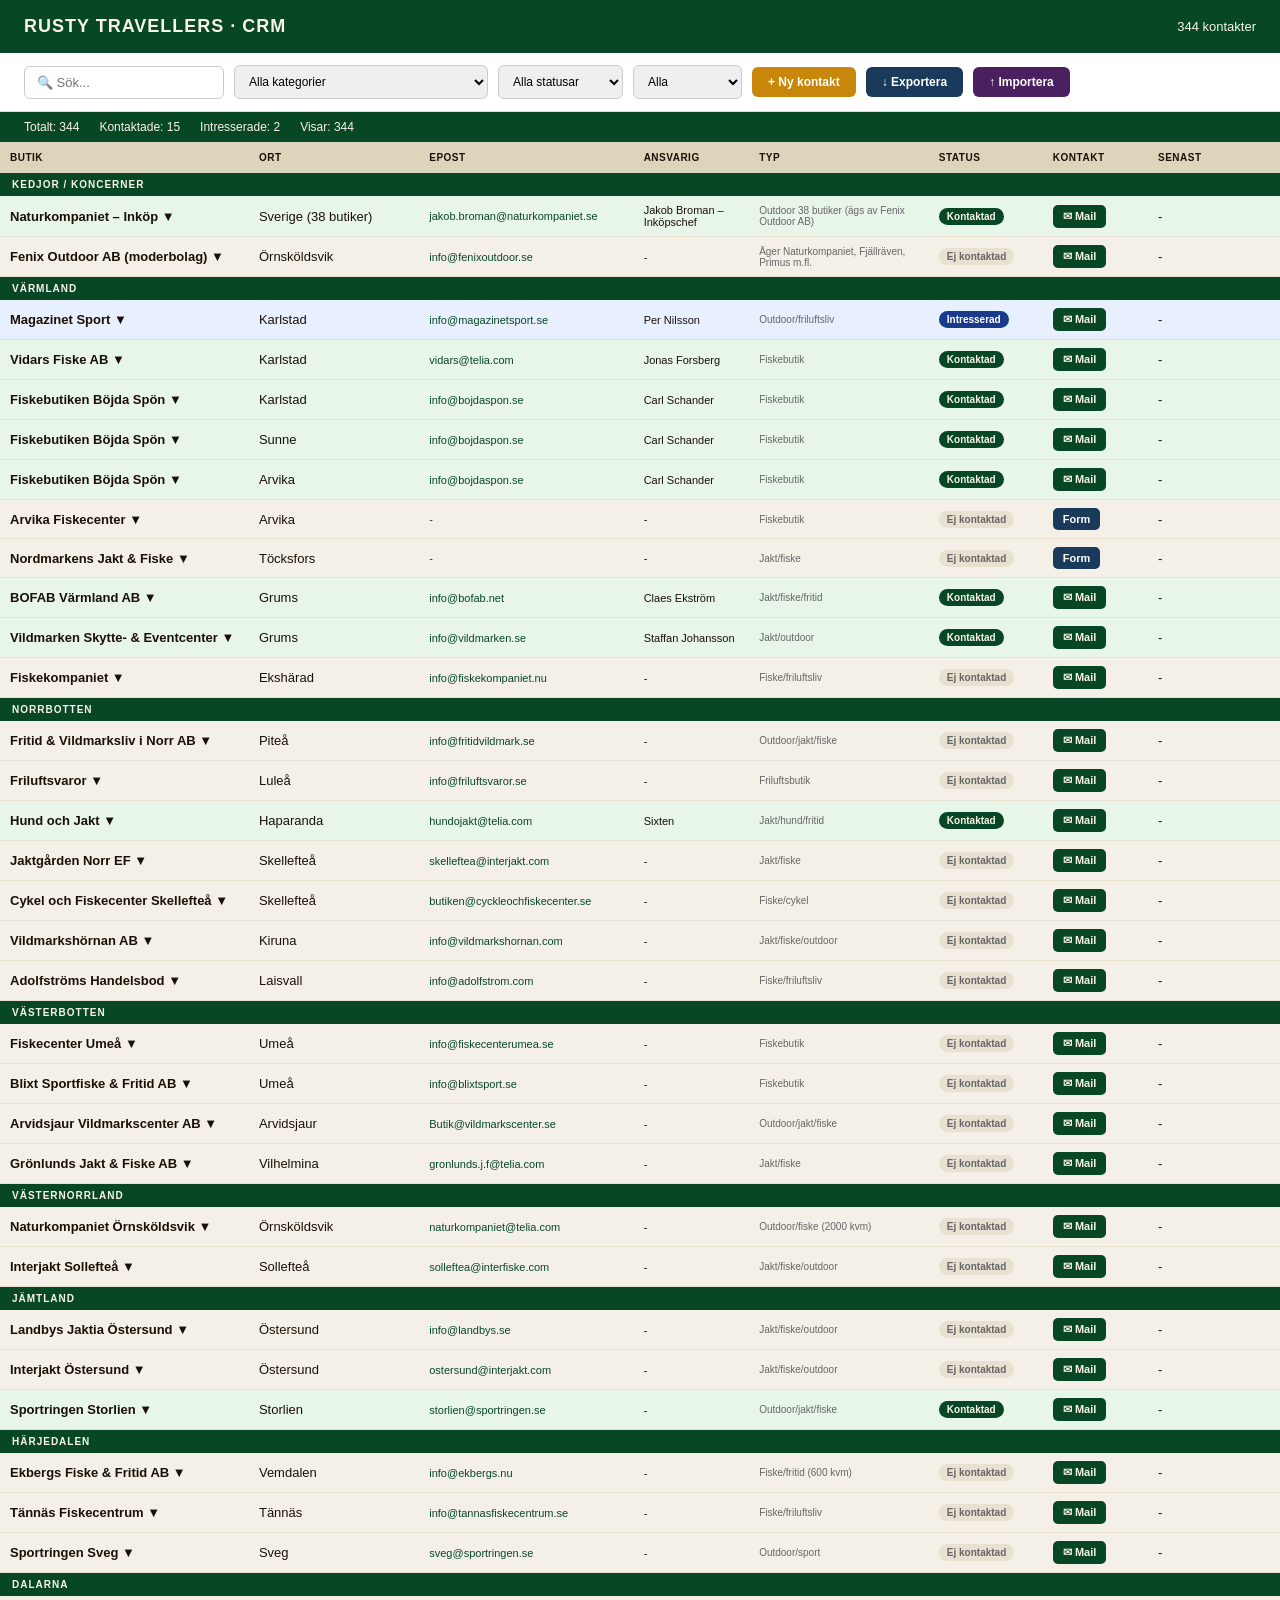
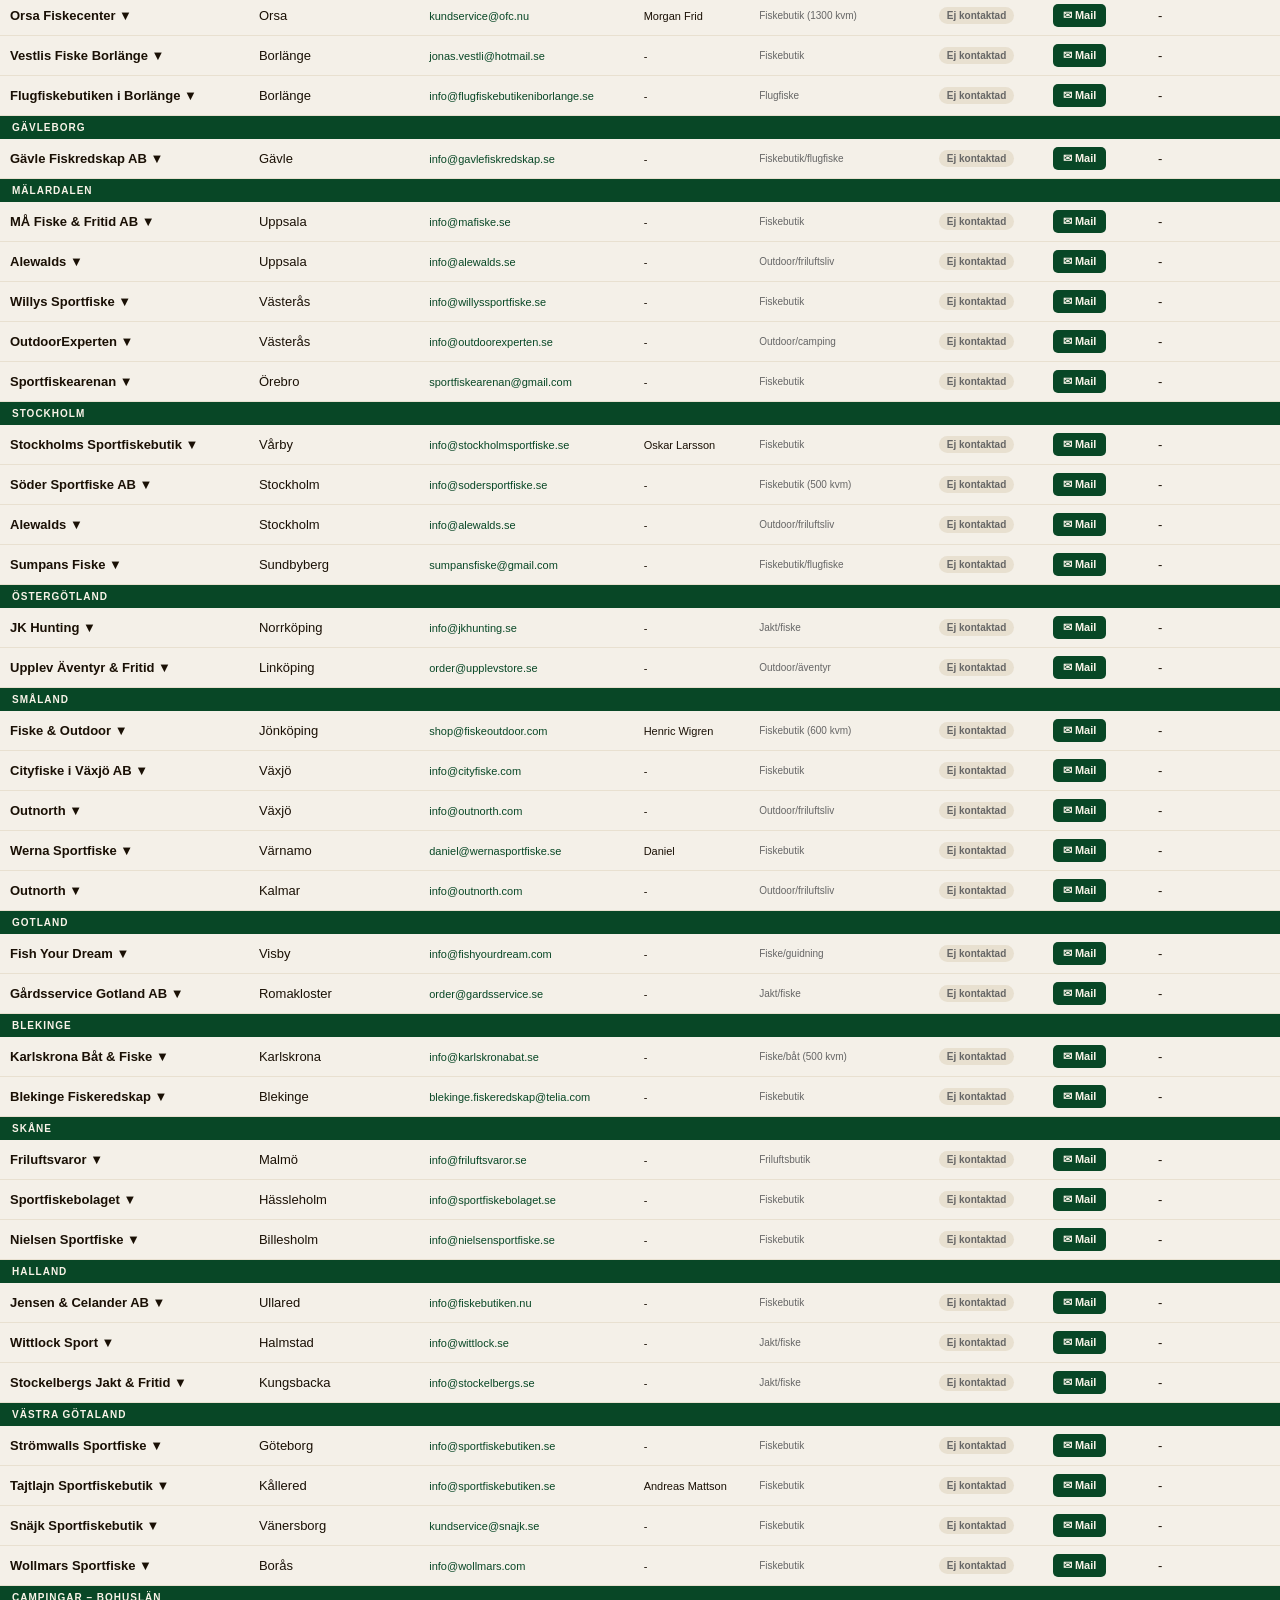
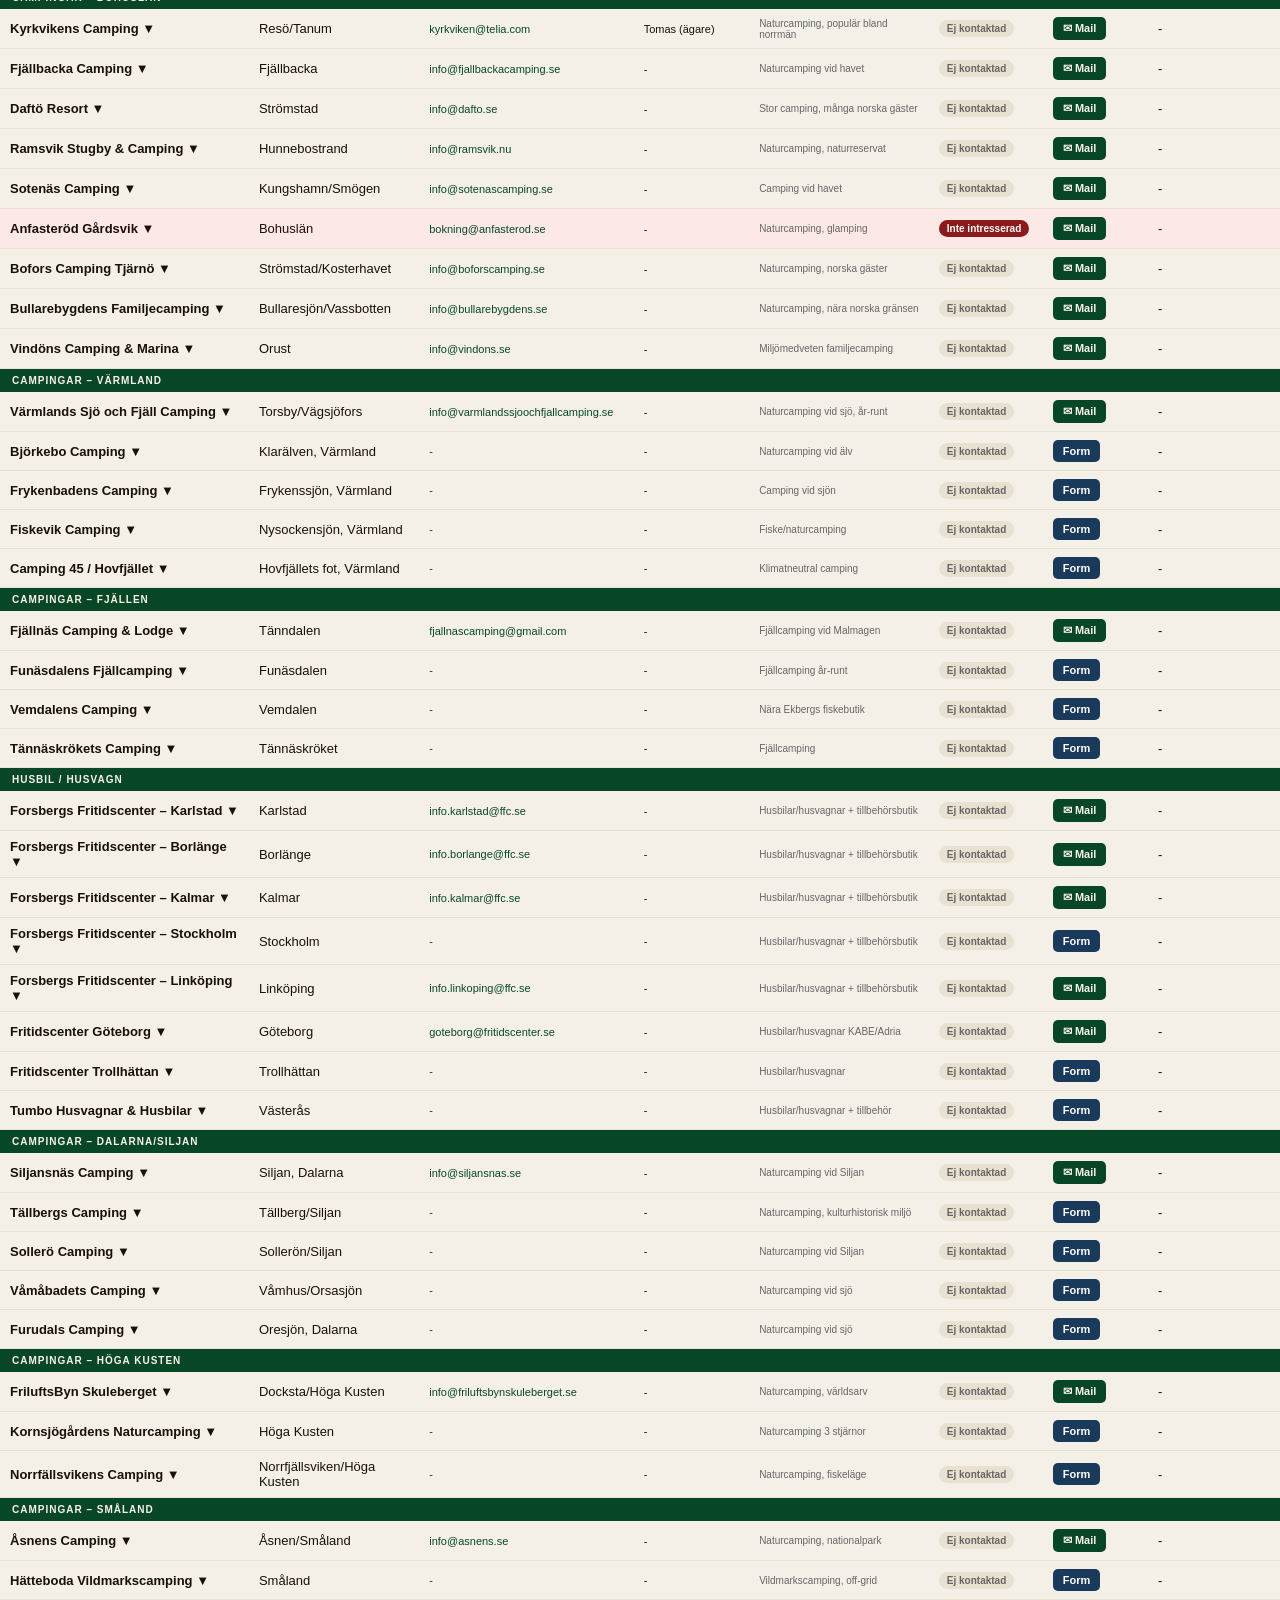
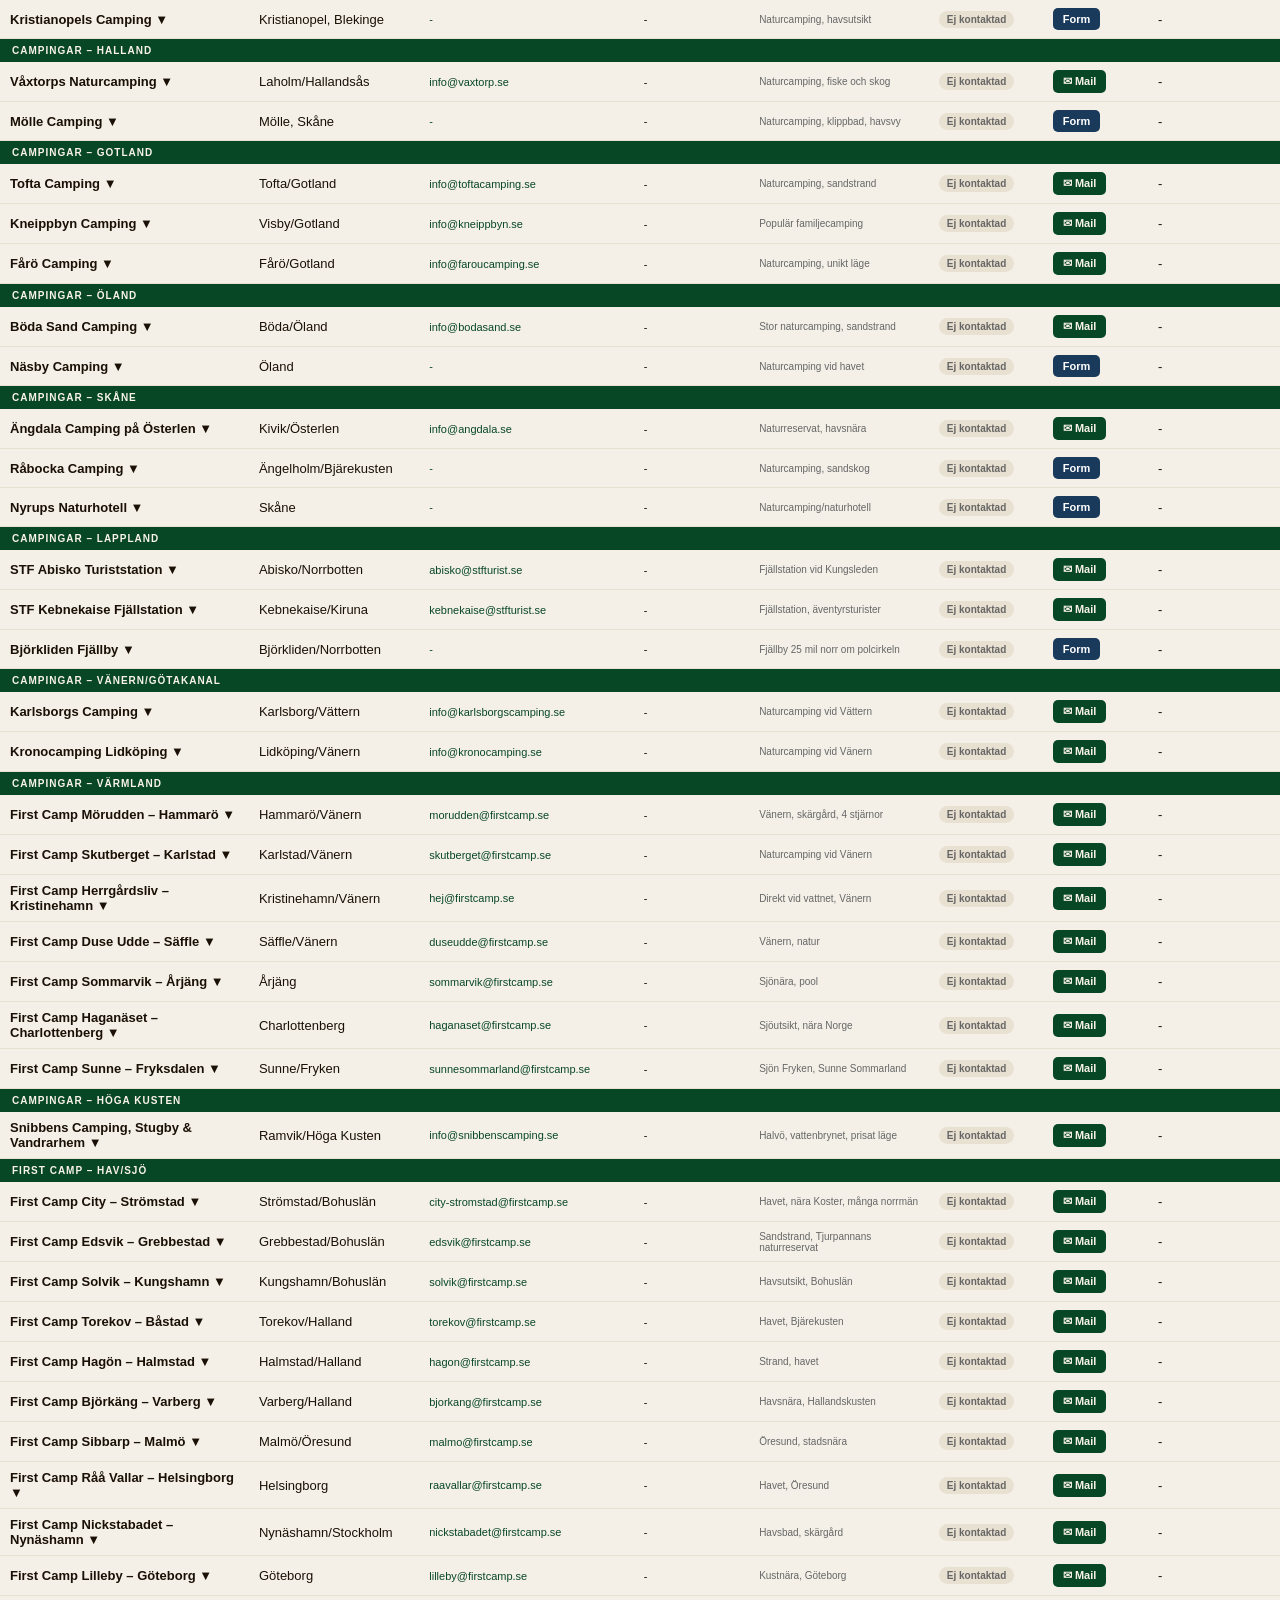
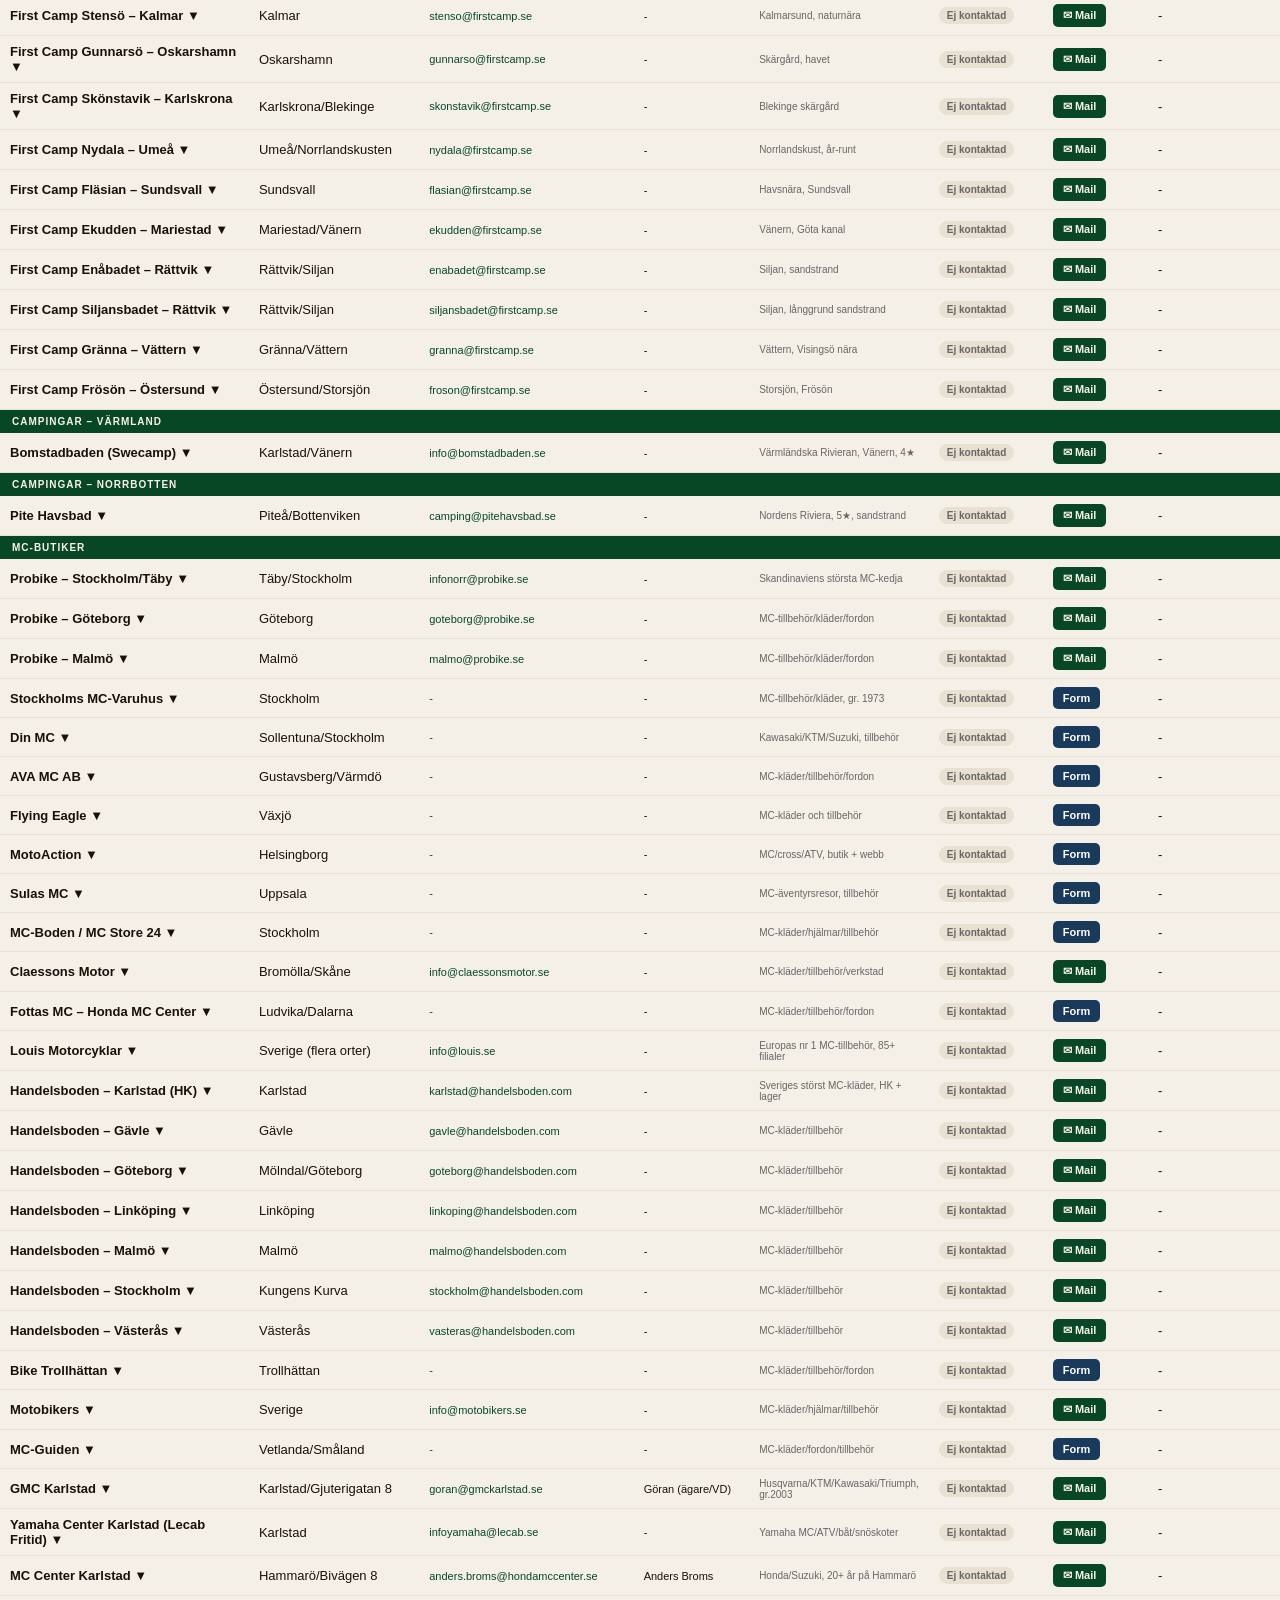
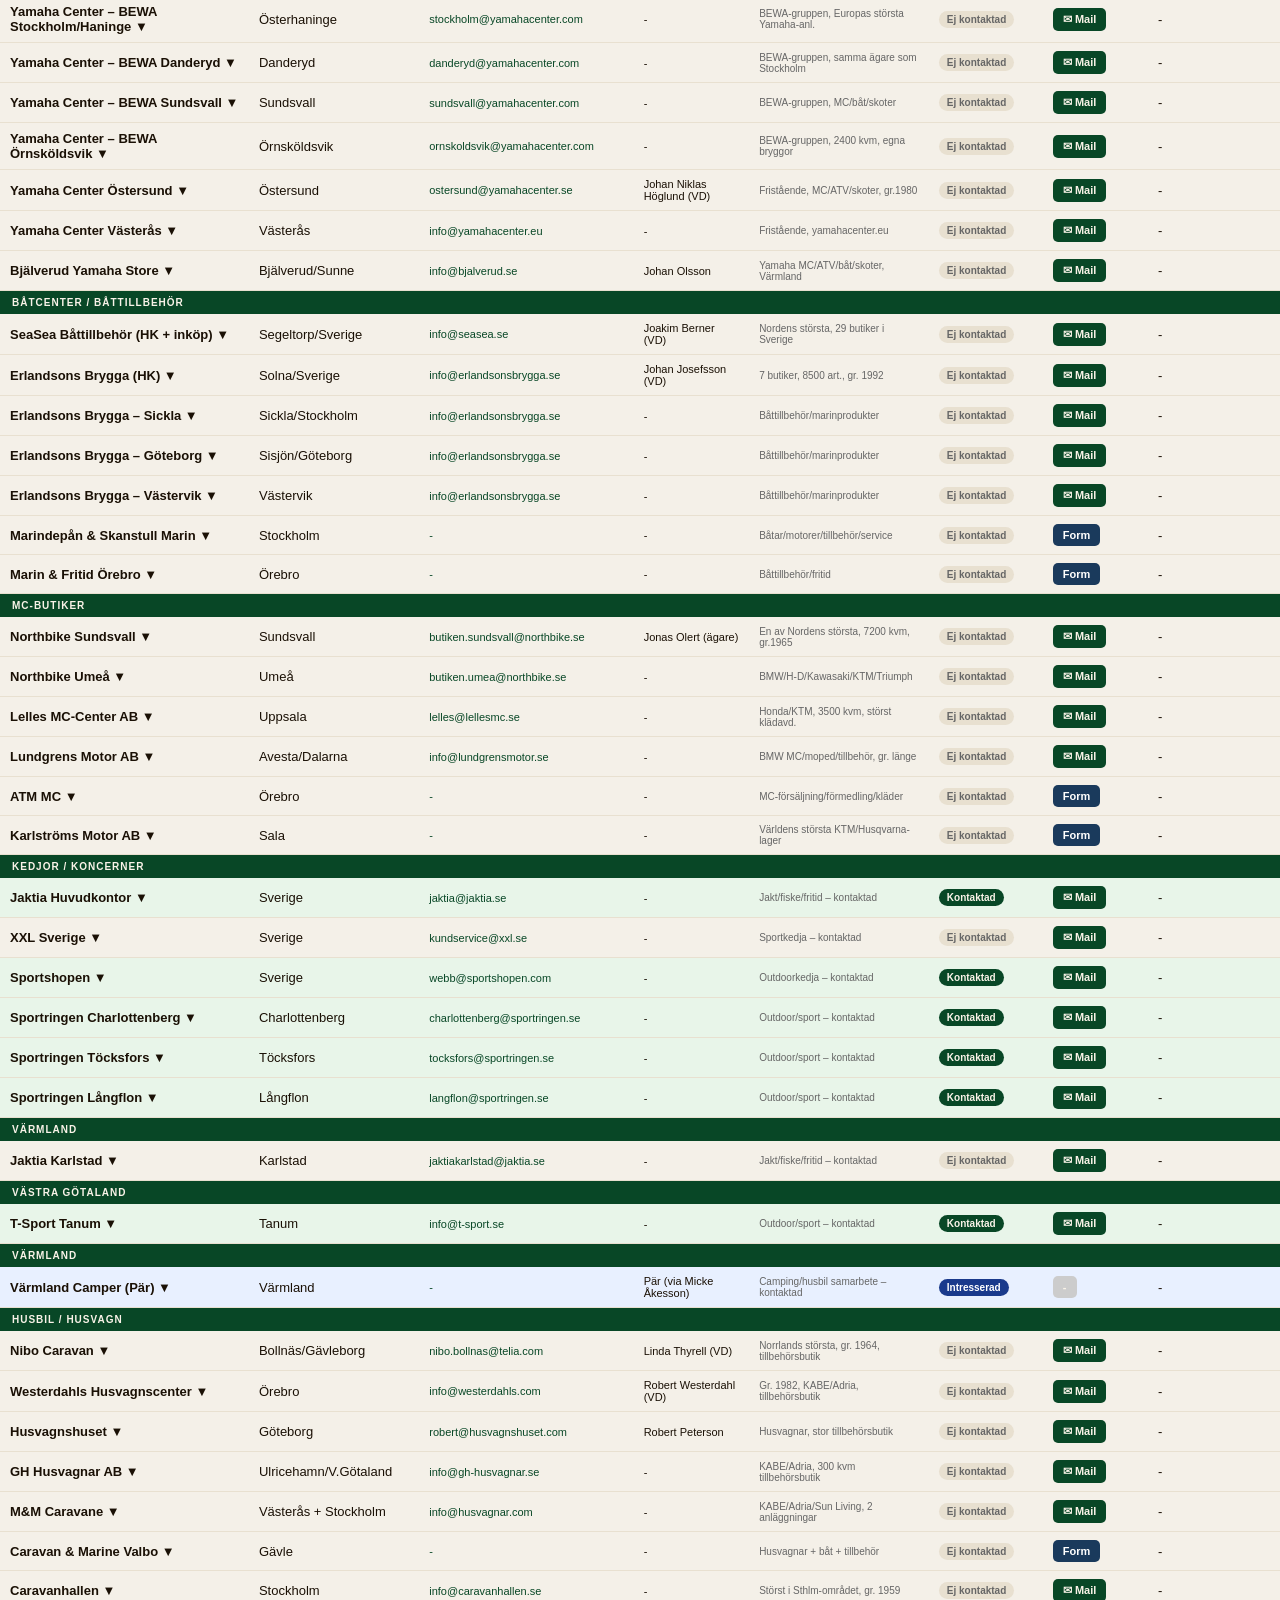
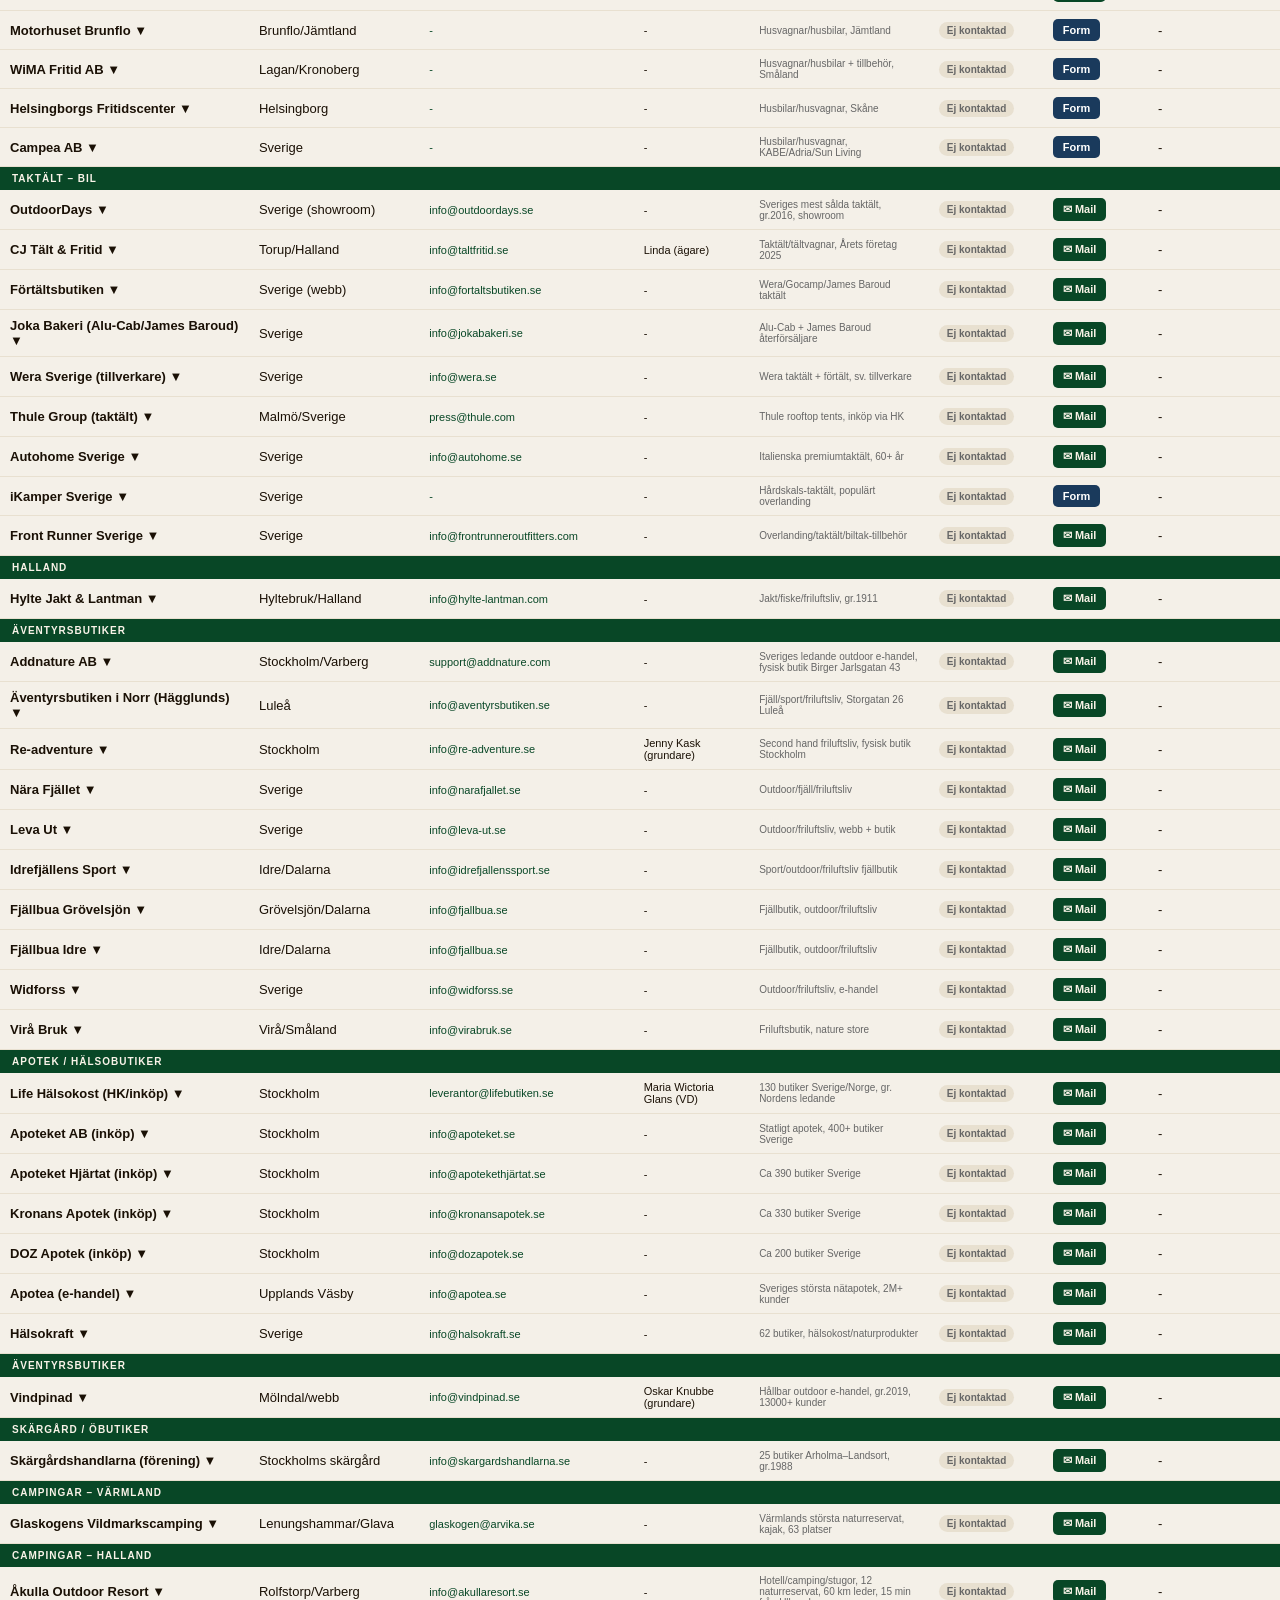
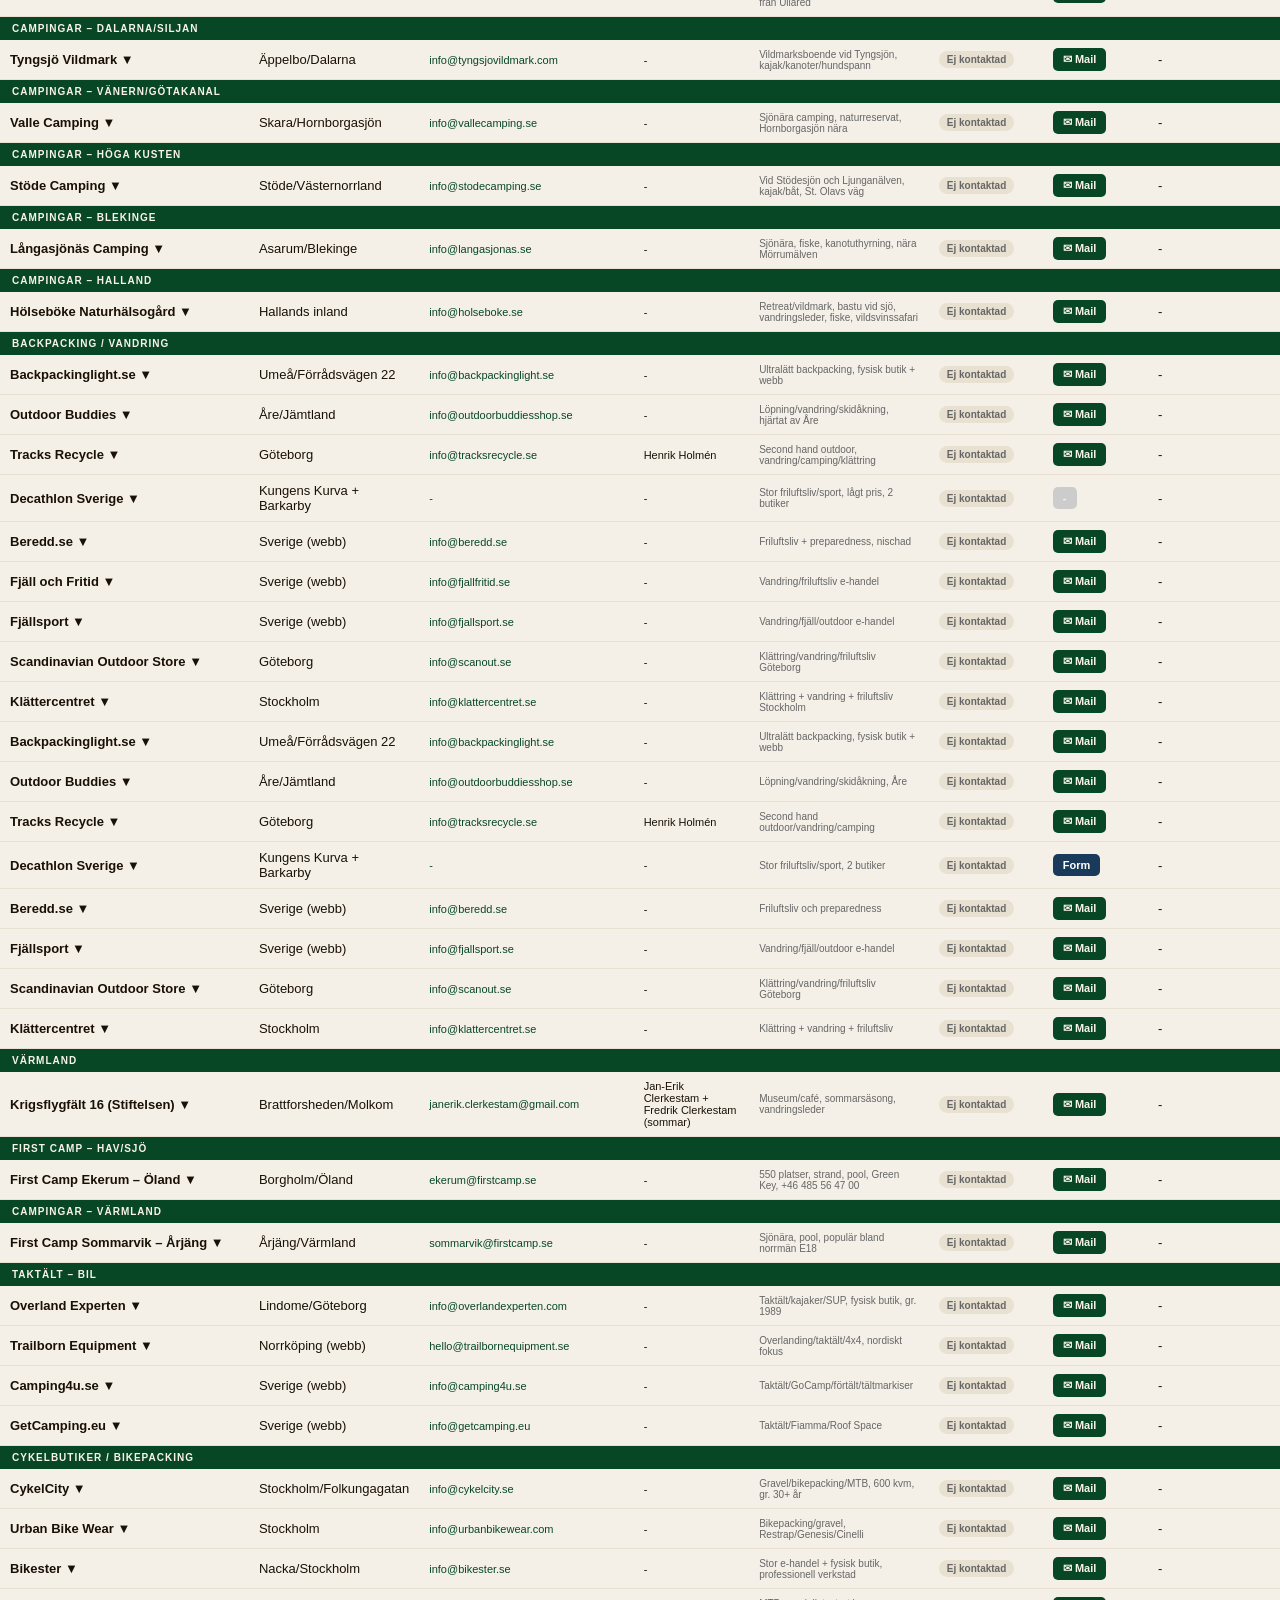
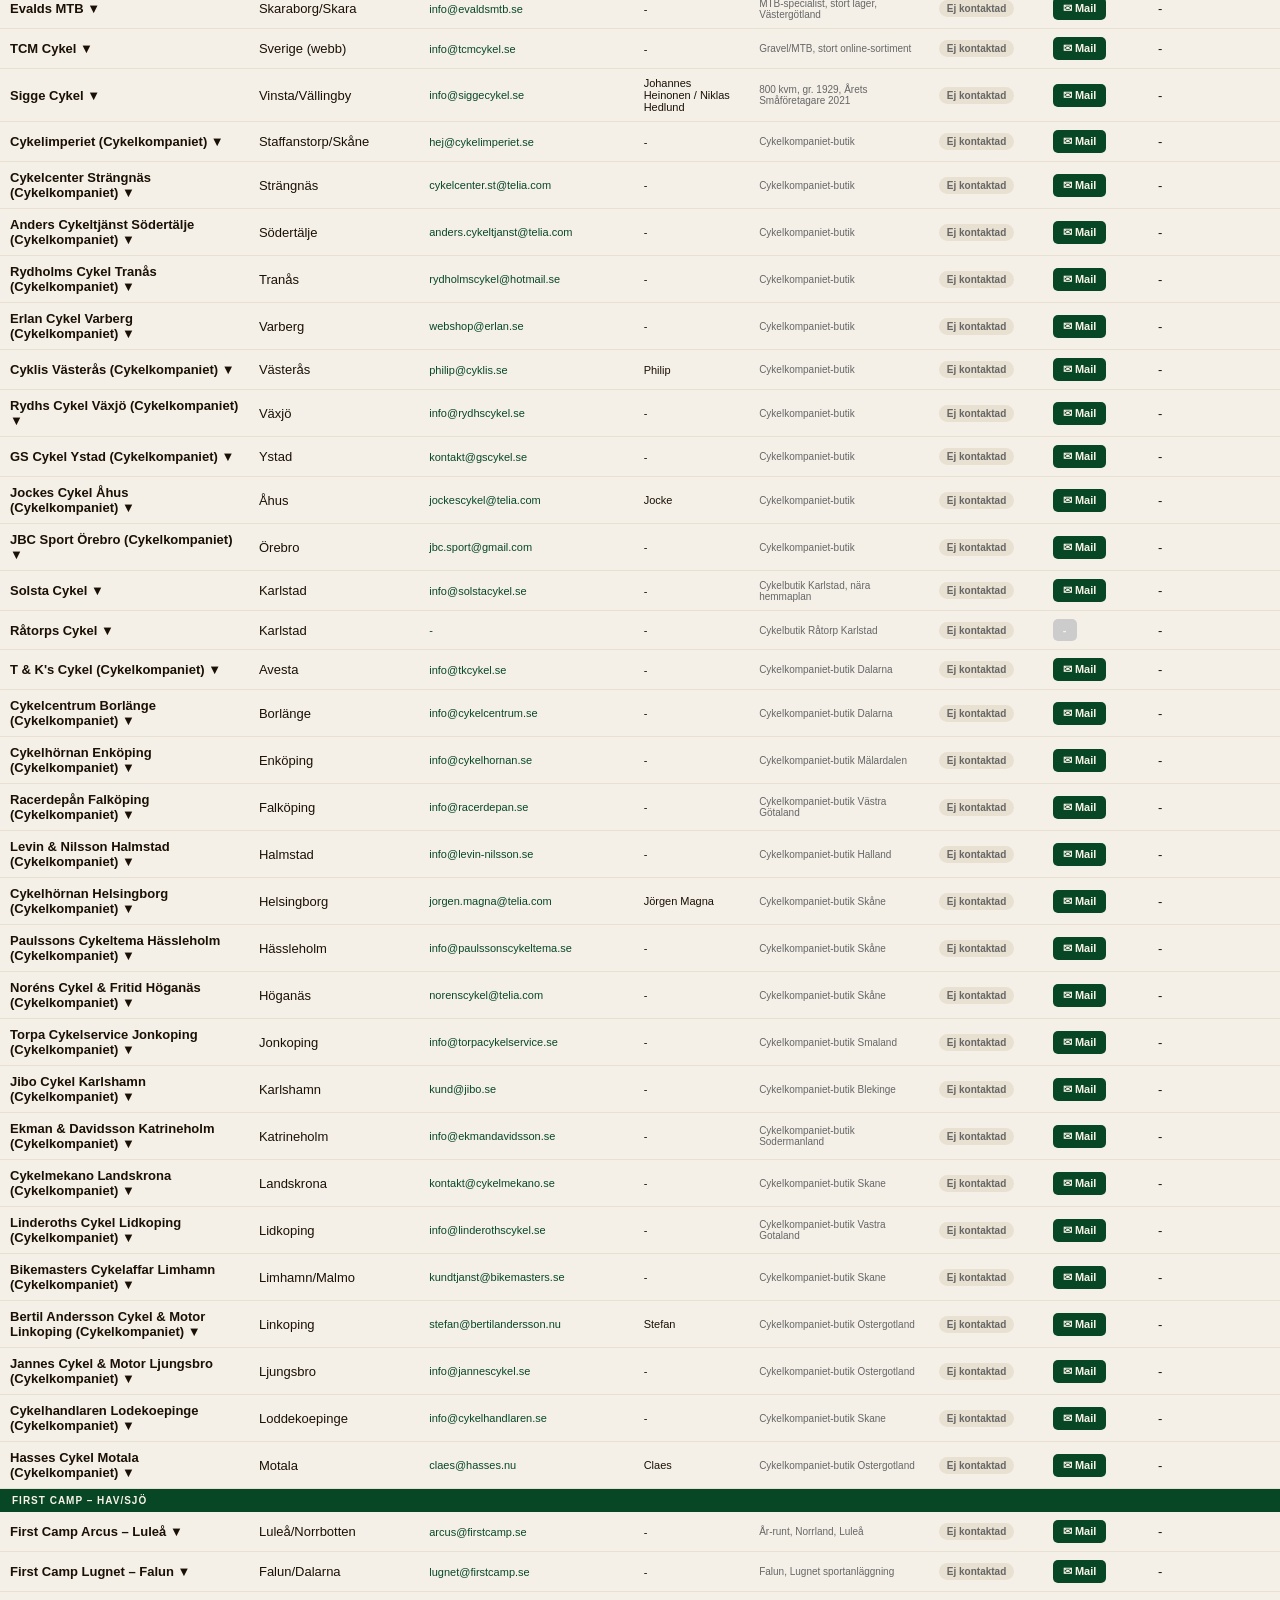
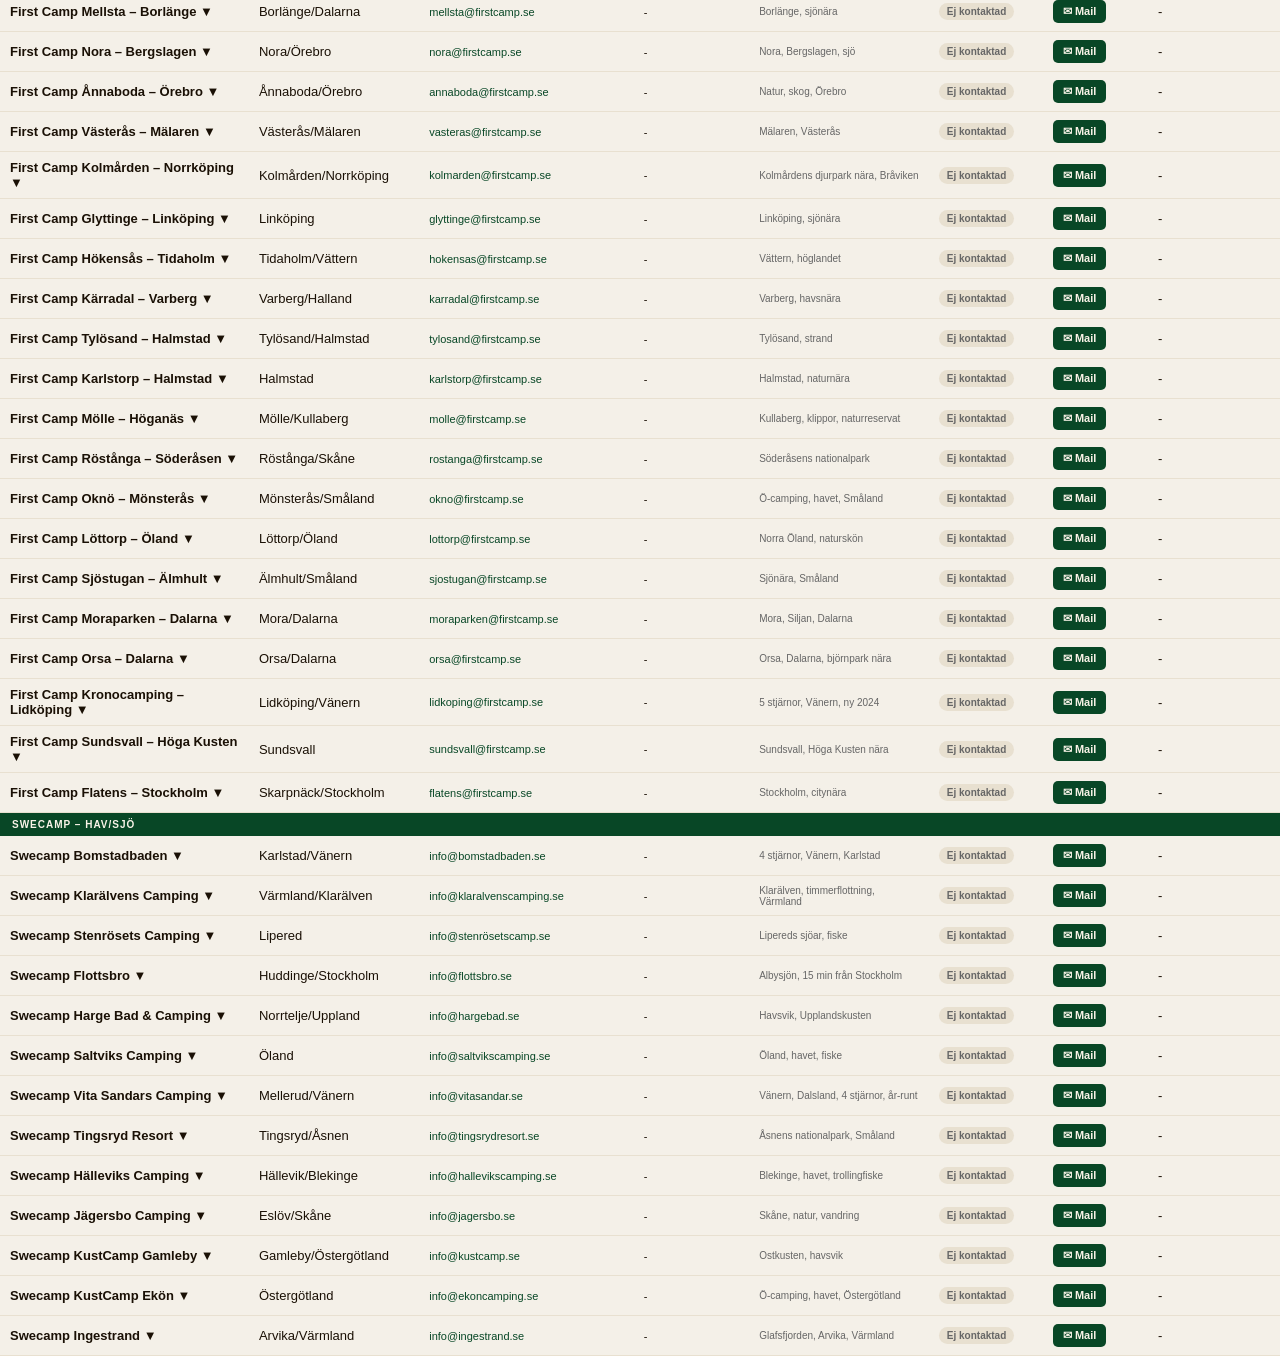
==== rusty-crm.html @ d3940a6f "Första Commit" ====
<!DOCTYPE html>
<html lang="sv">
<head>
<meta charset="UTF-8">
<meta name="viewport" content="width=device-width,initial-scale=1.0">
<title>Rusty Travellers CRM</title>
<style>
*{box-sizing:border-box;margin:0;padding:0}
body{font-family:-apple-system,BlinkMacSystemFont,sans-serif;background:#f4f0e8;color:#1a1005;font-size:13px}
header{background:#084726;color:#F9F3E8;padding:16px 24px;display:flex;align-items:center;justify-content:space-between;flex-wrap:wrap;gap:8px}
header h1{font-size:18px;font-weight:700;letter-spacing:1px}
.toolbar{background:#fff;padding:12px 24px;display:flex;gap:10px;align-items:center;border-bottom:1px solid #ddd;flex-wrap:wrap}
.toolbar input{padding:8px 12px;border:1px solid #ccc;border-radius:6px;font-size:13px;width:200px}
.toolbar select{padding:8px 10px;border:1px solid #ccc;border-radius:6px;font-size:12px}
.btn-new{padding:8px 16px;background:#c8860a;color:#fff;border:none;border-radius:6px;cursor:pointer;font-size:12px;font-weight:700}
.btn-exp{padding:8px 16px;background:#1a3a5c;color:#fff;border:none;border-radius:6px;cursor:pointer;font-size:12px;font-weight:700}
.btn-imp{padding:8px 16px;background:#4a2060;color:#fff;border:none;border-radius:6px;cursor:pointer;font-size:12px;font-weight:700}
.stats{background:#084726;color:#F9F3E8;padding:8px 24px;font-size:12px;display:flex;gap:20px;flex-wrap:wrap}
table{width:100%;border-collapse:collapse}
thead th{padding:10px;text-align:left;font-size:10px;font-weight:700;text-transform:uppercase;letter-spacing:0.5px;position:sticky;top:0;background:#ddd4bc;white-space:nowrap;z-index:10}
tbody tr.mr{border-bottom:1px solid #e8e0d0;cursor:pointer}
tbody tr.mr:hover{background:#ede8dd}
tbody tr.mr.sk{background:#e8f5e9}tbody tr.mr.si{background:#e8f0ff}tbody tr.mr.sn{background:#fde8e8}
tbody tr.mr.ex{background:#fff8ec!important}
tbody tr.dr{display:none;background:#fff8ec;border-bottom:2px solid #ddd4bc}
tbody tr.dr.op{display:table-row}
td{padding:8px 10px;vertical-align:middle}
.ah td{background:#084726;color:#F9F3E8;font-weight:700;font-size:10px;text-transform:uppercase;letter-spacing:1px;padding:6px 12px}
.sb{display:inline-block;padding:3px 8px;border-radius:10px;font-size:10px;font-weight:700;white-space:nowrap}
.se{background:#e8e0d0;color:#666}.sk2{background:#084726;color:#F9F3E8}.si2{background:#1a3a8c;color:#fff}.sn2{background:#8B1a1a;color:#fff}
.bm{padding:5px 10px;background:#084726;color:#F9F3E8;border:none;border-radius:5px;cursor:pointer;font-size:11px;font-weight:600;white-space:nowrap}
.bm:hover{background:#0a5c32}.bm.nc{background:#ccc;cursor:not-allowed}
.bf{padding:5px 10px;background:#1a3a5c;color:#fff;border:none;border-radius:5px;cursor:pointer;font-size:11px;font-weight:600;white-space:nowrap;text-decoration:none;display:inline-block}
.dp{padding:16px 20px}.dg{display:grid;grid-template-columns:1fr 1fr 1fr;gap:12px;margin-bottom:12px}
.dp label{font-size:11px;font-weight:700;color:#666;display:block;margin-bottom:3px;text-transform:uppercase}
.dp input,.dp select,.dp textarea{width:100%;padding:7px 10px;border:1px solid #ccc;border-radius:6px;font-size:12px;font-family:inherit;background:#fff}
.dp textarea{height:65px;resize:vertical}.da{display:flex;gap:8px;margin-top:8px}
.bs{padding:8px 18px;background:#084726;color:#F9F3E8;border:none;border-radius:6px;cursor:pointer;font-size:12px;font-weight:700}
.bd{padding:8px 14px;background:#fff;color:#8B1a1a;border:1px solid #8B1a1a;border-radius:6px;cursor:pointer;font-size:12px;font-weight:700}
.con{overflow-x:auto}
.ov{display:none;position:fixed;top:0;left:0;right:0;bottom:0;background:rgba(0,0,0,.5);z-index:1000;align-items:center;justify-content:center}
.ov.ac{display:flex}.md{background:#fff;border-radius:12px;padding:28px;max-width:460px;width:90%;box-shadow:0 8px 32px rgba(0,0,0,.2)}
.md h3{font-size:16px;margin-bottom:8px;color:#084726}
.mall-info{font-size:11px;color:#084726;background:#e8f5e9;padding:4px 10px;border-radius:4px;margin-bottom:12px;display:inline-block}
.mg{display:grid;grid-template-columns:1fr 1fr;gap:12px;margin-bottom:16px}.mg .fl{grid-column:span 2}
.md label{font-size:11px;font-weight:700;color:#666;display:block;margin-bottom:3px;text-transform:uppercase}
.md input,.md select{width:100%;padding:8px 10px;border:1px solid #ccc;border-radius:6px;font-size:13px}
.mb{display:flex;gap:10px}.mb button{flex:1;padding:10px;border:none;border-radius:8px;cursor:pointer;font-size:13px;font-weight:600}
.by{background:#084726;color:#F9F3E8}.bn{background:#e8e0d0;color:#1a1005}.bc{background:#fff;color:#999;border:1px solid #ddd!important}
</style>
</head>
<body>
<header><h1>RUSTY TRAVELLERS · CRM</h1><span id="tc"></span></header>
<div class="toolbar">
  <input type="text" id="srch" placeholder="🔍 Sök..." oninput="ft()">
  <select id="fa" onchange="ft()"><option value="">Alla kategorier</option></select>
  <select id="fs" onchange="ft()">
    <option value="">Alla statusar</option>
    <option value="ej">Ej kontaktad</option>
    <option value="kontaktad">Kontaktad</option>
    <option value="intresserad">Intresserad</option>
    <option value="inte">Inte intresserad</option>
  </select>
  <select id="fe" onchange="ft()">
    <option value="">Alla</option>
    <option value="har">Har mail</option>
    <option value="form">Har formulär</option>
  </select>
  <button class="btn-new" onclick="showNM()">+ Ny kontakt</button>
  <button class="btn-exp" onclick="doExp()">↓ Exportera</button>
  <button class="btn-imp" onclick="importData()">↑ Importera</button>
</div>
<div class="stats"><span id="s1"></span><span id="s2"></span><span id="s3"></span><span id="s4"></span></div>
<div class="con"><table>
  <thead><tr>
    <th style="width:22%">Butik</th><th style="width:10%">Ort</th>
    <th style="width:17%">Epost</th><th style="width:10%">Ansvarig</th>
    <th style="width:11%">Typ</th><th style="width:9%">Status</th>
    <th style="width:9%">Kontakt</th><th style="width:12%">Senast</th>
  </tr></thead>
  <tbody id="tb"><tr><td colspan="8" style="padding:20px;text-align:center;color:#666">Laddar...</td></tr></tbody>
</table></div>
<div class="ov" id="mm"><div class="md">
  <h3>Skicka mail</h3>
  <span class="mall-info" id="mall-typ"></span>
  <p style="font-size:13px;color:#555;margin-bottom:16px">Till: <strong id="mr"></strong><br><br>Förifyllt mail?</p>
  <div class="mb">
    <button class="by" onclick="doMail(true)">Ja</button>
    <button class="bn" onclick="doMail(false)">Nej, tomt</button>
    <button class="bc" onclick="cMM()">Avbryt</button>
  </div>
</div></div>
<div class="ov" id="nm"><div class="md" style="max-width:520px">
  <h3>Ny kontakt</h3>
  <div class="mg">
    <div class="fl"><label>Kategori</label><input id="na" placeholder="t.ex. VÄRMLAND"></div>
    <div class="fl"><label>Namn *</label><input id="nn"></div>
    <div><label>Ort</label><input id="no2"></div>
    <div><label>Epost</label><input id="ne"></div>
    <div><label>Ansvarig</label><input id="nc"></div>
    <div><label>Typ</label><input id="nt2"></div>
    <div class="fl"><label>Anteckning</label><input id="nno"></div>
  </div>
  <div class="mb">
    <button class="by" onclick="saveNC()">Spara</button>
    <button class="bc" onclick="cNM()">Avbryt</button>
  </div>
</div></div>
<script>
var SRC=[{"area": "KEDJOR / KONCERNER", "name": "Naturkompaniet \u2013 Ink\u00f6p", "ort": "Sverige (38 butiker)", "email": "jakob.broman@naturkompaniet.se", "contact": "Jakob Broman \u2013 Ink\u00f6pschef", "typ": "Outdoor 38 butiker (\u00e4gs av Fenix Outdoor AB)", "kontaktad": "JA", "note": ""}, {"area": "KEDJOR / KONCERNER", "name": "Fenix Outdoor AB (moderbolag)", "ort": "\u00d6rnsk\u00f6ldsvik", "email": "info@fenixoutdoor.se", "contact": "", "typ": "\u00c4ger Naturkompaniet, Fj\u00e4llr\u00e4ven, Primus m.fl.", "kontaktad": "", "note": ""}, {"area": "V\u00c4RMLAND", "name": "Magazinet Sport", "ort": "Karlstad", "email": "info@magazinetsport.se", "contact": "Per Nilsson", "typ": "Outdoor/friluftsliv", "kontaktad": "INTRESSERAD", "note": ""}, {"area": "V\u00c4RMLAND", "name": "Vidars Fiske AB", "ort": "Karlstad", "email": "vidars@telia.com", "contact": "Jonas Forsberg", "typ": "Fiskebutik", "kontaktad": "JA", "note": ""}, {"area": "V\u00c4RMLAND", "name": "Fiskebutiken B\u00f6jda Sp\u00f6n", "ort": "Karlstad", "email": "info@bojdaspon.se", "contact": "Carl Schander", "typ": "Fiskebutik", "kontaktad": "JA", "note": ""}, {"area": "V\u00c4RMLAND", "name": "Fiskebutiken B\u00f6jda Sp\u00f6n", "ort": "Sunne", "email": "info@bojdaspon.se", "contact": "Carl Schander", "typ": "Fiskebutik", "kontaktad": "JA", "note": ""}, {"area": "V\u00c4RMLAND", "name": "Fiskebutiken B\u00f6jda Sp\u00f6n", "ort": "Arvika", "email": "info@bojdaspon.se", "contact": "Carl Schander", "typ": "Fiskebutik", "kontaktad": "JA", "note": ""}, {"area": "V\u00c4RMLAND", "name": "Arvika Fiskecenter", "ort": "Arvika", "email": "", "contact": "", "typ": "Fiskebutik", "kontaktad": "", "note": "Kontaktformul\u00e4r: https://www.hitta.se/arvika+fiskecenter/arvika"}, {"area": "V\u00c4RMLAND", "name": "Nordmarkens Jakt & Fiske", "ort": "T\u00f6cksfors", "email": "", "contact": "", "typ": "Jakt/fiske", "kontaktad": "", "note": "Kontaktformul\u00e4r: https://interjakt.com/kontaktuppgifter/"}, {"area": "V\u00c4RMLAND", "name": "BOFAB V\u00e4rmland AB", "ort": "Grums", "email": "info@bofab.net", "contact": "Claes Ekstr\u00f6m", "typ": "Jakt/fiske/fritid", "kontaktad": "JA", "note": ""}, {"area": "V\u00c4RMLAND", "name": "Vildmarken Skytte- & Eventcenter", "ort": "Grums", "email": "info@vildmarken.se", "contact": "Staffan Johansson", "typ": "Jakt/outdoor", "kontaktad": "JA", "note": ""}, {"area": "V\u00c4RMLAND", "name": "Fiskekompaniet", "ort": "Eksh\u00e4rad", "email": "info@fiskekompaniet.nu", "contact": "", "typ": "Fiske/friluftsliv", "kontaktad": "", "note": ""}, {"area": "NORRBOTTEN", "name": "Fritid & Vildmarksliv i Norr AB", "ort": "Pite\u00e5", "email": "info@fritidvildmark.se", "contact": "", "typ": "Outdoor/jakt/fiske", "kontaktad": "", "note": ""}, {"area": "NORRBOTTEN", "name": "Friluftsvaror", "ort": "Lule\u00e5", "email": "info@friluftsvaror.se", "contact": "", "typ": "Friluftsbutik", "kontaktad": "", "note": ""}, {"area": "NORRBOTTEN", "name": "Hund och Jakt", "ort": "Haparanda", "email": "hundojakt@telia.com", "contact": "Sixten", "typ": "Jakt/hund/fritid", "kontaktad": "JA", "note": ""}, {"area": "NORRBOTTEN", "name": "Jaktg\u00e5rden Norr EF", "ort": "Skellefte\u00e5", "email": "skelleftea@interjakt.com", "contact": "", "typ": "Jakt/fiske", "kontaktad": "", "note": ""}, {"area": "NORRBOTTEN", "name": "Cykel och Fiskecenter Skellefte\u00e5", "ort": "Skellefte\u00e5", "email": "butiken@cyckleochfiskecenter.se", "contact": "", "typ": "Fiske/cykel", "kontaktad": "", "note": ""}, {"area": "NORRBOTTEN", "name": "Vildmarksh\u00f6rnan AB", "ort": "Kiruna", "email": "info@vildmarkshornan.com", "contact": "", "typ": "Jakt/fiske/outdoor", "kontaktad": "", "note": ""}, {"area": "NORRBOTTEN", "name": "Adolfstr\u00f6ms Handelsbod", "ort": "Laisvall", "email": "info@adolfstrom.com", "contact": "", "typ": "Fiske/friluftsliv", "kontaktad": "", "note": ""}, {"area": "V\u00c4STERBOTTEN", "name": "Fiskecenter Ume\u00e5", "ort": "Ume\u00e5", "email": "info@fiskecenterumea.se", "contact": "", "typ": "Fiskebutik", "kontaktad": "", "note": ""}, {"area": "V\u00c4STERBOTTEN", "name": "Blixt Sportfiske & Fritid AB", "ort": "Ume\u00e5", "email": "info@blixtsport.se", "contact": "", "typ": "Fiskebutik", "kontaktad": "", "note": ""}, {"area": "V\u00c4STERBOTTEN", "name": "Arvidsjaur Vildmarkscenter AB", "ort": "Arvidsjaur", "email": "Butik@vildmarkscenter.se", "contact": "", "typ": "Outdoor/jakt/fiske", "kontaktad": "", "note": ""}, {"area": "V\u00c4STERBOTTEN", "name": "Gr\u00f6nlunds Jakt & Fiske AB", "ort": "Vilhelmina", "email": "gronlunds.j.f@telia.com", "contact": "", "typ": "Jakt/fiske", "kontaktad": "", "note": ""}, {"area": "V\u00c4STERNORRLAND", "name": "Naturkompaniet \u00d6rnsk\u00f6ldsvik", "ort": "\u00d6rnsk\u00f6ldsvik", "email": "naturkompaniet@telia.com", "contact": "", "typ": "Outdoor/fiske (2000 kvm)", "kontaktad": "", "note": ""}, {"area": "V\u00c4STERNORRLAND", "name": "Interjakt Sollefte\u00e5", "ort": "Sollefte\u00e5", "email": "solleftea@interfiske.com", "contact": "", "typ": "Jakt/fiske/outdoor", "kontaktad": "", "note": ""}, {"area": "J\u00c4MTLAND", "name": "Landbys Jaktia \u00d6stersund", "ort": "\u00d6stersund", "email": "info@landbys.se", "contact": "", "typ": "Jakt/fiske/outdoor", "kontaktad": "", "note": ""}, {"area": "J\u00c4MTLAND", "name": "Interjakt \u00d6stersund", "ort": "\u00d6stersund", "email": "ostersund@interjakt.com", "contact": "", "typ": "Jakt/fiske/outdoor", "kontaktad": "", "note": ""}, {"area": "J\u00c4MTLAND", "name": "Sportringen Storlien", "ort": "Storlien", "email": "storlien@sportringen.se", "contact": "", "typ": "Outdoor/jakt/fiske", "kontaktad": "JA", "note": ""}, {"area": "H\u00c4RJEDALEN", "name": "Ekbergs Fiske & Fritid AB", "ort": "Vemdalen", "email": "info@ekbergs.nu", "contact": "", "typ": "Fiske/fritid (600 kvm)", "kontaktad": "", "note": ""}, {"area": "H\u00c4RJEDALEN", "name": "T\u00e4nn\u00e4s Fiskecentrum", "ort": "T\u00e4nn\u00e4s", "email": "info@tannasfiskecentrum.se", "contact": "", "typ": "Fiske/friluftsliv", "kontaktad": "", "note": ""}, {"area": "H\u00c4RJEDALEN", "name": "Sportringen Sveg", "ort": "Sveg", "email": "sveg@sportringen.se", "contact": "", "typ": "Outdoor/sport", "kontaktad": "", "note": ""}, {"area": "DALARNA", "name": "Orsa Fiskecenter", "ort": "Orsa", "email": "kundservice@ofc.nu", "contact": "Morgan Frid", "typ": "Fiskebutik (1300 kvm)", "kontaktad": "", "note": ""}, {"area": "DALARNA", "name": "Vestlis Fiske Borl\u00e4nge", "ort": "Borl\u00e4nge", "email": "jonas.vestli@hotmail.se", "contact": "", "typ": "Fiskebutik", "kontaktad": "", "note": ""}, {"area": "DALARNA", "name": "Flugfiskebutiken i Borl\u00e4nge", "ort": "Borl\u00e4nge", "email": "info@flugfiskebutikeniborlange.se", "contact": "", "typ": "Flugfiske", "kontaktad": "", "note": ""}, {"area": "G\u00c4VLEBORG", "name": "G\u00e4vle Fiskredskap AB", "ort": "G\u00e4vle", "email": "info@gavlefiskredskap.se", "contact": "", "typ": "Fiskebutik/flugfiske", "kontaktad": "", "note": ""}, {"area": "M\u00c4LARDALEN", "name": "M\u00c5 Fiske & Fritid AB", "ort": "Uppsala", "email": "info@mafiske.se", "contact": "", "typ": "Fiskebutik", "kontaktad": "", "note": ""}, {"area": "M\u00c4LARDALEN", "name": "Alewalds", "ort": "Uppsala", "email": "info@alewalds.se", "contact": "", "typ": "Outdoor/friluftsliv", "kontaktad": "", "note": ""}, {"area": "M\u00c4LARDALEN", "name": "Willys Sportfiske", "ort": "V\u00e4ster\u00e5s", "email": "info@willyssportfiske.se", "contact": "", "typ": "Fiskebutik", "kontaktad": "", "note": ""}, {"area": "M\u00c4LARDALEN", "name": "OutdoorExperten", "ort": "V\u00e4ster\u00e5s", "email": "info@outdoorexperten.se", "contact": "", "typ": "Outdoor/camping", "kontaktad": "", "note": ""}, {"area": "M\u00c4LARDALEN", "name": "Sportfiskearenan", "ort": "\u00d6rebro", "email": "sportfiskearenan@gmail.com", "contact": "", "typ": "Fiskebutik", "kontaktad": "", "note": ""}, {"area": "STOCKHOLM", "name": "Stockholms Sportfiskebutik", "ort": "V\u00e5rby", "email": "info@stockholmsportfiske.se", "contact": "Oskar Larsson", "typ": "Fiskebutik", "kontaktad": "", "note": ""}, {"area": "STOCKHOLM", "name": "S\u00f6der Sportfiske AB", "ort": "Stockholm", "email": "info@sodersportfiske.se", "contact": "", "typ": "Fiskebutik (500 kvm)", "kontaktad": "", "note": ""}, {"area": "STOCKHOLM", "name": "Alewalds", "ort": "Stockholm", "email": "info@alewalds.se", "contact": "", "typ": "Outdoor/friluftsliv", "kontaktad": "", "note": ""}, {"area": "STOCKHOLM", "name": "Sumpans Fiske", "ort": "Sundbyberg", "email": "sumpansfiske@gmail.com", "contact": "", "typ": "Fiskebutik/flugfiske", "kontaktad": "", "note": ""}, {"area": "\u00d6STERG\u00d6TLAND", "name": "JK Hunting", "ort": "Norrk\u00f6ping", "email": "info@jkhunting.se", "contact": "", "typ": "Jakt/fiske", "kontaktad": "", "note": ""}, {"area": "\u00d6STERG\u00d6TLAND", "name": "Upplev \u00c4ventyr & Fritid", "ort": "Link\u00f6ping", "email": "order@upplevstore.se", "contact": "", "typ": "Outdoor/\u00e4ventyr", "kontaktad": "", "note": ""}, {"area": "SM\u00c5LAND", "name": "Fiske & Outdoor", "ort": "J\u00f6nk\u00f6ping", "email": "shop@fiskeoutdoor.com", "contact": "Henric Wigren", "typ": "Fiskebutik (600 kvm)", "kontaktad": "", "note": ""}, {"area": "SM\u00c5LAND", "name": "Cityfiske i V\u00e4xj\u00f6 AB", "ort": "V\u00e4xj\u00f6", "email": "info@cityfiske.com", "contact": "", "typ": "Fiskebutik", "kontaktad": "", "note": ""}, {"area": "SM\u00c5LAND", "name": "Outnorth", "ort": "V\u00e4xj\u00f6", "email": "info@outnorth.com", "contact": "", "typ": "Outdoor/friluftsliv", "kontaktad": "", "note": ""}, {"area": "SM\u00c5LAND", "name": "Werna Sportfiske", "ort": "V\u00e4rnamo", "email": "daniel@wernasportfiske.se", "contact": "Daniel", "typ": "Fiskebutik", "kontaktad": "", "note": ""}, {"area": "SM\u00c5LAND", "name": "Outnorth", "ort": "Kalmar", "email": "info@outnorth.com", "contact": "", "typ": "Outdoor/friluftsliv", "kontaktad": "", "note": ""}, {"area": "GOTLAND", "name": "Fish Your Dream", "ort": "Visby", "email": "info@fishyourdream.com", "contact": "", "typ": "Fiske/guidning", "kontaktad": "", "note": ""}, {"area": "GOTLAND", "name": "G\u00e5rdsservice Gotland AB", "ort": "Romakloster", "email": "order@gardsservice.se", "contact": "", "typ": "Jakt/fiske", "kontaktad": "", "note": ""}, {"area": "BLEKINGE", "name": "Karlskrona B\u00e5t & Fiske", "ort": "Karlskrona", "email": "info@karlskronabat.se", "contact": "", "typ": "Fiske/b\u00e5t (500 kvm)", "kontaktad": "", "note": ""}, {"area": "BLEKINGE", "name": "Blekinge Fiskeredskap", "ort": "Blekinge", "email": "blekinge.fiskeredskap@telia.com", "contact": "", "typ": "Fiskebutik", "kontaktad": "", "note": ""}, {"area": "SK\u00c5NE", "name": "Friluftsvaror", "ort": "Malm\u00f6", "email": "info@friluftsvaror.se", "contact": "", "typ": "Friluftsbutik", "kontaktad": "", "note": ""}, {"area": "SK\u00c5NE", "name": "Sportfiskebolaget", "ort": "H\u00e4ssleholm", "email": "info@sportfiskebolaget.se", "contact": "", "typ": "Fiskebutik", "kontaktad": "", "note": ""}, {"area": "SK\u00c5NE", "name": "Nielsen Sportfiske", "ort": "Billesholm", "email": "info@nielsensportfiske.se", "contact": "", "typ": "Fiskebutik", "kontaktad": "", "note": ""}, {"area": "HALLAND", "name": "Jensen & Celander AB", "ort": "Ullared", "email": "info@fiskebutiken.nu", "contact": "", "typ": "Fiskebutik", "kontaktad": "", "note": ""}, {"area": "HALLAND", "name": "Wittlock Sport", "ort": "Halmstad", "email": "info@wittlock.se", "contact": "", "typ": "Jakt/fiske", "kontaktad": "", "note": ""}, {"area": "HALLAND", "name": "Stockelbergs Jakt & Fritid", "ort": "Kungsbacka", "email": "info@stockelbergs.se", "contact": "", "typ": "Jakt/fiske", "kontaktad": "", "note": ""}, {"area": "V\u00c4STRA G\u00d6TALAND", "name": "Str\u00f6mwalls Sportfiske", "ort": "G\u00f6teborg", "email": "info@sportfiskebutiken.se", "contact": "", "typ": "Fiskebutik", "kontaktad": "", "note": ""}, {"area": "V\u00c4STRA G\u00d6TALAND", "name": "Tajtlajn Sportfiskebutik", "ort": "K\u00e5llered", "email": "info@sportfiskebutiken.se", "contact": "Andreas Mattson", "typ": "Fiskebutik", "kontaktad": "", "note": ""}, {"area": "V\u00c4STRA G\u00d6TALAND", "name": "Sn\u00e4jk Sportfiskebutik", "ort": "V\u00e4nersborg", "email": "kundservice@snajk.se", "contact": "", "typ": "Fiskebutik", "kontaktad": "", "note": ""}, {"area": "V\u00c4STRA G\u00d6TALAND", "name": "Wollmars Sportfiske", "ort": "Bor\u00e5s", "email": "info@wollmars.com", "contact": "", "typ": "Fiskebutik", "kontaktad": "", "note": ""}, {"area": "CAMPINGAR \u2013 BOHUSL\u00c4N", "name": "Kyrkvikens Camping", "ort": "Res\u00f6/Tanum", "email": "kyrkviken@telia.com", "contact": "Tomas (\u00e4gare)", "typ": "Naturcamping, popul\u00e4r bland norrm\u00e4n", "kontaktad": "", "note": ""}, {"area": "CAMPINGAR \u2013 BOHUSL\u00c4N", "name": "Fj\u00e4llbacka Camping", "ort": "Fj\u00e4llbacka", "email": "info@fjallbackacamping.se", "contact": "", "typ": "Naturcamping vid havet", "kontaktad": "", "note": ""}, {"area": "CAMPINGAR \u2013 BOHUSL\u00c4N", "name": "Daft\u00f6 Resort", "ort": "Str\u00f6mstad", "email": "info@dafto.se", "contact": "", "typ": "Stor camping, m\u00e5nga norska g\u00e4ster", "kontaktad": "", "note": ""}, {"area": "CAMPINGAR \u2013 BOHUSL\u00c4N", "name": "Ramsvik Stugby & Camping", "ort": "Hunnebostrand", "email": "info@ramsvik.nu", "contact": "", "typ": "Naturcamping, naturreservat", "kontaktad": "", "note": ""}, {"area": "CAMPINGAR \u2013 BOHUSL\u00c4N", "name": "Soten\u00e4s Camping", "ort": "Kungshamn/Sm\u00f6gen", "email": "info@sotenascamping.se", "contact": "", "typ": "Camping vid havet", "kontaktad": "", "note": ""}, {"area": "CAMPINGAR \u2013 BOHUSL\u00c4N", "name": "Anfaster\u00f6d G\u00e5rdsvik", "ort": "Bohusl\u00e4n", "email": "bokning@anfasterod.se", "contact": "", "typ": "Naturcamping, glamping", "kontaktad": "INTE", "note": "Svarade 5 juni 2026 \u2013 precis bytt till svenska/ekologiska produkter. Aterkom till hosten."}, {"area": "CAMPINGAR \u2013 BOHUSL\u00c4N", "name": "Bofors Camping Tj\u00e4rn\u00f6", "ort": "Str\u00f6mstad/Kosterhavet", "email": "info@boforscamping.se", "contact": "", "typ": "Naturcamping, norska g\u00e4ster", "kontaktad": "", "note": ""}, {"area": "CAMPINGAR \u2013 BOHUSL\u00c4N", "name": "Bullarebygdens Familjecamping", "ort": "Bullaresj\u00f6n/Vassbotten", "email": "info@bullarebygdens.se", "contact": "", "typ": "Naturcamping, n\u00e4ra norska gr\u00e4nsen", "kontaktad": "", "note": ""}, {"area": "CAMPINGAR \u2013 BOHUSL\u00c4N", "name": "Vind\u00f6ns Camping & Marina", "ort": "Orust", "email": "info@vindons.se", "contact": "", "typ": "Milj\u00f6medveten familjecamping", "kontaktad": "", "note": ""}, {"area": "CAMPINGAR \u2013 V\u00c4RMLAND", "name": "V\u00e4rmlands Sj\u00f6 och Fj\u00e4ll Camping", "ort": "Torsby/V\u00e4gsj\u00f6fors", "email": "info@varmlandssjoochfjallcamping.se", "contact": "", "typ": "Naturcamping vid sj\u00f6, \u00e5r-runt", "kontaktad": "", "note": ""}, {"area": "CAMPINGAR \u2013 V\u00c4RMLAND", "name": "Bj\u00f6rkebo Camping", "ort": "Klar\u00e4lven, V\u00e4rmland", "email": "", "contact": "", "typ": "Naturcamping vid \u00e4lv", "kontaktad": "", "note": "Kontaktformul\u00e4r: https://www.bjorkebocamping.se/kontakt/"}, {"area": "CAMPINGAR \u2013 V\u00c4RMLAND", "name": "Frykenbadens Camping", "ort": "Frykenssj\u00f6n, V\u00e4rmland", "email": "", "contact": "", "typ": "Camping vid sj\u00f6n", "kontaktad": "", "note": "Kontaktformul\u00e4r: https://www.frykenbaden.se/kontakt"}, {"area": "CAMPINGAR \u2013 V\u00c4RMLAND", "name": "Fiskevik Camping", "ort": "Nysockensj\u00f6n, V\u00e4rmland", "email": "", "contact": "", "typ": "Fiske/naturcamping", "kontaktad": "", "note": "Kontaktformul\u00e4r: https://www.fiskevikscamping.se/kontakt/"}, {"area": "CAMPINGAR \u2013 V\u00c4RMLAND", "name": "Camping 45 / Hovfj\u00e4llet", "ort": "Hovfj\u00e4llets fot, V\u00e4rmland", "email": "", "contact": "", "typ": "Klimatneutral camping", "kontaktad": "", "note": "Kontaktformul\u00e4r: https://www.hovfjallet.se/kontakta-oss/"}, {"area": "CAMPINGAR \u2013 FJ\u00c4LLEN", "name": "Fj\u00e4lln\u00e4s Camping & Lodge", "ort": "T\u00e4nndalen", "email": "fjallnascamping@gmail.com", "contact": "", "typ": "Fj\u00e4llcamping vid Malmagen", "kontaktad": "", "note": ""}, {"area": "CAMPINGAR \u2013 FJ\u00c4LLEN", "name": "Fun\u00e4sdalens Fj\u00e4llcamping", "ort": "Fun\u00e4sdalen", "email": "", "contact": "", "typ": "Fj\u00e4llcamping \u00e5r-runt", "kontaktad": "", "note": "Kontaktformul\u00e4r: https://www.funasdalencamping.se/kontakt"}, {"area": "CAMPINGAR \u2013 FJ\u00c4LLEN", "name": "Vemdalens Camping", "ort": "Vemdalen", "email": "", "contact": "", "typ": "N\u00e4ra Ekbergs fiskebutik", "kontaktad": "", "note": "Kontaktformul\u00e4r: https://www.vemdalen.se/boende/camping/"}, {"area": "CAMPINGAR \u2013 FJ\u00c4LLEN", "name": "T\u00e4nn\u00e4skr\u00f6kets Camping", "ort": "T\u00e4nn\u00e4skr\u00f6ket", "email": "", "contact": "", "typ": "Fj\u00e4llcamping", "kontaktad": "", "note": "Kontaktformul\u00e4r: https://www.tannas.se/camping/"}, {"area": "HUSBIL / HUSVAGN", "name": "Forsbergs Fritidscenter \u2013 Karlstad", "ort": "Karlstad", "email": "info.karlstad@ffc.se", "contact": "", "typ": "Husbilar/husvagnar + tillbeh\u00f6rsbutik", "kontaktad": "", "note": ""}, {"area": "HUSBIL / HUSVAGN", "name": "Forsbergs Fritidscenter \u2013 Borl\u00e4nge", "ort": "Borl\u00e4nge", "email": "info.borlange@ffc.se", "contact": "", "typ": "Husbilar/husvagnar + tillbeh\u00f6rsbutik", "kontaktad": "", "note": ""}, {"area": "HUSBIL / HUSVAGN", "name": "Forsbergs Fritidscenter \u2013 Kalmar", "ort": "Kalmar", "email": "info.kalmar@ffc.se", "contact": "", "typ": "Husbilar/husvagnar + tillbeh\u00f6rsbutik", "kontaktad": "", "note": ""}, {"area": "HUSBIL / HUSVAGN", "name": "Forsbergs Fritidscenter \u2013 Stockholm", "ort": "Stockholm", "email": "", "contact": "", "typ": "Husbilar/husvagnar + tillbeh\u00f6rsbutik", "kontaktad": "", "note": "Kontaktformul\u00e4r: https://www.ffc.se/kontakt/"}, {"area": "HUSBIL / HUSVAGN", "name": "Forsbergs Fritidscenter \u2013 Link\u00f6ping", "ort": "Link\u00f6ping", "email": "info.linkoping@ffc.se", "contact": "", "typ": "Husbilar/husvagnar + tillbeh\u00f6rsbutik", "kontaktad": "", "note": ""}, {"area": "HUSBIL / HUSVAGN", "name": "Fritidscenter G\u00f6teborg", "ort": "G\u00f6teborg", "email": "goteborg@fritidscenter.se", "contact": "", "typ": "Husbilar/husvagnar KABE/Adria", "kontaktad": "", "note": ""}, {"area": "HUSBIL / HUSVAGN", "name": "Fritidscenter Trollh\u00e4ttan", "ort": "Trollh\u00e4ttan", "email": "", "contact": "", "typ": "Husbilar/husvagnar", "kontaktad": "", "note": "Kontaktformul\u00e4r: https://www.fritidscenter.se/kontakta-oss/"}, {"area": "HUSBIL / HUSVAGN", "name": "Tumbo Husvagnar & Husbilar", "ort": "V\u00e4ster\u00e5s", "email": "", "contact": "", "typ": "Husbilar/husvagnar + tillbeh\u00f6r", "kontaktad": "", "note": "Kontaktformul\u00e4r: https://www.tumbo.se/kontakt/"}, {"area": "CAMPINGAR \u2013 DALARNA/SILJAN", "name": "Siljansn\u00e4s Camping", "ort": "Siljan, Dalarna", "email": "info@siljansnas.se", "contact": "", "typ": "Naturcamping vid Siljan", "kontaktad": "", "note": ""}, {"area": "CAMPINGAR \u2013 DALARNA/SILJAN", "name": "T\u00e4llbergs Camping", "ort": "T\u00e4llberg/Siljan", "email": "", "contact": "", "typ": "Naturcamping, kulturhistorisk milj\u00f6", "kontaktad": "", "note": "Kontaktformul\u00e4r: https://www.tallbergscamping.se/kontakt/"}, {"area": "CAMPINGAR \u2013 DALARNA/SILJAN", "name": "Soller\u00f6 Camping", "ort": "Soller\u00f6n/Siljan", "email": "", "contact": "", "typ": "Naturcamping vid Siljan", "kontaktad": "", "note": "Kontaktformul\u00e4r: https://www.sollerocamping.se/kontakt/"}, {"area": "CAMPINGAR \u2013 DALARNA/SILJAN", "name": "V\u00e5m\u00e5badets Camping", "ort": "V\u00e5mhus/Orsasj\u00f6n", "email": "", "contact": "", "typ": "Naturcamping vid sj\u00f6", "kontaktad": "", "note": "Kontaktformul\u00e4r: https://www.vamabadets.se/kontakt/"}, {"area": "CAMPINGAR \u2013 DALARNA/SILJAN", "name": "Furudals Camping", "ort": "Oresj\u00f6n, Dalarna", "email": "", "contact": "", "typ": "Naturcamping vid sj\u00f6", "kontaktad": "", "note": "Kontaktformul\u00e4r: https://www.furudalscamping.se/kontakt/"}, {"area": "CAMPINGAR \u2013 H\u00d6GA KUSTEN", "name": "FriluftsByn Skuleberget", "ort": "Docksta/H\u00f6ga Kusten", "email": "info@friluftsbynskuleberget.se", "contact": "", "typ": "Naturcamping, v\u00e4rldsarv", "kontaktad": "", "note": ""}, {"area": "CAMPINGAR \u2013 H\u00d6GA KUSTEN", "name": "Kornsj\u00f6g\u00e5rdens Naturcamping", "ort": "H\u00f6ga Kusten", "email": "", "contact": "", "typ": "Naturcamping 3 stj\u00e4rnor", "kontaktad": "", "note": "Kontaktformul\u00e4r: https://www.kornsjogardens.se/kontakt/"}, {"area": "CAMPINGAR \u2013 H\u00d6GA KUSTEN", "name": "Norrf\u00e4llsvikens Camping", "ort": "Norrfj\u00e4llsviken/H\u00f6ga Kusten", "email": "", "contact": "", "typ": "Naturcamping, fiskel\u00e4ge", "kontaktad": "", "note": "Kontaktformul\u00e4r: https://www.norrfallsviken.se/kontakt/"}, {"area": "CAMPINGAR \u2013 SM\u00c5LAND", "name": "\u00c5snens Camping", "ort": "\u00c5snen/Sm\u00e5land", "email": "info@asnens.se", "contact": "", "typ": "Naturcamping, nationalpark", "kontaktad": "", "note": ""}, {"area": "CAMPINGAR \u2013 SM\u00c5LAND", "name": "H\u00e4tteboda Vildmarkscamping", "ort": "Sm\u00e5land", "email": "", "contact": "", "typ": "Vildmarkscamping, off-grid", "kontaktad": "", "note": "Kontaktformul\u00e4r: https://www.hatteboda.se/kontakt/"}, {"area": "CAMPINGAR \u2013 SM\u00c5LAND", "name": "Kristianopels Camping", "ort": "Kristianopel, Blekinge", "email": "", "contact": "", "typ": "Naturcamping, havsutsikt", "kontaktad": "", "note": "Kontaktformul\u00e4r: https://www.kristianopelscamping.se/kontakt/"}, {"area": "CAMPINGAR \u2013 HALLAND", "name": "V\u00e5xtorps Naturcamping", "ort": "Laholm/Hallands\u00e5s", "email": "info@vaxtorp.se", "contact": "", "typ": "Naturcamping, fiske och skog", "kontaktad": "", "note": ""}, {"area": "CAMPINGAR \u2013 HALLAND", "name": "M\u00f6lle Camping", "ort": "M\u00f6lle, Sk\u00e5ne", "email": "", "contact": "", "typ": "Naturcamping, klippbad, havsvy", "kontaktad": "", "note": "Kontaktformul\u00e4r: https://www.mollecamping.se/kontakt/"}, {"area": "CAMPINGAR \u2013 GOTLAND", "name": "Tofta Camping", "ort": "Tofta/Gotland", "email": "info@toftacamping.se", "contact": "", "typ": "Naturcamping, sandstrand", "kontaktad": "", "note": ""}, {"area": "CAMPINGAR \u2013 GOTLAND", "name": "Kneippbyn Camping", "ort": "Visby/Gotland", "email": "info@kneippbyn.se", "contact": "", "typ": "Popul\u00e4r familjecamping", "kontaktad": "", "note": ""}, {"area": "CAMPINGAR \u2013 GOTLAND", "name": "F\u00e5r\u00f6 Camping", "ort": "F\u00e5r\u00f6/Gotland", "email": "info@faroucamping.se", "contact": "", "typ": "Naturcamping, unikt l\u00e4ge", "kontaktad": "", "note": ""}, {"area": "CAMPINGAR \u2013 \u00d6LAND", "name": "B\u00f6da Sand Camping", "ort": "B\u00f6da/\u00d6land", "email": "info@bodasand.se", "contact": "", "typ": "Stor naturcamping, sandstrand", "kontaktad": "", "note": ""}, {"area": "CAMPINGAR \u2013 \u00d6LAND", "name": "N\u00e4sby Camping", "ort": "\u00d6land", "email": "", "contact": "", "typ": "Naturcamping vid havet", "kontaktad": "", "note": "Kontaktformul\u00e4r: https://www.nasbycamping.se/kontakt/"}, {"area": "CAMPINGAR \u2013 SK\u00c5NE", "name": "\u00c4ngdala Camping p\u00e5 \u00d6sterlen", "ort": "Kivik/\u00d6sterlen", "email": "info@angdala.se", "contact": "", "typ": "Naturreservat, havsn\u00e4ra", "kontaktad": "", "note": ""}, {"area": "CAMPINGAR \u2013 SK\u00c5NE", "name": "R\u00e5bocka Camping", "ort": "\u00c4ngelholm/Bj\u00e4rekusten", "email": "", "contact": "", "typ": "Naturcamping, sandskog", "kontaktad": "", "note": "Kontaktformul\u00e4r: https://www.rabocka.se/kontakt/"}, {"area": "CAMPINGAR \u2013 SK\u00c5NE", "name": "Nyrups Naturhotell", "ort": "Sk\u00e5ne", "email": "", "contact": "", "typ": "Naturcamping/naturhotell", "kontaktad": "", "note": "Kontaktformul\u00e4r: https://www.nyrup.se/kontakt/"}, {"area": "CAMPINGAR \u2013 LAPPLAND", "name": "STF Abisko Turiststation", "ort": "Abisko/Norrbotten", "email": "abisko@stfturist.se", "contact": "", "typ": "Fj\u00e4llstation vid Kungsleden", "kontaktad": "", "note": ""}, {"area": "CAMPINGAR \u2013 LAPPLAND", "name": "STF Kebnekaise Fj\u00e4llstation", "ort": "Kebnekaise/Kiruna", "email": "kebnekaise@stfturist.se", "contact": "", "typ": "Fj\u00e4llstation, \u00e4ventyrsturister", "kontaktad": "", "note": ""}, {"area": "CAMPINGAR \u2013 LAPPLAND", "name": "Bj\u00f6rkliden Fj\u00e4llby", "ort": "Bj\u00f6rkliden/Norrbotten", "email": "", "contact": "", "typ": "Fj\u00e4llby 25 mil norr om polcirkeln", "kontaktad": "", "note": "Kontaktformul\u00e4r: https://www.bjorkliden.com/kontakt/"}, {"area": "CAMPINGAR \u2013 V\u00c4NERN/G\u00d6TAKANAL", "name": "Karlsborgs Camping", "ort": "Karlsborg/V\u00e4ttern", "email": "info@karlsborgscamping.se", "contact": "", "typ": "Naturcamping vid V\u00e4ttern", "kontaktad": "", "note": ""}, {"area": "CAMPINGAR \u2013 V\u00c4NERN/G\u00d6TAKANAL", "name": "Kronocamping Lidk\u00f6ping", "ort": "Lidk\u00f6ping/V\u00e4nern", "email": "info@kronocamping.se", "contact": "", "typ": "Naturcamping vid V\u00e4nern", "kontaktad": "", "note": ""}, {"area": "CAMPINGAR \u2013 V\u00c4RMLAND", "name": "First Camp M\u00f6rudden \u2013 Hammar\u00f6", "ort": "Hammar\u00f6/V\u00e4nern", "email": "morudden@firstcamp.se", "contact": "", "typ": "V\u00e4nern, sk\u00e4rg\u00e5rd, 4 stj\u00e4rnor", "kontaktad": "", "note": ""}, {"area": "CAMPINGAR \u2013 V\u00c4RMLAND", "name": "First Camp Skutberget \u2013 Karlstad", "ort": "Karlstad/V\u00e4nern", "email": "skutberget@firstcamp.se", "contact": "", "typ": "Naturcamping vid V\u00e4nern", "kontaktad": "", "note": ""}, {"area": "CAMPINGAR \u2013 V\u00c4RMLAND", "name": "First Camp Herrg\u00e5rdsliv \u2013 Kristinehamn", "ort": "Kristinehamn/V\u00e4nern", "email": "hej@firstcamp.se", "contact": "", "typ": "Direkt vid vattnet, V\u00e4nern", "kontaktad": "", "note": ""}, {"area": "CAMPINGAR \u2013 V\u00c4RMLAND", "name": "First Camp Duse Udde \u2013 S\u00e4ffle", "ort": "S\u00e4ffle/V\u00e4nern", "email": "duseudde@firstcamp.se", "contact": "", "typ": "V\u00e4nern, natur", "kontaktad": "", "note": ""}, {"area": "CAMPINGAR \u2013 V\u00c4RMLAND", "name": "First Camp Sommarvik \u2013 \u00c5rj\u00e4ng", "ort": "\u00c5rj\u00e4ng", "email": "sommarvik@firstcamp.se", "contact": "", "typ": "Sj\u00f6n\u00e4ra, pool", "kontaktad": "", "note": ""}, {"area": "CAMPINGAR \u2013 V\u00c4RMLAND", "name": "First Camp Hagan\u00e4set \u2013 Charlottenberg", "ort": "Charlottenberg", "email": "haganaset@firstcamp.se", "contact": "", "typ": "Sj\u00f6utsikt, n\u00e4ra Norge", "kontaktad": "", "note": ""}, {"area": "CAMPINGAR \u2013 V\u00c4RMLAND", "name": "First Camp Sunne \u2013 Fryksdalen", "ort": "Sunne/Fryken", "email": "sunnesommarland@firstcamp.se", "contact": "", "typ": "Sj\u00f6n Fryken, Sunne Sommarland", "kontaktad": "", "note": ""}, {"area": "CAMPINGAR \u2013 H\u00d6GA KUSTEN", "name": "Snibbens Camping, Stugby & Vandrarhem", "ort": "Ramvik/H\u00f6ga Kusten", "email": "info@snibbenscamping.se", "contact": "", "typ": "Halv\u00f6, vattenbrynet, prisat l\u00e4ge", "kontaktad": "", "note": ""}, {"area": "FIRST CAMP \u2013 HAV/SJ\u00d6", "name": "First Camp City \u2013 Str\u00f6mstad", "ort": "Str\u00f6mstad/Bohusl\u00e4n", "email": "city-stromstad@firstcamp.se", "contact": "", "typ": "Havet, n\u00e4ra Koster, m\u00e5nga norrm\u00e4n", "kontaktad": "", "note": ""}, {"area": "FIRST CAMP \u2013 HAV/SJ\u00d6", "name": "First Camp Edsvik \u2013 Grebbestad", "ort": "Grebbestad/Bohusl\u00e4n", "email": "edsvik@firstcamp.se", "contact": "", "typ": "Sandstrand, Tjurpannans naturreservat", "kontaktad": "", "note": ""}, {"area": "FIRST CAMP \u2013 HAV/SJ\u00d6", "name": "First Camp Solvik \u2013 Kungshamn", "ort": "Kungshamn/Bohusl\u00e4n", "email": "solvik@firstcamp.se", "contact": "", "typ": "Havsutsikt, Bohusl\u00e4n", "kontaktad": "", "note": ""}, {"area": "FIRST CAMP \u2013 HAV/SJ\u00d6", "name": "First Camp Torekov \u2013 B\u00e5stad", "ort": "Torekov/Halland", "email": "torekov@firstcamp.se", "contact": "", "typ": "Havet, Bj\u00e4rekusten", "kontaktad": "", "note": ""}, {"area": "FIRST CAMP \u2013 HAV/SJ\u00d6", "name": "First Camp Hag\u00f6n \u2013 Halmstad", "ort": "Halmstad/Halland", "email": "hagon@firstcamp.se", "contact": "", "typ": "Strand, havet", "kontaktad": "", "note": ""}, {"area": "FIRST CAMP \u2013 HAV/SJ\u00d6", "name": "First Camp Bj\u00f6rk\u00e4ng \u2013 Varberg", "ort": "Varberg/Halland", "email": "bjorkang@firstcamp.se", "contact": "", "typ": "Havsn\u00e4ra, Hallandskusten", "kontaktad": "", "note": ""}, {"area": "FIRST CAMP \u2013 HAV/SJ\u00d6", "name": "First Camp Sibbarp \u2013 Malm\u00f6", "ort": "Malm\u00f6/\u00d6resund", "email": "malmo@firstcamp.se", "contact": "", "typ": "\u00d6resund, stadsn\u00e4ra", "kontaktad": "", "note": ""}, {"area": "FIRST CAMP \u2013 HAV/SJ\u00d6", "name": "First Camp R\u00e5\u00e5 Vallar \u2013 Helsingborg", "ort": "Helsingborg", "email": "raavallar@firstcamp.se", "contact": "", "typ": "Havet, \u00d6resund", "kontaktad": "", "note": ""}, {"area": "FIRST CAMP \u2013 HAV/SJ\u00d6", "name": "First Camp Nickstabadet \u2013 Nyn\u00e4shamn", "ort": "Nyn\u00e4shamn/Stockholm", "email": "nickstabadet@firstcamp.se", "contact": "", "typ": "Havsbad, sk\u00e4rg\u00e5rd", "kontaktad": "", "note": ""}, {"area": "FIRST CAMP \u2013 HAV/SJ\u00d6", "name": "First Camp Lilleby \u2013 G\u00f6teborg", "ort": "G\u00f6teborg", "email": "lilleby@firstcamp.se", "contact": "", "typ": "Kustn\u00e4ra, G\u00f6teborg", "kontaktad": "", "note": ""}, {"area": "FIRST CAMP \u2013 HAV/SJ\u00d6", "name": "First Camp Stens\u00f6 \u2013 Kalmar", "ort": "Kalmar", "email": "stenso@firstcamp.se", "contact": "", "typ": "Kalmarsund, naturn\u00e4ra", "kontaktad": "", "note": ""}, {"area": "FIRST CAMP \u2013 HAV/SJ\u00d6", "name": "First Camp Gunnars\u00f6 \u2013 Oskarshamn", "ort": "Oskarshamn", "email": "gunnarso@firstcamp.se", "contact": "", "typ": "Sk\u00e4rg\u00e5rd, havet", "kontaktad": "", "note": ""}, {"area": "FIRST CAMP \u2013 HAV/SJ\u00d6", "name": "First Camp Sk\u00f6nstavik \u2013 Karlskrona", "ort": "Karlskrona/Blekinge", "email": "skonstavik@firstcamp.se", "contact": "", "typ": "Blekinge sk\u00e4rg\u00e5rd", "kontaktad": "", "note": ""}, {"area": "FIRST CAMP \u2013 HAV/SJ\u00d6", "name": "First Camp Nydala \u2013 Ume\u00e5", "ort": "Ume\u00e5/Norrlandskusten", "email": "nydala@firstcamp.se", "contact": "", "typ": "Norrlandskust, \u00e5r-runt", "kontaktad": "", "note": ""}, {"area": "FIRST CAMP \u2013 HAV/SJ\u00d6", "name": "First Camp Fl\u00e4sian \u2013 Sundsvall", "ort": "Sundsvall", "email": "flasian@firstcamp.se", "contact": "", "typ": "Havsn\u00e4ra, Sundsvall", "kontaktad": "", "note": ""}, {"area": "FIRST CAMP \u2013 HAV/SJ\u00d6", "name": "First Camp Ekudden \u2013 Mariestad", "ort": "Mariestad/V\u00e4nern", "email": "ekudden@firstcamp.se", "contact": "", "typ": "V\u00e4nern, G\u00f6ta kanal", "kontaktad": "", "note": ""}, {"area": "FIRST CAMP \u2013 HAV/SJ\u00d6", "name": "First Camp En\u00e5badet \u2013 R\u00e4ttvik", "ort": "R\u00e4ttvik/Siljan", "email": "enabadet@firstcamp.se", "contact": "", "typ": "Siljan, sandstrand", "kontaktad": "", "note": ""}, {"area": "FIRST CAMP \u2013 HAV/SJ\u00d6", "name": "First Camp Siljansbadet \u2013 R\u00e4ttvik", "ort": "R\u00e4ttvik/Siljan", "email": "siljansbadet@firstcamp.se", "contact": "", "typ": "Siljan, l\u00e5nggrund sandstrand", "kontaktad": "", "note": ""}, {"area": "FIRST CAMP \u2013 HAV/SJ\u00d6", "name": "First Camp Gr\u00e4nna \u2013 V\u00e4ttern", "ort": "Gr\u00e4nna/V\u00e4ttern", "email": "granna@firstcamp.se", "contact": "", "typ": "V\u00e4ttern, Visings\u00f6 n\u00e4ra", "kontaktad": "", "note": ""}, {"area": "FIRST CAMP \u2013 HAV/SJ\u00d6", "name": "First Camp Fr\u00f6s\u00f6n \u2013 \u00d6stersund", "ort": "\u00d6stersund/Storsj\u00f6n", "email": "froson@firstcamp.se", "contact": "", "typ": "Storsj\u00f6n, Fr\u00f6s\u00f6n", "kontaktad": "", "note": ""}, {"area": "CAMPINGAR \u2013 V\u00c4RMLAND", "name": "Bomstadbaden (Swecamp)", "ort": "Karlstad/V\u00e4nern", "email": "info@bomstadbaden.se", "contact": "", "typ": "V\u00e4rml\u00e4ndska Rivieran, V\u00e4nern, 4\u2605", "kontaktad": "", "note": ""}, {"area": "CAMPINGAR \u2013 NORRBOTTEN", "name": "Pite Havsbad", "ort": "Pite\u00e5/Bottenviken", "email": "camping@pitehavsbad.se", "contact": "", "typ": "Nordens Riviera, 5\u2605, sandstrand", "kontaktad": "", "note": ""}, {"area": "MC-BUTIKER", "name": "Probike \u2013 Stockholm/T\u00e4by", "ort": "T\u00e4by/Stockholm", "email": "infonorr@probike.se", "contact": "", "typ": "Skandinaviens st\u00f6rsta MC-kedja", "kontaktad": "", "note": ""}, {"area": "MC-BUTIKER", "name": "Probike \u2013 G\u00f6teborg", "ort": "G\u00f6teborg", "email": "goteborg@probike.se", "contact": "", "typ": "MC-tillbeh\u00f6r/kl\u00e4der/fordon", "kontaktad": "", "note": ""}, {"area": "MC-BUTIKER", "name": "Probike \u2013 Malm\u00f6", "ort": "Malm\u00f6", "email": "malmo@probike.se", "contact": "", "typ": "MC-tillbeh\u00f6r/kl\u00e4der/fordon", "kontaktad": "", "note": ""}, {"area": "MC-BUTIKER", "name": "Stockholms MC-Varuhus", "ort": "Stockholm", "email": "", "contact": "", "typ": "MC-tillbeh\u00f6r/kl\u00e4der, gr. 1973", "kontaktad": "", "note": "Kontaktformul\u00e4r: https://www.mcvaruhuset.se/kontakt"}, {"area": "MC-BUTIKER", "name": "Din MC", "ort": "Sollentuna/Stockholm", "email": "", "contact": "", "typ": "Kawasaki/KTM/Suzuki, tillbeh\u00f6r", "kontaktad": "", "note": "Kontaktformul\u00e4r: https://www.dinmc.se/kontakta-oss/"}, {"area": "MC-BUTIKER", "name": "AVA MC AB", "ort": "Gustavsberg/V\u00e4rmd\u00f6", "email": "", "contact": "", "typ": "MC-kl\u00e4der/tillbeh\u00f6r/fordon", "kontaktad": "", "note": "Kontaktformul\u00e4r: https://www.avamc.se/kontakt/"}, {"area": "MC-BUTIKER", "name": "Flying Eagle", "ort": "V\u00e4xj\u00f6", "email": "", "contact": "", "typ": "MC-kl\u00e4der och tillbeh\u00f6r", "kontaktad": "", "note": "Kontaktformul\u00e4r: https://www.flyingeagle.se/kontakt/"}, {"area": "MC-BUTIKER", "name": "MotoAction", "ort": "Helsingborg", "email": "", "contact": "", "typ": "MC/cross/ATV, butik + webb", "kontaktad": "", "note": "Kontaktformul\u00e4r: https://www.motoaction.se/kontakt/"}, {"area": "MC-BUTIKER", "name": "Sulas MC", "ort": "Uppsala", "email": "", "contact": "", "typ": "MC-\u00e4ventyrsresor, tillbeh\u00f6r", "kontaktad": "", "note": "Kontaktformul\u00e4r: https://www.sulasmc.se/kontakt/"}, {"area": "MC-BUTIKER", "name": "MC-Boden / MC Store 24", "ort": "Stockholm", "email": "", "contact": "", "typ": "MC-kl\u00e4der/hj\u00e4lmar/tillbeh\u00f6r", "kontaktad": "", "note": "Kontaktformul\u00e4r: https://www.mcstore24.se/kontakt/"}, {"area": "MC-BUTIKER", "name": "Claessons Motor", "ort": "Brom\u00f6lla/Sk\u00e5ne", "email": "info@claessonsmotor.se", "contact": "", "typ": "MC-kl\u00e4der/tillbeh\u00f6r/verkstad", "kontaktad": "", "note": ""}, {"area": "MC-BUTIKER", "name": "Fottas MC \u2013 Honda MC Center", "ort": "Ludvika/Dalarna", "email": "", "contact": "", "typ": "MC-kl\u00e4der/tillbeh\u00f6r/fordon", "kontaktad": "", "note": "Kontaktformul\u00e4r: https://www.fottas.se/kontakt/"}, {"area": "MC-BUTIKER", "name": "Louis Motorcyklar", "ort": "Sverige (flera orter)", "email": "info@louis.se", "contact": "", "typ": "Europas nr 1 MC-tillbeh\u00f6r, 85+ filialer", "kontaktad": "", "note": ""}, {"area": "MC-BUTIKER", "name": "Handelsboden \u2013 Karlstad (HK)", "ort": "Karlstad", "email": "karlstad@handelsboden.com", "contact": "", "typ": "Sveriges st\u00f6rst MC-kl\u00e4der, HK + lager", "kontaktad": "", "note": ""}, {"area": "MC-BUTIKER", "name": "Handelsboden \u2013 G\u00e4vle", "ort": "G\u00e4vle", "email": "gavle@handelsboden.com", "contact": "", "typ": "MC-kl\u00e4der/tillbeh\u00f6r", "kontaktad": "", "note": ""}, {"area": "MC-BUTIKER", "name": "Handelsboden \u2013 G\u00f6teborg", "ort": "M\u00f6lndal/G\u00f6teborg", "email": "goteborg@handelsboden.com", "contact": "", "typ": "MC-kl\u00e4der/tillbeh\u00f6r", "kontaktad": "", "note": ""}, {"area": "MC-BUTIKER", "name": "Handelsboden \u2013 Link\u00f6ping", "ort": "Link\u00f6ping", "email": "linkoping@handelsboden.com", "contact": "", "typ": "MC-kl\u00e4der/tillbeh\u00f6r", "kontaktad": "", "note": ""}, {"area": "MC-BUTIKER", "name": "Handelsboden \u2013 Malm\u00f6", "ort": "Malm\u00f6", "email": "malmo@handelsboden.com", "contact": "", "typ": "MC-kl\u00e4der/tillbeh\u00f6r", "kontaktad": "", "note": ""}, {"area": "MC-BUTIKER", "name": "Handelsboden \u2013 Stockholm", "ort": "Kungens Kurva", "email": "stockholm@handelsboden.com", "contact": "", "typ": "MC-kl\u00e4der/tillbeh\u00f6r", "kontaktad": "", "note": ""}, {"area": "MC-BUTIKER", "name": "Handelsboden \u2013 V\u00e4ster\u00e5s", "ort": "V\u00e4ster\u00e5s", "email": "vasteras@handelsboden.com", "contact": "", "typ": "MC-kl\u00e4der/tillbeh\u00f6r", "kontaktad": "", "note": ""}, {"area": "MC-BUTIKER", "name": "Bike Trollh\u00e4ttan", "ort": "Trollh\u00e4ttan", "email": "", "contact": "", "typ": "MC-kl\u00e4der/tillbeh\u00f6r/fordon", "kontaktad": "", "note": "Kontaktformul\u00e4r: https://www.biketrollhattan.se/kontakta-oss/"}, {"area": "MC-BUTIKER", "name": "Motobikers", "ort": "Sverige", "email": "info@motobikers.se", "contact": "", "typ": "MC-kl\u00e4der/hj\u00e4lmar/tillbeh\u00f6r", "kontaktad": "", "note": ""}, {"area": "MC-BUTIKER", "name": "MC-Guiden", "ort": "Vetlanda/Sm\u00e5land", "email": "", "contact": "", "typ": "MC-kl\u00e4der/fordon/tillbeh\u00f6r", "kontaktad": "", "note": "Kontaktformul\u00e4r: https://www.mcguiden.se/kontakt/"}, {"area": "MC-BUTIKER", "name": "GMC Karlstad", "ort": "Karlstad/Gjuterigatan 8", "email": "goran@gmckarlstad.se", "contact": "G\u00f6ran (\u00e4gare/VD)", "typ": "Husqvarna/KTM/Kawasaki/Triumph, gr.2003", "kontaktad": "", "note": ""}, {"area": "MC-BUTIKER", "name": "Yamaha Center Karlstad (Lecab Fritid)", "ort": "Karlstad", "email": "infoyamaha@lecab.se", "contact": "", "typ": "Yamaha MC/ATV/b\u00e5t/sn\u00f6skoter", "kontaktad": "", "note": ""}, {"area": "MC-BUTIKER", "name": "MC Center Karlstad", "ort": "Hammar\u00f6/Biv\u00e4gen 8", "email": "anders.broms@hondamccenter.se", "contact": "Anders Broms", "typ": "Honda/Suzuki, 20+ \u00e5r p\u00e5 Hammar\u00f6", "kontaktad": "", "note": ""}, {"area": "MC-BUTIKER", "name": "Yamaha Center \u2013 BEWA Stockholm/Haninge", "ort": "\u00d6sterhaninge", "email": "stockholm@yamahacenter.com", "contact": "", "typ": "BEWA-gruppen, Europas st\u00f6rsta Yamaha-anl.", "kontaktad": "", "note": ""}, {"area": "MC-BUTIKER", "name": "Yamaha Center \u2013 BEWA Danderyd", "ort": "Danderyd", "email": "danderyd@yamahacenter.com", "contact": "", "typ": "BEWA-gruppen, samma \u00e4gare som Stockholm", "kontaktad": "", "note": ""}, {"area": "MC-BUTIKER", "name": "Yamaha Center \u2013 BEWA Sundsvall", "ort": "Sundsvall", "email": "sundsvall@yamahacenter.com", "contact": "", "typ": "BEWA-gruppen, MC/b\u00e5t/skoter", "kontaktad": "", "note": ""}, {"area": "MC-BUTIKER", "name": "Yamaha Center \u2013 BEWA \u00d6rnsk\u00f6ldsvik", "ort": "\u00d6rnsk\u00f6ldsvik", "email": "ornskoldsvik@yamahacenter.com", "contact": "", "typ": "BEWA-gruppen, 2400 kvm, egna bryggor", "kontaktad": "", "note": ""}, {"area": "MC-BUTIKER", "name": "Yamaha Center \u00d6stersund", "ort": "\u00d6stersund", "email": "ostersund@yamahacenter.se", "contact": "Johan Niklas H\u00f6glund (VD)", "typ": "Frist\u00e5ende, MC/ATV/skoter, gr.1980", "kontaktad": "", "note": ""}, {"area": "MC-BUTIKER", "name": "Yamaha Center V\u00e4ster\u00e5s", "ort": "V\u00e4ster\u00e5s", "email": "info@yamahacenter.eu", "contact": "", "typ": "Frist\u00e5ende, yamahacenter.eu", "kontaktad": "", "note": ""}, {"area": "MC-BUTIKER", "name": "Bj\u00e4lverud Yamaha Store", "ort": "Bj\u00e4lverud/Sunne", "email": "info@bjalverud.se", "contact": "Johan Olsson", "typ": "Yamaha MC/ATV/b\u00e5t/skoter, V\u00e4rmland", "kontaktad": "", "note": ""}, {"area": "B\u00c5TCENTER / B\u00c5TTILLBEH\u00d6R", "name": "SeaSea B\u00e5ttillbeh\u00f6r (HK + ink\u00f6p)", "ort": "Segeltorp/Sverige", "email": "info@seasea.se", "contact": "Joakim Berner (VD)", "typ": "Nordens st\u00f6rsta, 29 butiker i Sverige", "kontaktad": "", "note": ""}, {"area": "B\u00c5TCENTER / B\u00c5TTILLBEH\u00d6R", "name": "Erlandsons Brygga (HK)", "ort": "Solna/Sverige", "email": "info@erlandsonsbrygga.se", "contact": "Johan Josefsson (VD)", "typ": "7 butiker, 8500 art., gr. 1992", "kontaktad": "", "note": ""}, {"area": "B\u00c5TCENTER / B\u00c5TTILLBEH\u00d6R", "name": "Erlandsons Brygga \u2013 Sickla", "ort": "Sickla/Stockholm", "email": "info@erlandsonsbrygga.se", "contact": "", "typ": "B\u00e5ttillbeh\u00f6r/marinprodukter", "kontaktad": "", "note": ""}, {"area": "B\u00c5TCENTER / B\u00c5TTILLBEH\u00d6R", "name": "Erlandsons Brygga \u2013 G\u00f6teborg", "ort": "Sisj\u00f6n/G\u00f6teborg", "email": "info@erlandsonsbrygga.se", "contact": "", "typ": "B\u00e5ttillbeh\u00f6r/marinprodukter", "kontaktad": "", "note": ""}, {"area": "B\u00c5TCENTER / B\u00c5TTILLBEH\u00d6R", "name": "Erlandsons Brygga \u2013 V\u00e4stervik", "ort": "V\u00e4stervik", "email": "info@erlandsonsbrygga.se", "contact": "", "typ": "B\u00e5ttillbeh\u00f6r/marinprodukter", "kontaktad": "", "note": ""}, {"area": "B\u00c5TCENTER / B\u00c5TTILLBEH\u00d6R", "name": "Marindep\u00e5n & Skanstull Marin", "ort": "Stockholm", "email": "", "contact": "", "typ": "B\u00e5tar/motorer/tillbeh\u00f6r/service", "kontaktad": "", "note": "Kontaktformul\u00e4r: https://www.marindepa.se/kontakt/"}, {"area": "B\u00c5TCENTER / B\u00c5TTILLBEH\u00d6R", "name": "Marin & Fritid \u00d6rebro", "ort": "\u00d6rebro", "email": "", "contact": "", "typ": "B\u00e5ttillbeh\u00f6r/fritid", "kontaktad": "", "note": "Kontaktformul\u00e4r: https://www.marinfritid.se/kontakt/"}, {"area": "MC-BUTIKER", "name": "Northbike Sundsvall", "ort": "Sundsvall", "email": "butiken.sundsvall@northbike.se", "contact": "Jonas Olert (\u00e4gare)", "typ": "En av Nordens st\u00f6rsta, 7200 kvm, gr.1965", "kontaktad": "", "note": ""}, {"area": "MC-BUTIKER", "name": "Northbike Ume\u00e5", "ort": "Ume\u00e5", "email": "butiken.umea@northbike.se", "contact": "", "typ": "BMW/H-D/Kawasaki/KTM/Triumph", "kontaktad": "", "note": ""}, {"area": "MC-BUTIKER", "name": "Lelles MC-Center AB", "ort": "Uppsala", "email": "lelles@lellesmc.se", "contact": "", "typ": "Honda/KTM, 3500 kvm, st\u00f6rst kl\u00e4davd.", "kontaktad": "", "note": ""}, {"area": "MC-BUTIKER", "name": "Lundgrens Motor AB", "ort": "Avesta/Dalarna", "email": "info@lundgrensmotor.se", "contact": "", "typ": "BMW MC/moped/tillbeh\u00f6r, gr. l\u00e4nge", "kontaktad": "", "note": ""}, {"area": "MC-BUTIKER", "name": "ATM MC", "ort": "\u00d6rebro", "email": "", "contact": "", "typ": "MC-f\u00f6rs\u00e4ljning/f\u00f6rmedling/kl\u00e4der", "kontaktad": "", "note": "Kontaktformul\u00e4r: https://www.atmmc.se/kontakt/"}, {"area": "MC-BUTIKER", "name": "Karlstr\u00f6ms Motor AB", "ort": "Sala", "email": "", "contact": "", "typ": "V\u00e4rldens st\u00f6rsta KTM/Husqvarna-lager", "kontaktad": "", "note": "Kontaktformul\u00e4r: https://www.karlstromsmotor.se/kontakt/"}, {"area": "KEDJOR / KONCERNER", "name": "Jaktia Huvudkontor", "ort": "Sverige", "email": "jaktia@jaktia.se", "contact": "", "typ": "Jakt/fiske/fritid \u2013 kontaktad", "kontaktad": "JA", "note": ""}, {"area": "KEDJOR / KONCERNER", "name": "XXL Sverige", "ort": "Sverige", "email": "kundservice@xxl.se", "contact": "", "typ": "Sportkedja \u2013 kontaktad", "kontaktad": "", "note": ""}, {"area": "KEDJOR / KONCERNER", "name": "Sportshopen", "ort": "Sverige", "email": "webb@sportshopen.com", "contact": "", "typ": "Outdoorkedja \u2013 kontaktad", "kontaktad": "JA", "note": ""}, {"area": "KEDJOR / KONCERNER", "name": "Sportringen Charlottenberg", "ort": "Charlottenberg", "email": "charlottenberg@sportringen.se", "contact": "", "typ": "Outdoor/sport \u2013 kontaktad", "kontaktad": "JA", "note": ""}, {"area": "KEDJOR / KONCERNER", "name": "Sportringen T\u00f6cksfors", "ort": "T\u00f6cksfors", "email": "tocksfors@sportringen.se", "contact": "", "typ": "Outdoor/sport \u2013 kontaktad", "kontaktad": "JA", "note": ""}, {"area": "KEDJOR / KONCERNER", "name": "Sportringen L\u00e5ngflon", "ort": "L\u00e5ngflon", "email": "langflon@sportringen.se", "contact": "", "typ": "Outdoor/sport \u2013 kontaktad", "kontaktad": "JA", "note": ""}, {"area": "V\u00c4RMLAND", "name": "Jaktia Karlstad", "ort": "Karlstad", "email": "jaktiakarlstad@jaktia.se", "contact": "", "typ": "Jakt/fiske/fritid \u2013 kontaktad", "kontaktad": "", "note": ""}, {"area": "V\u00c4STRA G\u00d6TALAND", "name": "T-Sport Tanum", "ort": "Tanum", "email": "info@t-sport.se", "contact": "", "typ": "Outdoor/sport \u2013 kontaktad", "kontaktad": "JA", "note": ""}, {"area": "V\u00c4RMLAND", "name": "V\u00e4rmland Camper (P\u00e4r)", "ort": "V\u00e4rmland", "email": "", "contact": "P\u00e4r (via Micke \u00c5kesson)", "typ": "Camping/husbil samarbete \u2013 kontaktad", "kontaktad": "INTRESSERAD", "note": "Samtal med P\u00e4r 4 juni 2026. Intresserad. Fr\u00e5gar om diskmedel."}, {"area": "HUSBIL / HUSVAGN", "name": "Nibo Caravan", "ort": "Bolln\u00e4s/G\u00e4vleborg", "email": "nibo.bollnas@telia.com", "contact": "Linda Thyrell (VD)", "typ": "Norrlands st\u00f6rsta, gr. 1964, tillbeh\u00f6rsbutik", "kontaktad": "", "note": ""}, {"area": "HUSBIL / HUSVAGN", "name": "Westerdahls Husvagnscenter", "ort": "\u00d6rebro", "email": "info@westerdahls.com", "contact": "Robert Westerdahl (VD)", "typ": "Gr. 1982, KABE/Adria, tillbeh\u00f6rsbutik", "kontaktad": "", "note": ""}, {"area": "HUSBIL / HUSVAGN", "name": "Husvagnshuset", "ort": "G\u00f6teborg", "email": "robert@husvagnshuset.com", "contact": "Robert Peterson", "typ": "Husvagnar, stor tillbeh\u00f6rsbutik", "kontaktad": "", "note": ""}, {"area": "HUSBIL / HUSVAGN", "name": "GH Husvagnar AB", "ort": "Ulricehamn/V.G\u00f6taland", "email": "info@gh-husvagnar.se", "contact": "", "typ": "KABE/Adria, 300 kvm tillbeh\u00f6rsbutik", "kontaktad": "", "note": ""}, {"area": "HUSBIL / HUSVAGN", "name": "M&M Caravane", "ort": "V\u00e4ster\u00e5s + Stockholm", "email": "info@husvagnar.com", "contact": "", "typ": "KABE/Adria/Sun Living, 2 anl\u00e4ggningar", "kontaktad": "", "note": ""}, {"area": "HUSBIL / HUSVAGN", "name": "Caravan & Marine Valbo", "ort": "G\u00e4vle", "email": "", "contact": "", "typ": "Husvagnar + b\u00e5t + tillbeh\u00f6r", "kontaktad": "", "note": "Kontaktformul\u00e4r: https://www.caravanmarine.se/kontakt/"}, {"area": "HUSBIL / HUSVAGN", "name": "Caravanhallen", "ort": "Stockholm", "email": "info@caravanhallen.se", "contact": "", "typ": "St\u00f6rst i Sthlm-omr\u00e5det, gr. 1959", "kontaktad": "", "note": ""}, {"area": "HUSBIL / HUSVAGN", "name": "Motorhuset Brunflo", "ort": "Brunflo/J\u00e4mtland", "email": "", "contact": "", "typ": "Husvagnar/husbilar, J\u00e4mtland", "kontaktad": "", "note": "Kontaktformul\u00e4r: https://www.motorhuset.se/kontakta-oss/"}, {"area": "HUSBIL / HUSVAGN", "name": "WiMA Fritid AB", "ort": "Lagan/Kronoberg", "email": "", "contact": "", "typ": "Husvagnar/husbilar + tillbeh\u00f6r, Sm\u00e5land", "kontaktad": "", "note": "Kontaktformul\u00e4r: https://www.wimafritid.se/kontakt/"}, {"area": "HUSBIL / HUSVAGN", "name": "Helsingborgs Fritidscenter", "ort": "Helsingborg", "email": "", "contact": "", "typ": "Husbilar/husvagnar, Sk\u00e5ne", "kontaktad": "", "note": "Kontaktformul\u00e4r: https://www.helsingborgsfritidscenter.se/kontakt/"}, {"area": "HUSBIL / HUSVAGN", "name": "Campea AB", "ort": "Sverige", "email": "", "contact": "", "typ": "Husbilar/husvagnar, KABE/Adria/Sun Living", "kontaktad": "", "note": "Kontaktformul\u00e4r: https://www.campea.se/kontakta-oss/"}, {"area": "TAKT\u00c4LT \u2013 BIL", "name": "OutdoorDays", "ort": "Sverige (showroom)", "email": "info@outdoordays.se", "contact": "", "typ": "Sveriges mest s\u00e5lda takt\u00e4lt, gr.2016, showroom", "kontaktad": "", "note": ""}, {"area": "TAKT\u00c4LT \u2013 BIL", "name": "CJ T\u00e4lt & Fritid", "ort": "Torup/Halland", "email": "info@taltfritid.se", "contact": "Linda (\u00e4gare)", "typ": "Takt\u00e4lt/t\u00e4ltvagnar, \u00c5rets f\u00f6retag 2025", "kontaktad": "", "note": ""}, {"area": "TAKT\u00c4LT \u2013 BIL", "name": "F\u00f6rt\u00e4ltsbutiken", "ort": "Sverige (webb)", "email": "info@fortaltsbutiken.se", "contact": "", "typ": "Wera/Gocamp/James Baroud takt\u00e4lt", "kontaktad": "", "note": ""}, {"area": "TAKT\u00c4LT \u2013 BIL", "name": "Joka Bakeri (Alu-Cab/James Baroud)", "ort": "Sverige", "email": "info@jokabakeri.se", "contact": "", "typ": "Alu-Cab + James Baroud \u00e5terf\u00f6rs\u00e4ljare", "kontaktad": "", "note": ""}, {"area": "TAKT\u00c4LT \u2013 BIL", "name": "Wera Sverige (tillverkare)", "ort": "Sverige", "email": "info@wera.se", "contact": "", "typ": "Wera takt\u00e4lt + f\u00f6rt\u00e4lt, sv. tillverkare", "kontaktad": "", "note": ""}, {"area": "TAKT\u00c4LT \u2013 BIL", "name": "Thule Group (takt\u00e4lt)", "ort": "Malm\u00f6/Sverige", "email": "press@thule.com", "contact": "", "typ": "Thule rooftop tents, ink\u00f6p via HK", "kontaktad": "", "note": ""}, {"area": "TAKT\u00c4LT \u2013 BIL", "name": "Autohome Sverige", "ort": "Sverige", "email": "info@autohome.se", "contact": "", "typ": "Italienska premiumtakt\u00e4lt, 60+ \u00e5r", "kontaktad": "", "note": "Kontaktformul\u00e4r: https://autohome.it/en/contacts/"}, {"area": "TAKT\u00c4LT \u2013 BIL", "name": "iKamper Sverige", "ort": "Sverige", "email": "", "contact": "", "typ": "H\u00e5rdskals-takt\u00e4lt, popul\u00e4rt overlanding", "kontaktad": "", "note": "Kontaktformul\u00e4r: https://www.ikamper.com/contact"}, {"area": "TAKT\u00c4LT \u2013 BIL", "name": "Front Runner Sverige", "ort": "Sverige", "email": "info@frontrunneroutfitters.com", "contact": "", "typ": "Overlanding/takt\u00e4lt/biltak-tillbeh\u00f6r", "kontaktad": "", "note": ""}, {"area": "HALLAND", "name": "Hylte Jakt & Lantman", "ort": "Hyltebruk/Halland", "email": "info@hylte-lantman.com", "contact": "", "typ": "Jakt/fiske/friluftsliv, gr.1911", "kontaktad": "", "note": ""}, {"area": "\u00c4VENTYRSBUTIKER", "name": "Addnature AB", "ort": "Stockholm/Varberg", "email": "support@addnature.com", "contact": "", "typ": "Sveriges ledande outdoor e-handel, fysisk butik Birger Jarlsgatan 43", "kontaktad": "", "note": ""}, {"area": "\u00c4VENTYRSBUTIKER", "name": "\u00c4ventyrsbutiken i Norr (H\u00e4gglunds)", "ort": "Lule\u00e5", "email": "info@aventyrsbutiken.se", "contact": "", "typ": "Fj\u00e4ll/sport/friluftsliv, Storgatan 26 Lule\u00e5", "kontaktad": "", "note": ""}, {"area": "\u00c4VENTYRSBUTIKER", "name": "Re-adventure", "ort": "Stockholm", "email": "info@re-adventure.se", "contact": "Jenny Kask (grundare)", "typ": "Second hand friluftsliv, fysisk butik Stockholm", "kontaktad": "", "note": ""}, {"area": "\u00c4VENTYRSBUTIKER", "name": "N\u00e4ra Fj\u00e4llet", "ort": "Sverige", "email": "info@narafjallet.se", "contact": "", "typ": "Outdoor/fj\u00e4ll/friluftsliv", "kontaktad": "", "note": ""}, {"area": "\u00c4VENTYRSBUTIKER", "name": "Leva Ut", "ort": "Sverige", "email": "info@leva-ut.se", "contact": "", "typ": "Outdoor/friluftsliv, webb + butik", "kontaktad": "", "note": ""}, {"area": "\u00c4VENTYRSBUTIKER", "name": "Idrefj\u00e4llens Sport", "ort": "Idre/Dalarna", "email": "info@idrefjallenssport.se", "contact": "", "typ": "Sport/outdoor/friluftsliv fj\u00e4llbutik", "kontaktad": "", "note": ""}, {"area": "\u00c4VENTYRSBUTIKER", "name": "Fj\u00e4llbua Gr\u00f6velsj\u00f6n", "ort": "Gr\u00f6velsj\u00f6n/Dalarna", "email": "info@fjallbua.se", "contact": "", "typ": "Fj\u00e4llbutik, outdoor/friluftsliv", "kontaktad": "", "note": ""}, {"area": "\u00c4VENTYRSBUTIKER", "name": "Fj\u00e4llbua Idre", "ort": "Idre/Dalarna", "email": "info@fjallbua.se", "contact": "", "typ": "Fj\u00e4llbutik, outdoor/friluftsliv", "kontaktad": "", "note": ""}, {"area": "\u00c4VENTYRSBUTIKER", "name": "Widforss", "ort": "Sverige", "email": "info@widforss.se", "contact": "", "typ": "Outdoor/friluftsliv, e-handel", "kontaktad": "", "note": ""}, {"area": "\u00c4VENTYRSBUTIKER", "name": "Vir\u00e5 Bruk", "ort": "Vir\u00e5/Sm\u00e5land", "email": "info@virabruk.se", "contact": "", "typ": "Friluftsbutik, nature store", "kontaktad": "", "note": ""}, {"area": "APOTEK / H\u00c4LSOBUTIKER", "name": "Life H\u00e4lsokost (HK/ink\u00f6p)", "ort": "Stockholm", "email": "leverantor@lifebutiken.se", "contact": "Maria Wictoria Glans (VD)", "typ": "130 butiker Sverige/Norge, gr. Nordens ledande", "kontaktad": "", "note": ""}, {"area": "APOTEK / H\u00c4LSOBUTIKER", "name": "Apoteket AB (ink\u00f6p)", "ort": "Stockholm", "email": "info@apoteket.se", "contact": "", "typ": "Statligt apotek, 400+ butiker Sverige", "kontaktad": "", "note": "Kontaktformul\u00e4r: https://www.apoteket.se/kontakta-oss/"}, {"area": "APOTEK / H\u00c4LSOBUTIKER", "name": "Apoteket Hj\u00e4rtat (ink\u00f6p)", "ort": "Stockholm", "email": "info@apotekethj\u00e4rtat.se", "contact": "", "typ": "Ca 390 butiker Sverige", "kontaktad": "", "note": "Kontaktformul\u00e4r: https://www.apotekethj\u00e4rtat.se/kontakta-oss/"}, {"area": "APOTEK / H\u00c4LSOBUTIKER", "name": "Kronans Apotek (ink\u00f6p)", "ort": "Stockholm", "email": "info@kronansapotek.se", "contact": "", "typ": "Ca 330 butiker Sverige", "kontaktad": "", "note": "Kontaktformul\u00e4r: https://www.kronansapotek.se/kundservice/"}, {"area": "APOTEK / H\u00c4LSOBUTIKER", "name": "DOZ Apotek (ink\u00f6p)", "ort": "Stockholm", "email": "info@dozapotek.se", "contact": "", "typ": "Ca 200 butiker Sverige", "kontaktad": "", "note": "Kontaktformul\u00e4r: https://www.dozapotek.se/kontakta-oss/"}, {"area": "APOTEK / H\u00c4LSOBUTIKER", "name": "Apotea (e-handel)", "ort": "Upplands V\u00e4sby", "email": "info@apotea.se", "contact": "", "typ": "Sveriges st\u00f6rsta n\u00e4tapotek, 2M+ kunder", "kontaktad": "", "note": ""}, {"area": "APOTEK / H\u00c4LSOBUTIKER", "name": "H\u00e4lsokraft", "ort": "Sverige", "email": "info@halsokraft.se", "contact": "", "typ": "62 butiker, h\u00e4lsokost/naturprodukter", "kontaktad": "", "note": ""}, {"area": "\u00c4VENTYRSBUTIKER", "name": "Vindpinad", "ort": "M\u00f6lndal/webb", "email": "info@vindpinad.se", "contact": "Oskar Knubbe (grundare)", "typ": "H\u00e5llbar outdoor e-handel, gr.2019, 13000+ kunder", "kontaktad": "", "note": ""}, {"area": "SK\u00c4RG\u00c5RD / \u00d6BUTIKER", "name": "Sk\u00e4rg\u00e5rdshandlarna (f\u00f6rening)", "ort": "Stockholms sk\u00e4rg\u00e5rd", "email": "info@skargardshandlarna.se", "contact": "", "typ": "25 butiker Arholma\u2013Landsort, gr.1988", "kontaktad": "", "note": ""}, {"area": "CAMPINGAR \u2013 V\u00c4RMLAND", "name": "Glaskogens Vildmarkscamping", "ort": "Lenungshammar/Glava", "email": "glaskogen@arvika.se", "contact": "", "typ": "V\u00e4rmlands st\u00f6rsta naturreservat, kajak, 63 platser", "kontaktad": "", "note": ""}, {"area": "CAMPINGAR \u2013 HALLAND", "name": "\u00c5kulla Outdoor Resort", "ort": "Rolfstorp/Varberg", "email": "info@akullaresort.se", "contact": "", "typ": "Hotell/camping/stugor, 12 naturreservat, 60 km leder, 15 min fr\u00e5n Ullared", "kontaktad": "", "note": ""}, {"area": "CAMPINGAR \u2013 DALARNA/SILJAN", "name": "Tyngsj\u00f6 Vildmark", "ort": "\u00c4ppelbo/Dalarna", "email": "info@tyngsjovildmark.com", "contact": "", "typ": "Vildmarksboende vid Tyngsj\u00f6n, kajak/kanoter/hundspann", "kontaktad": "", "note": ""}, {"area": "CAMPINGAR \u2013 V\u00c4NERN/G\u00d6TAKANAL", "name": "Valle Camping", "ort": "Skara/Hornborgasj\u00f6n", "email": "info@vallecamping.se", "contact": "", "typ": "Sj\u00f6n\u00e4ra camping, naturreservat, Hornborgasj\u00f6n n\u00e4ra", "kontaktad": "", "note": ""}, {"area": "CAMPINGAR \u2013 H\u00d6GA KUSTEN", "name": "St\u00f6de Camping", "ort": "St\u00f6de/V\u00e4sternorrland", "email": "info@stodecamping.se", "contact": "", "typ": "Vid St\u00f6desj\u00f6n och Ljungan\u00e4lven, kajak/b\u00e5t, St. Olavs v\u00e4g", "kontaktad": "", "note": ""}, {"area": "CAMPINGAR \u2013 BLEKINGE", "name": "L\u00e5ngasj\u00f6n\u00e4s Camping", "ort": "Asarum/Blekinge", "email": "info@langasjonas.se", "contact": "", "typ": "Sj\u00f6n\u00e4ra, fiske, kanotuthyrning, n\u00e4ra M\u00f6rrum\u00e4lven", "kontaktad": "", "note": ""}, {"area": "CAMPINGAR \u2013 HALLAND", "name": "H\u00f6lseb\u00f6ke Naturh\u00e4lsog\u00e5rd", "ort": "Hallands inland", "email": "info@holseboke.se", "contact": "", "typ": "Retreat/vildmark, bastu vid sj\u00f6, vandringsleder, fiske, vildsvinssafari", "kontaktad": "", "note": ""}, {"area": "BACKPACKING / VANDRING", "name": "Backpackinglight.se", "ort": "Ume\u00e5/F\u00f6rr\u00e5dsv\u00e4gen 22", "email": "info@backpackinglight.se", "contact": "", "typ": "Ultral\u00e4tt backpacking, fysisk butik + webb", "kontaktad": "", "note": ""}, {"area": "BACKPACKING / VANDRING", "name": "Outdoor Buddies", "ort": "\u00c5re/J\u00e4mtland", "email": "info@outdoorbuddiesshop.se", "contact": "", "typ": "L\u00f6pning/vandring/skid\u00e5kning, hj\u00e4rtat av \u00c5re", "kontaktad": "", "note": ""}, {"area": "BACKPACKING / VANDRING", "name": "Tracks Recycle", "ort": "G\u00f6teborg", "email": "info@tracksrecycle.se", "contact": "Henrik Holm\u00e9n", "typ": "Second hand outdoor, vandring/camping/kl\u00e4ttring", "kontaktad": "", "note": ""}, {"area": "BACKPACKING / VANDRING", "name": "Decathlon Sverige", "ort": "Kungens Kurva + Barkarby", "email": "", "contact": "", "typ": "Stor friluftsliv/sport, l\u00e5gt pris, 2 butiker", "kontaktad": "", "note": ""}, {"area": "BACKPACKING / VANDRING", "name": "Beredd.se", "ort": "Sverige (webb)", "email": "info@beredd.se", "contact": "", "typ": "Friluftsliv + preparedness, nischad", "kontaktad": "", "note": ""}, {"area": "BACKPACKING / VANDRING", "name": "Fj\u00e4ll och Fritid", "ort": "Sverige (webb)", "email": "info@fjallfritid.se", "contact": "", "typ": "Vandring/friluftsliv e-handel", "kontaktad": "", "note": ""}, {"area": "BACKPACKING / VANDRING", "name": "Fj\u00e4llsport", "ort": "Sverige (webb)", "email": "info@fjallsport.se", "contact": "", "typ": "Vandring/fj\u00e4ll/outdoor e-handel", "kontaktad": "", "note": ""}, {"area": "BACKPACKING / VANDRING", "name": "Scandinavian Outdoor Store", "ort": "G\u00f6teborg", "email": "info@scanout.se", "contact": "", "typ": "Kl\u00e4ttring/vandring/friluftsliv G\u00f6teborg", "kontaktad": "", "note": ""}, {"area": "BACKPACKING / VANDRING", "name": "Kl\u00e4ttercentret", "ort": "Stockholm", "email": "info@klattercentret.se", "contact": "", "typ": "Kl\u00e4ttring + vandring + friluftsliv Stockholm", "kontaktad": "", "note": ""}, {"area": "BACKPACKING / VANDRING", "name": "Backpackinglight.se", "ort": "Ume\u00e5/F\u00f6rr\u00e5dsv\u00e4gen 22", "email": "info@backpackinglight.se", "contact": "", "typ": "Ultral\u00e4tt backpacking, fysisk butik + webb", "kontaktad": "", "note": ""}, {"area": "BACKPACKING / VANDRING", "name": "Outdoor Buddies", "ort": "\u00c5re/J\u00e4mtland", "email": "info@outdoorbuddiesshop.se", "contact": "", "typ": "L\u00f6pning/vandring/skid\u00e5kning, \u00c5re", "kontaktad": "", "note": ""}, {"area": "BACKPACKING / VANDRING", "name": "Tracks Recycle", "ort": "G\u00f6teborg", "email": "info@tracksrecycle.se", "contact": "Henrik Holm\u00e9n", "typ": "Second hand outdoor/vandring/camping", "kontaktad": "", "note": ""}, {"area": "BACKPACKING / VANDRING", "name": "Decathlon Sverige", "ort": "Kungens Kurva + Barkarby", "email": "", "contact": "", "typ": "Stor friluftsliv/sport, 2 butiker", "kontaktad": "", "note": "Kontaktformul\u00e4r: https://www.decathlon.se/kontakta-oss"}, {"area": "BACKPACKING / VANDRING", "name": "Beredd.se", "ort": "Sverige (webb)", "email": "info@beredd.se", "contact": "", "typ": "Friluftsliv och preparedness", "kontaktad": "", "note": ""}, {"area": "BACKPACKING / VANDRING", "name": "Fj\u00e4llsport", "ort": "Sverige (webb)", "email": "info@fjallsport.se", "contact": "", "typ": "Vandring/fj\u00e4ll/outdoor e-handel", "kontaktad": "", "note": ""}, {"area": "BACKPACKING / VANDRING", "name": "Scandinavian Outdoor Store", "ort": "G\u00f6teborg", "email": "info@scanout.se", "contact": "", "typ": "Kl\u00e4ttring/vandring/friluftsliv G\u00f6teborg", "kontaktad": "", "note": ""}, {"area": "BACKPACKING / VANDRING", "name": "Kl\u00e4ttercentret", "ort": "Stockholm", "email": "info@klattercentret.se", "contact": "", "typ": "Kl\u00e4ttring + vandring + friluftsliv", "kontaktad": "", "note": ""}, {"area": "V\u00c4RMLAND", "name": "Krigsflygf\u00e4lt 16 (Stiftelsen)", "ort": "Brattforsheden/Molkom", "email": "janerik.clerkestam@gmail.com", "contact": "Jan-Erik Clerkestam + Fredrik Clerkestam (sommar)", "typ": "Museum/caf\u00e9, sommars\u00e4song, vandringsleder", "kontaktad": "", "note": ""}, {"area": "FIRST CAMP \u2013 HAV/SJ\u00d6", "name": "First Camp Ekerum \u2013 \u00d6land", "ort": "Borgholm/\u00d6land", "email": "ekerum@firstcamp.se", "contact": "", "typ": "550 platser, strand, pool, Green Key, +46 485 56 47 00", "kontaktad": "", "note": ""}, {"area": "CAMPINGAR \u2013 V\u00c4RMLAND", "name": "First Camp Sommarvik \u2013 \u00c5rj\u00e4ng", "ort": "\u00c5rj\u00e4ng/V\u00e4rmland", "email": "sommarvik@firstcamp.se", "contact": "", "typ": "Sj\u00f6n\u00e4ra, pool, popul\u00e4r bland norrm\u00e4n E18", "kontaktad": "", "note": ""}, {"area": "TAKT\u00c4LT \u2013 BIL", "name": "Overland Experten", "ort": "Lindome/G\u00f6teborg", "email": "info@overlandexperten.com", "contact": "", "typ": "Takt\u00e4lt/kajaker/SUP, fysisk butik, gr. 1989", "kontaktad": "", "note": ""}, {"area": "TAKT\u00c4LT \u2013 BIL", "name": "Trailborn Equipment", "ort": "Norrk\u00f6ping (webb)", "email": "hello@trailbornequipment.se", "contact": "", "typ": "Overlanding/takt\u00e4lt/4x4, nordiskt fokus", "kontaktad": "", "note": ""}, {"area": "TAKT\u00c4LT \u2013 BIL", "name": "Camping4u.se", "ort": "Sverige (webb)", "email": "info@camping4u.se", "contact": "", "typ": "Takt\u00e4lt/GoCamp/f\u00f6rt\u00e4lt/t\u00e4ltmarkiser", "kontaktad": "", "note": ""}, {"area": "TAKT\u00c4LT \u2013 BIL", "name": "GetCamping.eu", "ort": "Sverige (webb)", "email": "info@getcamping.eu", "contact": "", "typ": "Takt\u00e4lt/Fiamma/Roof Space", "kontaktad": "", "note": ""}, {"area": "CYKELBUTIKER / BIKEPACKING", "name": "CykelCity", "ort": "Stockholm/Folkungagatan", "email": "info@cykelcity.se", "contact": "", "typ": "Gravel/bikepacking/MTB, 600 kvm, gr. 30+ \u00e5r", "kontaktad": "", "note": ""}, {"area": "CYKELBUTIKER / BIKEPACKING", "name": "Urban Bike Wear", "ort": "Stockholm", "email": "info@urbanbikewear.com", "contact": "", "typ": "Bikepacking/gravel, Restrap/Genesis/Cinelli", "kontaktad": "", "note": ""}, {"area": "CYKELBUTIKER / BIKEPACKING", "name": "Bikester", "ort": "Nacka/Stockholm", "email": "info@bikester.se", "contact": "", "typ": "Stor e-handel + fysisk butik, professionell verkstad", "kontaktad": "", "note": ""}, {"area": "CYKELBUTIKER / BIKEPACKING", "name": "Evalds MTB", "ort": "Skaraborg/Skara", "email": "info@evaldsmtb.se", "contact": "", "typ": "MTB-specialist, stort lager, V\u00e4sterg\u00f6tland", "kontaktad": "", "note": ""}, {"area": "CYKELBUTIKER / BIKEPACKING", "name": "TCM Cykel", "ort": "Sverige (webb)", "email": "info@tcmcykel.se", "contact": "", "typ": "Gravel/MTB, stort online-sortiment", "kontaktad": "", "note": ""}, {"area": "CYKELBUTIKER / BIKEPACKING", "name": "Sigge Cykel", "ort": "Vinsta/V\u00e4llingby", "email": "info@siggecykel.se", "contact": "Johannes Heinonen / Niklas Hedlund", "typ": "800 kvm, gr. 1929, \u00c5rets Sm\u00e5f\u00f6retagare 2021", "kontaktad": "", "note": ""}, {"area": "CYKELBUTIKER / BIKEPACKING", "name": "Cykelimperiet (Cykelkompaniet)", "ort": "Staffanstorp/Sk\u00e5ne", "email": "hej@cykelimperiet.se", "contact": "", "typ": "Cykelkompaniet-butik", "kontaktad": "", "note": ""}, {"area": "CYKELBUTIKER / BIKEPACKING", "name": "Cykelcenter Str\u00e4ngn\u00e4s (Cykelkompaniet)", "ort": "Str\u00e4ngn\u00e4s", "email": "cykelcenter.st@telia.com", "contact": "", "typ": "Cykelkompaniet-butik", "kontaktad": "", "note": ""}, {"area": "CYKELBUTIKER / BIKEPACKING", "name": "Anders Cykeltj\u00e4nst S\u00f6dert\u00e4lje (Cykelkompaniet)", "ort": "S\u00f6dert\u00e4lje", "email": "anders.cykeltjanst@telia.com", "contact": "", "typ": "Cykelkompaniet-butik", "kontaktad": "", "note": ""}, {"area": "CYKELBUTIKER / BIKEPACKING", "name": "Rydholms Cykel Tran\u00e5s (Cykelkompaniet)", "ort": "Tran\u00e5s", "email": "rydholmscykel@hotmail.se", "contact": "", "typ": "Cykelkompaniet-butik", "kontaktad": "", "note": ""}, {"area": "CYKELBUTIKER / BIKEPACKING", "name": "Erlan Cykel Varberg (Cykelkompaniet)", "ort": "Varberg", "email": "webshop@erlan.se", "contact": "", "typ": "Cykelkompaniet-butik", "kontaktad": "", "note": ""}, {"area": "CYKELBUTIKER / BIKEPACKING", "name": "Cyklis V\u00e4ster\u00e5s (Cykelkompaniet)", "ort": "V\u00e4ster\u00e5s", "email": "philip@cyklis.se", "contact": "Philip", "typ": "Cykelkompaniet-butik", "kontaktad": "", "note": ""}, {"area": "CYKELBUTIKER / BIKEPACKING", "name": "Rydhs Cykel V\u00e4xj\u00f6 (Cykelkompaniet)", "ort": "V\u00e4xj\u00f6", "email": "info@rydhscykel.se", "contact": "", "typ": "Cykelkompaniet-butik", "kontaktad": "", "note": ""}, {"area": "CYKELBUTIKER / BIKEPACKING", "name": "GS Cykel Ystad (Cykelkompaniet)", "ort": "Ystad", "email": "kontakt@gscykel.se", "contact": "", "typ": "Cykelkompaniet-butik", "kontaktad": "", "note": ""}, {"area": "CYKELBUTIKER / BIKEPACKING", "name": "Jockes Cykel \u00c5hus (Cykelkompaniet)", "ort": "\u00c5hus", "email": "jockescykel@telia.com", "contact": "Jocke", "typ": "Cykelkompaniet-butik", "kontaktad": "", "note": ""}, {"area": "CYKELBUTIKER / BIKEPACKING", "name": "JBC Sport \u00d6rebro (Cykelkompaniet)", "ort": "\u00d6rebro", "email": "jbc.sport@gmail.com", "contact": "", "typ": "Cykelkompaniet-butik", "kontaktad": "", "note": ""}, {"area": "CYKELBUTIKER / BIKEPACKING", "name": "Solsta Cykel", "ort": "Karlstad", "email": "info@solstacykel.se", "contact": "", "typ": "Cykelbutik Karlstad, n\u00e4ra hemmaplan", "kontaktad": "", "note": ""}, {"area": "CYKELBUTIKER / BIKEPACKING", "name": "R\u00e5torps Cykel", "ort": "Karlstad", "email": "", "contact": "", "typ": "Cykelbutik R\u00e5torp Karlstad", "kontaktad": "", "note": ""}, {"area": "CYKELBUTIKER / BIKEPACKING", "name": "T & K's Cykel (Cykelkompaniet)", "ort": "Avesta", "email": "info@tkcykel.se", "contact": "", "typ": "Cykelkompaniet-butik Dalarna", "kontaktad": "", "note": ""}, {"area": "CYKELBUTIKER / BIKEPACKING", "name": "Cykelcentrum Borl\u00e4nge (Cykelkompaniet)", "ort": "Borl\u00e4nge", "email": "info@cykelcentrum.se", "contact": "", "typ": "Cykelkompaniet-butik Dalarna", "kontaktad": "", "note": ""}, {"area": "CYKELBUTIKER / BIKEPACKING", "name": "Cykelh\u00f6rnan Enk\u00f6ping (Cykelkompaniet)", "ort": "Enk\u00f6ping", "email": "info@cykelhornan.se", "contact": "", "typ": "Cykelkompaniet-butik M\u00e4lardalen", "kontaktad": "", "note": ""}, {"area": "CYKELBUTIKER / BIKEPACKING", "name": "Racerdep\u00e5n Falk\u00f6ping (Cykelkompaniet)", "ort": "Falk\u00f6ping", "email": "info@racerdepan.se", "contact": "", "typ": "Cykelkompaniet-butik V\u00e4stra G\u00f6taland", "kontaktad": "", "note": ""}, {"area": "CYKELBUTIKER / BIKEPACKING", "name": "Levin & Nilsson Halmstad (Cykelkompaniet)", "ort": "Halmstad", "email": "info@levin-nilsson.se", "contact": "", "typ": "Cykelkompaniet-butik Halland", "kontaktad": "", "note": ""}, {"area": "CYKELBUTIKER / BIKEPACKING", "name": "Cykelh\u00f6rnan Helsingborg (Cykelkompaniet)", "ort": "Helsingborg", "email": "jorgen.magna@telia.com", "contact": "J\u00f6rgen Magna", "typ": "Cykelkompaniet-butik Sk\u00e5ne", "kontaktad": "", "note": ""}, {"area": "CYKELBUTIKER / BIKEPACKING", "name": "Paulssons Cykeltema H\u00e4ssleholm (Cykelkompaniet)", "ort": "H\u00e4ssleholm", "email": "info@paulssonscykeltema.se", "contact": "", "typ": "Cykelkompaniet-butik Sk\u00e5ne", "kontaktad": "", "note": ""}, {"area": "CYKELBUTIKER / BIKEPACKING", "name": "Nor\u00e9ns Cykel & Fritid H\u00f6gan\u00e4s (Cykelkompaniet)", "ort": "H\u00f6gan\u00e4s", "email": "norenscykel@telia.com", "contact": "", "typ": "Cykelkompaniet-butik Sk\u00e5ne", "kontaktad": "", "note": ""}, {"area": "CYKELBUTIKER / BIKEPACKING", "name": "Torpa Cykelservice Jonkoping (Cykelkompaniet)", "ort": "Jonkoping", "email": "info@torpacykelservice.se", "contact": "", "typ": "Cykelkompaniet-butik Smaland", "kontaktad": "", "note": ""}, {"area": "CYKELBUTIKER / BIKEPACKING", "name": "Jibo Cykel Karlshamn (Cykelkompaniet)", "ort": "Karlshamn", "email": "kund@jibo.se", "contact": "", "typ": "Cykelkompaniet-butik Blekinge", "kontaktad": "", "note": ""}, {"area": "CYKELBUTIKER / BIKEPACKING", "name": "Ekman & Davidsson Katrineholm (Cykelkompaniet)", "ort": "Katrineholm", "email": "info@ekmandavidsson.se", "contact": "", "typ": "Cykelkompaniet-butik Sodermanland", "kontaktad": "", "note": ""}, {"area": "CYKELBUTIKER / BIKEPACKING", "name": "Cykelmekano Landskrona (Cykelkompaniet)", "ort": "Landskrona", "email": "kontakt@cykelmekano.se", "contact": "", "typ": "Cykelkompaniet-butik Skane", "kontaktad": "", "note": ""}, {"area": "CYKELBUTIKER / BIKEPACKING", "name": "Linderoths Cykel Lidkoping (Cykelkompaniet)", "ort": "Lidkoping", "email": "info@linderothscykel.se", "contact": "", "typ": "Cykelkompaniet-butik Vastra Gotaland", "kontaktad": "", "note": ""}, {"area": "CYKELBUTIKER / BIKEPACKING", "name": "Bikemasters Cykelaffar Limhamn (Cykelkompaniet)", "ort": "Limhamn/Malmo", "email": "kundtjanst@bikemasters.se", "contact": "", "typ": "Cykelkompaniet-butik Skane", "kontaktad": "", "note": ""}, {"area": "CYKELBUTIKER / BIKEPACKING", "name": "Bertil Andersson Cykel & Motor Linkoping (Cykelkompaniet)", "ort": "Linkoping", "email": "stefan@bertilandersson.nu", "contact": "Stefan", "typ": "Cykelkompaniet-butik Ostergotland", "kontaktad": "", "note": ""}, {"area": "CYKELBUTIKER / BIKEPACKING", "name": "Jannes Cykel & Motor Ljungsbro (Cykelkompaniet)", "ort": "Ljungsbro", "email": "info@jannescykel.se", "contact": "", "typ": "Cykelkompaniet-butik Ostergotland", "kontaktad": "", "note": ""}, {"area": "CYKELBUTIKER / BIKEPACKING", "name": "Cykelhandlaren Lodekoepinge (Cykelkompaniet)", "ort": "Loddekoepinge", "email": "info@cykelhandlaren.se", "contact": "", "typ": "Cykelkompaniet-butik Skane", "kontaktad": "", "note": ""}, {"area": "CYKELBUTIKER / BIKEPACKING", "name": "Hasses Cykel Motala (Cykelkompaniet)", "ort": "Motala", "email": "claes@hasses.nu", "contact": "Claes", "typ": "Cykelkompaniet-butik Ostergotland", "kontaktad": "", "note": ""}, {"area": "FIRST CAMP \u2013 HAV/SJ\u00d6", "name": "First Camp Arcus \u2013 Lule\u00e5", "ort": "Lule\u00e5/Norrbotten", "email": "arcus@firstcamp.se", "contact": "", "typ": "\u00c5r-runt, Norrland, Lule\u00e5", "kontaktad": "", "note": ""}, {"area": "FIRST CAMP \u2013 HAV/SJ\u00d6", "name": "First Camp Lugnet \u2013 Falun", "ort": "Falun/Dalarna", "email": "lugnet@firstcamp.se", "contact": "", "typ": "Falun, Lugnet sportanl\u00e4ggning", "kontaktad": "", "note": ""}, {"area": "FIRST CAMP \u2013 HAV/SJ\u00d6", "name": "First Camp Mellsta \u2013 Borl\u00e4nge", "ort": "Borl\u00e4nge/Dalarna", "email": "mellsta@firstcamp.se", "contact": "", "typ": "Borl\u00e4nge, sj\u00f6n\u00e4ra", "kontaktad": "", "note": ""}, {"area": "FIRST CAMP \u2013 HAV/SJ\u00d6", "name": "First Camp Nora \u2013 Bergslagen", "ort": "Nora/\u00d6rebro", "email": "nora@firstcamp.se", "contact": "", "typ": "Nora, Bergslagen, sj\u00f6", "kontaktad": "", "note": ""}, {"area": "FIRST CAMP \u2013 HAV/SJ\u00d6", "name": "First Camp \u00c5nnaboda \u2013 \u00d6rebro", "ort": "\u00c5nnaboda/\u00d6rebro", "email": "annaboda@firstcamp.se", "contact": "", "typ": "Natur, skog, \u00d6rebro", "kontaktad": "", "note": ""}, {"area": "FIRST CAMP \u2013 HAV/SJ\u00d6", "name": "First Camp V\u00e4ster\u00e5s \u2013 M\u00e4laren", "ort": "V\u00e4ster\u00e5s/M\u00e4laren", "email": "vasteras@firstcamp.se", "contact": "", "typ": "M\u00e4laren, V\u00e4ster\u00e5s", "kontaktad": "", "note": ""}, {"area": "FIRST CAMP \u2013 HAV/SJ\u00d6", "name": "First Camp Kolm\u00e5rden \u2013 Norrk\u00f6ping", "ort": "Kolm\u00e5rden/Norrk\u00f6ping", "email": "kolmarden@firstcamp.se", "contact": "", "typ": "Kolm\u00e5rdens djurpark n\u00e4ra, Br\u00e5viken", "kontaktad": "", "note": ""}, {"area": "FIRST CAMP \u2013 HAV/SJ\u00d6", "name": "First Camp Glyttinge \u2013 Link\u00f6ping", "ort": "Link\u00f6ping", "email": "glyttinge@firstcamp.se", "contact": "", "typ": "Link\u00f6ping, sj\u00f6n\u00e4ra", "kontaktad": "", "note": ""}, {"area": "FIRST CAMP \u2013 HAV/SJ\u00d6", "name": "First Camp H\u00f6kens\u00e5s \u2013 Tidaholm", "ort": "Tidaholm/V\u00e4ttern", "email": "hokensas@firstcamp.se", "contact": "", "typ": "V\u00e4ttern, h\u00f6glandet", "kontaktad": "", "note": ""}, {"area": "FIRST CAMP \u2013 HAV/SJ\u00d6", "name": "First Camp K\u00e4rradal \u2013 Varberg", "ort": "Varberg/Halland", "email": "karradal@firstcamp.se", "contact": "", "typ": "Varberg, havsn\u00e4ra", "kontaktad": "", "note": ""}, {"area": "FIRST CAMP \u2013 HAV/SJ\u00d6", "name": "First Camp Tyl\u00f6sand \u2013 Halmstad", "ort": "Tyl\u00f6sand/Halmstad", "email": "tylosand@firstcamp.se", "contact": "", "typ": "Tyl\u00f6sand, strand", "kontaktad": "", "note": ""}, {"area": "FIRST CAMP \u2013 HAV/SJ\u00d6", "name": "First Camp Karlstorp \u2013 Halmstad", "ort": "Halmstad", "email": "karlstorp@firstcamp.se", "contact": "", "typ": "Halmstad, naturn\u00e4ra", "kontaktad": "", "note": ""}, {"area": "FIRST CAMP \u2013 HAV/SJ\u00d6", "name": "First Camp M\u00f6lle \u2013 H\u00f6gan\u00e4s", "ort": "M\u00f6lle/Kullaberg", "email": "molle@firstcamp.se", "contact": "", "typ": "Kullaberg, klippor, naturreservat", "kontaktad": "", "note": ""}, {"area": "FIRST CAMP \u2013 HAV/SJ\u00d6", "name": "First Camp R\u00f6st\u00e5nga \u2013 S\u00f6der\u00e5sen", "ort": "R\u00f6st\u00e5nga/Sk\u00e5ne", "email": "rostanga@firstcamp.se", "contact": "", "typ": "S\u00f6der\u00e5sens nationalpark", "kontaktad": "", "note": ""}, {"area": "FIRST CAMP \u2013 HAV/SJ\u00d6", "name": "First Camp Okn\u00f6 \u2013 M\u00f6nster\u00e5s", "ort": "M\u00f6nster\u00e5s/Sm\u00e5land", "email": "okno@firstcamp.se", "contact": "", "typ": "\u00d6-camping, havet, Sm\u00e5land", "kontaktad": "", "note": ""}, {"area": "FIRST CAMP \u2013 HAV/SJ\u00d6", "name": "First Camp L\u00f6ttorp \u2013 \u00d6land", "ort": "L\u00f6ttorp/\u00d6land", "email": "lottorp@firstcamp.se", "contact": "", "typ": "Norra \u00d6land, natursk\u00f6n", "kontaktad": "", "note": ""}, {"area": "FIRST CAMP \u2013 HAV/SJ\u00d6", "name": "First Camp Sj\u00f6stugan \u2013 \u00c4lmhult", "ort": "\u00c4lmhult/Sm\u00e5land", "email": "sjostugan@firstcamp.se", "contact": "", "typ": "Sj\u00f6n\u00e4ra, Sm\u00e5land", "kontaktad": "", "note": ""}, {"area": "FIRST CAMP \u2013 HAV/SJ\u00d6", "name": "First Camp Moraparken \u2013 Dalarna", "ort": "Mora/Dalarna", "email": "moraparken@firstcamp.se", "contact": "", "typ": "Mora, Siljan, Dalarna", "kontaktad": "", "note": ""}, {"area": "FIRST CAMP \u2013 HAV/SJ\u00d6", "name": "First Camp Orsa \u2013 Dalarna", "ort": "Orsa/Dalarna", "email": "orsa@firstcamp.se", "contact": "", "typ": "Orsa, Dalarna, bj\u00f6rnpark n\u00e4ra", "kontaktad": "", "note": ""}, {"area": "FIRST CAMP \u2013 HAV/SJ\u00d6", "name": "First Camp Kronocamping \u2013 Lidk\u00f6ping", "ort": "Lidk\u00f6ping/V\u00e4nern", "email": "lidkoping@firstcamp.se", "contact": "", "typ": "5 stj\u00e4rnor, V\u00e4nern, ny 2024", "kontaktad": "", "note": ""}, {"area": "FIRST CAMP \u2013 HAV/SJ\u00d6", "name": "First Camp Sundsvall \u2013 H\u00f6ga Kusten", "ort": "Sundsvall", "email": "sundsvall@firstcamp.se", "contact": "", "typ": "Sundsvall, H\u00f6ga Kusten n\u00e4ra", "kontaktad": "", "note": ""}, {"area": "FIRST CAMP \u2013 HAV/SJ\u00d6", "name": "First Camp Flatens \u2013 Stockholm", "ort": "Skarpn\u00e4ck/Stockholm", "email": "flatens@firstcamp.se", "contact": "", "typ": "Stockholm, cityn\u00e4ra", "kontaktad": "", "note": ""}, {"area": "SWECAMP \u2013 HAV/SJ\u00d6", "name": "Swecamp Bomstadbaden", "ort": "Karlstad/V\u00e4nern", "email": "info@bomstadbaden.se", "contact": "", "typ": "4 stj\u00e4rnor, V\u00e4nern, Karlstad", "kontaktad": "", "note": ""}, {"area": "SWECAMP \u2013 HAV/SJ\u00d6", "name": "Swecamp Klar\u00e4lvens Camping", "ort": "V\u00e4rmland/Klar\u00e4lven", "email": "info@klaralvenscamping.se", "contact": "", "typ": "Klar\u00e4lven, timmerflottning, V\u00e4rmland", "kontaktad": "", "note": ""}, {"area": "SWECAMP \u2013 HAV/SJ\u00d6", "name": "Swecamp Stenr\u00f6sets Camping", "ort": "Lipered", "email": "info@stenr\u00f6setscamp.se", "contact": "", "typ": "Lipereds sj\u00f6ar, fiske", "kontaktad": "", "note": ""}, {"area": "SWECAMP \u2013 HAV/SJ\u00d6", "name": "Swecamp Flottsbro", "ort": "Huddinge/Stockholm", "email": "info@flottsbro.se", "contact": "", "typ": "Albysj\u00f6n, 15 min fr\u00e5n Stockholm", "kontaktad": "", "note": ""}, {"area": "SWECAMP \u2013 HAV/SJ\u00d6", "name": "Swecamp Harge Bad & Camping", "ort": "Norrtelje/Uppland", "email": "info@hargebad.se", "contact": "", "typ": "Havsvik, Upplandskusten", "kontaktad": "", "note": ""}, {"area": "SWECAMP \u2013 HAV/SJ\u00d6", "name": "Swecamp Saltviks Camping", "ort": "\u00d6land", "email": "info@saltvikscamping.se", "contact": "", "typ": "\u00d6land, havet, fiske", "kontaktad": "", "note": ""}, {"area": "SWECAMP \u2013 HAV/SJ\u00d6", "name": "Swecamp Vita Sandars Camping", "ort": "Mellerud/V\u00e4nern", "email": "info@vitasandar.se", "contact": "", "typ": "V\u00e4nern, Dalsland, 4 stj\u00e4rnor, \u00e5r-runt", "kontaktad": "", "note": ""}, {"area": "SWECAMP \u2013 HAV/SJ\u00d6", "name": "Swecamp Tingsryd Resort", "ort": "Tingsryd/\u00c5snen", "email": "info@tingsrydresort.se", "contact": "", "typ": "\u00c5snens nationalpark, Sm\u00e5land", "kontaktad": "", "note": ""}, {"area": "SWECAMP \u2013 HAV/SJ\u00d6", "name": "Swecamp H\u00e4lleviks Camping", "ort": "H\u00e4llevik/Blekinge", "email": "info@hallevikscamping.se", "contact": "", "typ": "Blekinge, havet, trollingfiske", "kontaktad": "", "note": ""}, {"area": "SWECAMP \u2013 HAV/SJ\u00d6", "name": "Swecamp J\u00e4gersbo Camping", "ort": "Esl\u00f6v/Sk\u00e5ne", "email": "info@jagersbo.se", "contact": "", "typ": "Sk\u00e5ne, natur, vandring", "kontaktad": "", "note": ""}, {"area": "SWECAMP \u2013 HAV/SJ\u00d6", "name": "Swecamp KustCamp Gamleby", "ort": "Gamleby/\u00d6sterg\u00f6tland", "email": "info@kustcamp.se", "contact": "", "typ": "Ostkusten, havsvik", "kontaktad": "", "note": ""}, {"area": "SWECAMP \u2013 HAV/SJ\u00d6", "name": "Swecamp KustCamp Ek\u00f6n", "ort": "\u00d6sterg\u00f6tland", "email": "info@ekoncamping.se", "contact": "", "typ": "\u00d6-camping, havet, \u00d6sterg\u00f6tland", "kontaktad": "", "note": ""}, {"area": "SWECAMP \u2013 HAV/SJ\u00d6", "name": "Swecamp Ingestrand", "ort": "Arvika/V\u00e4rmland", "email": "info@ingestrand.se", "contact": "", "typ": "Glafsfjorden, Arvika, V\u00e4rmland", "kontaktad": "", "note": ""}];
var SUB="Rusty Travellers \u2013 nytt svenskt varum\u00e4rke f\u00f6r friluftsliv";
var BOD="Hej,\n\nJag heter Richard Lindqvist och driver Rusty Travellers \u2013 ett nytt svenskt varum\u00e4rke med fokus p\u00e5 enkla, funktionella produkter f\u00f6r friluftsliv.\n\nVi utvecklar kompakta hygienprodukter med naturen i omtanke. V\u00e5r f\u00f6rsta produkt \u00e4r en doftfri Body & Hair Wash p\u00e5 100 ml \u2013 biologiskt nedbrytbar, tillverkad i Sverige och gjord f\u00f6r att ta minimal plats i packningen utan att kompromissa med funktionen. Planerad lansering under h\u00f6sten 2026.\n\nJag h\u00f6r av mig f\u00f6r att presentera mig och kolla om det kan finnas ett intresse av att titta n\u00e4rmare p\u00e5 Rusty Travellers n\u00e4r produkten \u00e4r klar. Bifogar ett kort produktblad.";
var BOD_MC="Hej,\n\nJag heter Richard Lindqvist och driver Rusty Travellers \u2013 ett nytt svenskt varum\u00e4rke f\u00f6r dig som reser l\u00e4tt och lever ute.\n\nDen som k\u00f6r motorcykel vet att varje liter i packv\u00e4skan r\u00e4knas. Rusty Travellers Body & Hair Wash \u00e4r en 100 ml tv\u00e5l som tar minimal plats \u2013 men l\u00e5ter dig tv\u00e4tta av dig ordentligt n\u00e4r dagen \u00e4r slut, oavsett var \u00e4ventyret f\u00f6rt dig.\n\nDoftfri, biologiskt nedbrytbar och tillverkad i Sverige \u2013 gjord f\u00f6r naturen du reser igenom.\n\nVi planerar lansering under h\u00f6sten 2026 och h\u00f6r av oss till utvalda butiker f\u00f6re det. Jag bifogar ett kort produktblad \u2013 h\u00f6r g\u00e4rna av dig om det v\u00e4cker n\u00e5got intresse.";
var BOD_CYKEL="Hej,\n\nJag heter Richard Lindqvist och driver Rusty Travellers \u2013 ett nytt svenskt varum\u00e4rke f\u00f6r dig som reser l\u00e4tt och lever ute.\n\nDen som cyklar vet att varje gram i packv\u00e4skan r\u00e4knas. Rusty Travellers Body & Hair Wash \u00e4r en 100 ml tv\u00e5l som tar minimal plats \u2013 men l\u00e5ter dig tv\u00e4tta av dig ordentligt n\u00e4r dagen \u00e4r slut, oavsett var \u00e4ventyret f\u00f6rt dig.\n\nDoftfri, biologiskt nedbrytbar och tillverkad i Sverige \u2013 gjord f\u00f6r naturen du reser igenom.\n\nVi planerar lansering under h\u00f6sten 2026 och h\u00f6r av oss till utvalda butiker f\u00f6re det. Jag bifogar ett kort produktblad \u2013 h\u00f6r g\u00e4rna av dig om det v\u00e4cker n\u00e5got intresse.";
var cE='',cN='',cK='',eK=null;
var SLB={ej:'Ej kontaktad',kontaktad:'Kontaktad',intresserad:'Intresserad',inte:'Inte intresserad'};
var SCB={ej:'se',kontaktad:'sk2',intresserad:'si2',inte:'sn2'};
var RCB={kontaktad:'sk',intresserad:'si',inte:'sn'};
function gk(r){return r.area+'||'+r.name;}
function lr(k){try{var s=localStorage.getItem('rtcrm_'+k);return s?JSON.parse(s):{}}catch(e){return {}}}
function sr2(k,d){localStorage.setItem('rtcrm_'+k,JSON.stringify(d))}
function gd(r){
  var k=gk(r),d=lr(k);
  if(!d.status){
    if(r.kontaktad==='INTRESSERAD')d.status='intresserad';
    else if(r.kontaktad==='JA')d.status='kontaktad';
    else if(r.kontaktad==='INTE')d.status='inte';
    else d.status='ej';
  }
  if(!d.notes&&r.note&&r.note.indexOf('Kontaktformul')<0)d.notes=r.note;
  return d;
}
function gs(r){return gd(r).status||'ej';}
function gfu(r){
  if(!r.note||r.note.indexOf('Kontaktformul')<0)return null;
  return r.note.replace('Kontaktformul\u00e4r: ','').trim();
}
function getBody(r){
  if(r.area==='MC-BUTIKER') return BOD_MC;
  if(r.area==='CYKELBUTIKER / BIKEPACKING') return BOD_CYKEL;
  return BOD;
}
function init(){
  var custom=JSON.parse(localStorage.getItem('rtcrm_custom')||'[]');
  custom.forEach(function(c){if(!SRC.some(function(r){return gk(r)===gk(c);}))SRC.push(c);});
  var areas=[],seen={};
  SRC.forEach(function(r){if(!seen[r.area]){seen[r.area]=1;areas.push(r.area);}});
  areas.sort();
  var sel=document.getElementById('fa');
  areas.forEach(function(a){var o=document.createElement('option');o.value=a;o.textContent=a;sel.appendChild(o);});
  document.getElementById('tc').textContent=SRC.length+' kontakter';
  var edits=JSON.parse(localStorage.getItem('rtcrm_edits')||'{}');
  Object.keys(edits).forEach(function(k){var r=SRC.filter(function(r){return gk(r)===k;})[0];if(r)Object.assign(r,edits[k]);});
  us();rt(fd());
}
function us(){
  var k=SRC.filter(function(r){return gs(r)==='kontaktad';}).length;
  var i=SRC.filter(function(r){return gs(r)==='intresserad';}).length;
  document.getElementById('s1').textContent='Totalt: '+SRC.length;
  document.getElementById('s2').textContent='Kontaktade: '+k;
  document.getElementById('s3').textContent='Intresserade: '+i;
}
function fd(){
  var s=document.getElementById('srch').value.toLowerCase();
  var a=document.getElementById('fa').value;
  var st=document.getElementById('fs').value;
  var e=document.getElementById('fe').value;
  return SRC.filter(function(r){
    var ms=!s||r.name.toLowerCase().indexOf(s)>=0||r.ort.toLowerCase().indexOf(s)>=0||(r.email||'').toLowerCase().indexOf(s)>=0;
    var ma=!a||r.area===a;
    var status=gs(r);
    var mst=!st||status===st;
    var fu=gfu(r);
    var me=!e||(e==='har'&&r.email)||(e==='form'&&!r.email&&fu);
    return ms&&ma&&mst&&me;
  });
}
function mk(tag,cls,txt){var el=document.createElement(tag);if(cls)el.className=cls;if(txt!==undefined)el.textContent=txt;return el;}
function rt(data){
  var tb=document.getElementById('tb');tb.innerHTML='';
  var ca='';
  data.forEach(function(r){
    var k=gk(r),d=gd(r),st=gs(r),fu=gfu(r);
    if(r.area!==ca){
      ca=r.area;var atr=mk('tr','ah');var atd=mk('td');atd.colSpan=8;atd.textContent=r.area;
      atr.appendChild(atd);tb.appendChild(atr);
    }
    var tr=mk('tr','mr '+(RCB[st]||'')+(eK===k?' ex':''));
    (function(kk){tr.onclick=function(){te(kk);};})(k);
    var c1=mk('td');var sp=mk('strong');sp.textContent=r.name+(eK===k?' \u25b2':' \u25bc');c1.appendChild(sp);tr.appendChild(c1);
    tr.appendChild(mk('td','',r.ort||'-'));
    var c3=mk('td','',r.email||'-');c3.style.fontSize='11px';c3.style.color='#084726';tr.appendChild(c3);
    var c4=mk('td','',r.contact||'-');c4.style.fontSize='11px';tr.appendChild(c4);
    var c5=mk('td','',r.typ||'-');c5.style.fontSize='10px';c5.style.color='#666';tr.appendChild(c5);
    var c6=mk('td');var badge=mk('span','sb '+(SCB[st]||'se'),SLB[st]||'Ej kontaktad');c6.appendChild(badge);tr.appendChild(c6);
    var c7=mk('td');
    if(r.email){
      var btn=mk('button','bm','\u2709 Mail');
      (function(em,nm,kk){btn.onclick=function(ev){ev.stopPropagation();sMM(em,nm,kk);};})(r.email,r.name,k);
      c7.appendChild(btn);
    }else if(fu){
      var anc=document.createElement('a');anc.className='bf';anc.textContent='Form';
      anc.href=fu;anc.target='_blank';anc.onclick=function(ev){ev.stopPropagation();};c7.appendChild(anc);
    }else{
      var db=mk('button','bm nc','-');db.disabled=true;c7.appendChild(db);
    }
    tr.appendChild(c7);
    var c8=mk('td');c8.innerHTML=d.date?'<span style="font-size:10px;color:#555">'+d.date+'</span>':'-';tr.appendChild(c8);
    tb.appendChild(tr);
    var dtr=mk('tr','dr'+(eK===k?' op':''));
    var dtd=mk('td');dtd.colSpan=8;
    var safe='k'+(k.split('').reduce(function(a,c){return(a*31+c.charCodeAt(0))&0x7fffffff;},0));
    var dpDiv=mk('div','dp');var dg=mk('div','dg');
    [{l:'Butiknamn',id:'dn',v:r.name},{l:'Ort',id:'do',v:r.ort||''},{l:'Epost',id:'de',v:r.email||''},{l:'Ansvarig',id:'dc',v:r.contact||''},{l:'Typ',id:'dt2',v:r.typ||''}].forEach(function(f){
      var w=mk('div');var lbl=mk('label','',f.l);var inp=mk('input');inp.id=f.id+'_'+safe;inp.value=f.v;
      w.appendChild(lbl);w.appendChild(inp);dg.appendChild(w);
    });
    var sw=mk('div');var sl=mk('label','','Status');var ss=mk('select');ss.id='st_'+safe;
    ['ej','kontaktad','intresserad','inte'].forEach(function(v){var o=mk('option','',SLB[v]);o.value=v;if((d.status||'ej')===v)o.selected=true;ss.appendChild(o);});
    sw.appendChild(sl);sw.appendChild(ss);dg.appendChild(sw);
    var cw=mk('div');var cl=mk('label','','Kontakttyp');var cs=mk('select');cs.id='ct_'+safe;
    [['','- Välj -'],['Mail','Mail'],['Telefon','Telefon'],['Personligt möte','Personligt möte'],['Formulär','Formulär'],['Annat','Annat']].forEach(function(p){var o=mk('option','',p[1]);o.value=p[0];if((d.contactType||'')===p[0])o.selected=true;cs.appendChild(o);});
    cw.appendChild(cl);cw.appendChild(cs);dg.appendChild(cw);
    var dtw=mk('div');var dtl=mk('label','','Datum');var dti=mk('input');dti.type='date';dti.id='dt_'+safe;dti.value=d.date||'';dtw.appendChild(dtl);dtw.appendChild(dti);dg.appendChild(dtw);
    var nw=mk('div');nw.style.gridColumn='span 3';var nl=mk('label','','Anteckningar');var nt=document.createElement('textarea');nt.id='nt_'+safe;nt.textContent=d.notes||'';nw.appendChild(nl);nw.appendChild(nt);dg.appendChild(nw);
    dpDiv.appendChild(dg);
    var da=mk('div','da');
    var sv=mk('button','bs','Spara');(function(kk,sf){sv.onclick=function(){svr(kk,sf);};})(k,safe);
    var dl=mk('button','bd','Ta bort');(function(kk){dl.onclick=function(){delC(kk);};})(k);
    da.appendChild(sv);da.appendChild(dl);dpDiv.appendChild(da);
    dtd.appendChild(dpDiv);dtr.appendChild(dtd);tb.appendChild(dtr);
  });
  document.getElementById('s4').textContent='Visar: '+data.length;
}
function svr(k,safe){
  var d=lr(k);
  d.status=(document.getElementById('st_'+safe)||{}).value||'ej';
  d.contactType=(document.getElementById('ct_'+safe)||{}).value||'';
  d.date=(document.getElementById('dt_'+safe)||{}).value||'';
  d.notes=(document.getElementById('nt_'+safe)||{}).value||'';
  sr2(k,d);
  var r=SRC.filter(function(r){return gk(r)===k;})[0];
  if(r){
    r.name=(document.getElementById('dn_'+safe)||{}).value||r.name;
    r.ort=(document.getElementById('do_'+safe)||{}).value||r.ort;
    r.email=(document.getElementById('de_'+safe)||{}).value||r.email;
    r.contact=(document.getElementById('dc_'+safe)||{}).value||r.contact;
    r.typ=(document.getElementById('dt2_'+safe)||{}).value||r.typ;
    var edits=JSON.parse(localStorage.getItem('rtcrm_edits')||'{}');
    edits[k]={name:r.name,ort:r.ort,email:r.email,contact:r.contact,typ:r.typ};
    localStorage.setItem('rtcrm_edits',JSON.stringify(edits));
  }
  eK=null;us();rt(fd());
}
function delC(k){
  if(!confirm('Ta bort?'))return;
  var idx=-1;SRC.forEach(function(r,i){if(gk(r)===k)idx=i;});
  if(idx>-1)SRC.splice(idx,1);
  var custom=JSON.parse(localStorage.getItem('rtcrm_custom')||'[]');
  localStorage.setItem('rtcrm_custom',JSON.stringify(custom.filter(function(c){return gk(c)!==k;})));
  localStorage.removeItem('rtcrm_'+k);
  eK=null;us();document.getElementById('tc').textContent=SRC.length+' kontakter';rt(fd());
}
function te(k){eK=eK===k?null:k;rt(fd());}
function ft(){rt(fd());}
function showNM(){document.getElementById('nm').classList.add('ac');}
function cNM(){document.getElementById('nm').classList.remove('ac');}
function saveNC(){
  var name=document.getElementById('nn').value.trim();
  if(!name){alert('Namn krävs');return;}
  var nr={area:document.getElementById('na').value||'ÖVRIGT',name:name,ort:document.getElementById('no2').value||'',email:document.getElementById('ne').value||'',contact:document.getElementById('nc').value||'',typ:document.getElementById('nt2').value||'',kontaktad:'',note:document.getElementById('nno').value||''};
  SRC.push(nr);
  var custom=JSON.parse(localStorage.getItem('rtcrm_custom')||'[]');
  custom.push(nr);localStorage.setItem('rtcrm_custom',JSON.stringify(custom));
  cNM();['na','nn','no2','ne','nc','nt2','nno'].forEach(function(id){document.getElementById(id).value='';});
  document.getElementById('tc').textContent=SRC.length+' kontakter';us();rt(fd());
}
function sMM(email,name,k){
  cE=email;cN=name;cK=k;
  document.getElementById('mr').textContent=name+' <'+email+'>';
  var r=SRC.filter(function(r){return gk(r)===k;})[0];
  var malltyp=r?(r.area==='MC-BUTIKER'?'MC':(r.area==='CYKELBUTIKER / BIKEPACKING'?'Cykel':'Standard')):'Standard';
  document.getElementById('mall-typ').textContent='Mall: '+malltyp;
  document.getElementById('mm').classList.add('ac');
}
function cMM(){document.getElementById('mm').classList.remove('ac');}
function doMail(prefill){
  cMM();
  var r=SRC.filter(function(r){return gk(r)===cK;})[0];
  if(r){var d=lr(cK);d.status='kontaktad';d.date=new Date().toISOString().split('T')[0];d.contactType='Mail';sr2(cK,d);}
  us();rt(fd());
  var body=r?getBody(r):BOD;
  setTimeout(function(){window.location.href=prefill?'mailto:'+cE+'?subject='+encodeURIComponent(SUB)+'&body='+encodeURIComponent(body):'mailto:'+cE;},200);
}
function doExp(){
  var keys=Object.keys(localStorage).filter(function(k){return k.indexOf('rtcrm_')===0;});
  var data={};keys.forEach(function(k){try{data[k]=JSON.parse(localStorage.getItem(k));}catch(e){data[k]=localStorage.getItem(k);}});
  var blob=new Blob([JSON.stringify(data,null,2)],{type:'application/json'});
  var url=URL.createObjectURL(blob);
  var a=document.createElement('a');a.href=url;a.download='rusty-crm-data-'+new Date().toISOString().split('T')[0]+'.json';a.click();URL.revokeObjectURL(url);
}
document.getElementById('mm').addEventListener('click',function(e){if(e.target===this)cMM();});
document.getElementById('nm').addEventListener('click',function(e){if(e.target===this)cNM();});
init();

function importData(){
  var inp=document.createElement('input');
  inp.type='file';inp.accept='.json';
  inp.onchange=function(e){
    var file=e.target.files[0];
    if(!file)return;
    var reader=new FileReader();
    reader.onload=function(ev){
      try{
        var data=JSON.parse(ev.target.result);
        var count=0;
        Object.keys(data).forEach(function(k){
          if(k.startsWith('rtcrm_')){
            localStorage.setItem(k,JSON.stringify(data[k]));
            count++;
          }
        });
        alert('Importerat '+count+' poster. Laddar om...');
        location.reload();
      }catch(err){
        alert('Fel vid import: '+err.message);
      }
    };
    reader.readAsText(file);
  };
  inp.click();
}

</script>
</body>
</html>
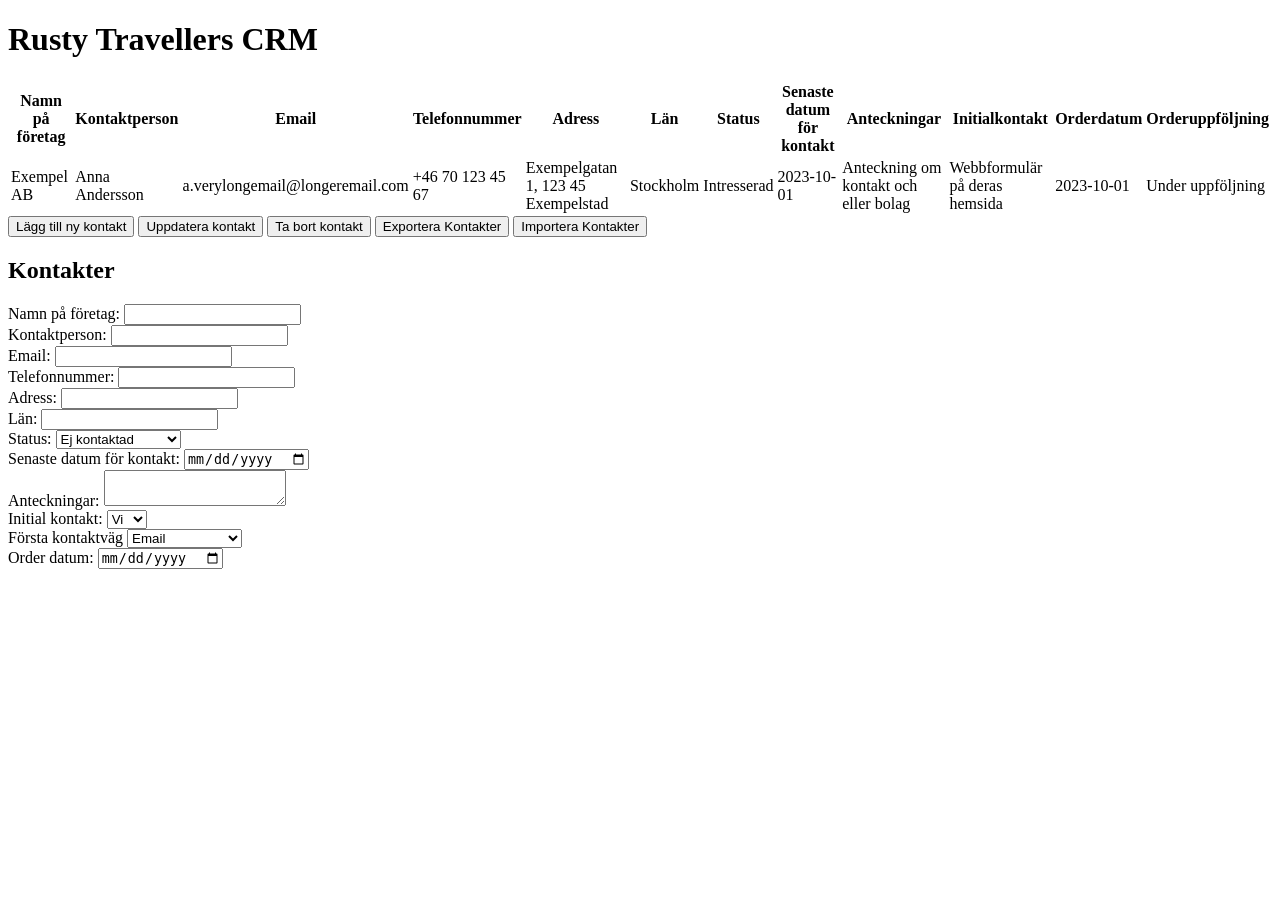
==== commit da86eacc: "Första råversion av html" ====
--- a/rusty-crm.html
+++ b/rusty-crm.html
@@ -1,336 +1,138 @@
 <!DOCTYPE html>
 <html lang="sv">
+
 <head>
-<meta charset="UTF-8">
-<meta name="viewport" content="width=device-width,initial-scale=1.0">
-<title>Rusty Travellers CRM</title>
-<style>
-*{box-sizing:border-box;margin:0;padding:0}
-body{font-family:-apple-system,BlinkMacSystemFont,sans-serif;background:#f4f0e8;color:#1a1005;font-size:13px}
-header{background:#084726;color:#F9F3E8;padding:16px 24px;display:flex;align-items:center;justify-content:space-between;flex-wrap:wrap;gap:8px}
-header h1{font-size:18px;font-weight:700;letter-spacing:1px}
-.toolbar{background:#fff;padding:12px 24px;display:flex;gap:10px;align-items:center;border-bottom:1px solid #ddd;flex-wrap:wrap}
-.toolbar input{padding:8px 12px;border:1px solid #ccc;border-radius:6px;font-size:13px;width:200px}
-.toolbar select{padding:8px 10px;border:1px solid #ccc;border-radius:6px;font-size:12px}
-.btn-new{padding:8px 16px;background:#c8860a;color:#fff;border:none;border-radius:6px;cursor:pointer;font-size:12px;font-weight:700}
-.btn-exp{padding:8px 16px;background:#1a3a5c;color:#fff;border:none;border-radius:6px;cursor:pointer;font-size:12px;font-weight:700}
-.btn-imp{padding:8px 16px;background:#4a2060;color:#fff;border:none;border-radius:6px;cursor:pointer;font-size:12px;font-weight:700}
-.stats{background:#084726;color:#F9F3E8;padding:8px 24px;font-size:12px;display:flex;gap:20px;flex-wrap:wrap}
-table{width:100%;border-collapse:collapse}
-thead th{padding:10px;text-align:left;font-size:10px;font-weight:700;text-transform:uppercase;letter-spacing:0.5px;position:sticky;top:0;background:#ddd4bc;white-space:nowrap;z-index:10}
-tbody tr.mr{border-bottom:1px solid #e8e0d0;cursor:pointer}
-tbody tr.mr:hover{background:#ede8dd}
-tbody tr.mr.sk{background:#e8f5e9}tbody tr.mr.si{background:#e8f0ff}tbody tr.mr.sn{background:#fde8e8}
-tbody tr.mr.ex{background:#fff8ec!important}
-tbody tr.dr{display:none;background:#fff8ec;border-bottom:2px solid #ddd4bc}
-tbody tr.dr.op{display:table-row}
-td{padding:8px 10px;vertical-align:middle}
-.ah td{background:#084726;color:#F9F3E8;font-weight:700;font-size:10px;text-transform:uppercase;letter-spacing:1px;padding:6px 12px}
-.sb{display:inline-block;padding:3px 8px;border-radius:10px;font-size:10px;font-weight:700;white-space:nowrap}
-.se{background:#e8e0d0;color:#666}.sk2{background:#084726;color:#F9F3E8}.si2{background:#1a3a8c;color:#fff}.sn2{background:#8B1a1a;color:#fff}
-.bm{padding:5px 10px;background:#084726;color:#F9F3E8;border:none;border-radius:5px;cursor:pointer;font-size:11px;font-weight:600;white-space:nowrap}
-.bm:hover{background:#0a5c32}.bm.nc{background:#ccc;cursor:not-allowed}
-.bf{padding:5px 10px;background:#1a3a5c;color:#fff;border:none;border-radius:5px;cursor:pointer;font-size:11px;font-weight:600;white-space:nowrap;text-decoration:none;display:inline-block}
-.dp{padding:16px 20px}.dg{display:grid;grid-template-columns:1fr 1fr 1fr;gap:12px;margin-bottom:12px}
-.dp label{font-size:11px;font-weight:700;color:#666;display:block;margin-bottom:3px;text-transform:uppercase}
-.dp input,.dp select,.dp textarea{width:100%;padding:7px 10px;border:1px solid #ccc;border-radius:6px;font-size:12px;font-family:inherit;background:#fff}
-.dp textarea{height:65px;resize:vertical}.da{display:flex;gap:8px;margin-top:8px}
-.bs{padding:8px 18px;background:#084726;color:#F9F3E8;border:none;border-radius:6px;cursor:pointer;font-size:12px;font-weight:700}
-.bd{padding:8px 14px;background:#fff;color:#8B1a1a;border:1px solid #8B1a1a;border-radius:6px;cursor:pointer;font-size:12px;font-weight:700}
-.con{overflow-x:auto}
-.ov{display:none;position:fixed;top:0;left:0;right:0;bottom:0;background:rgba(0,0,0,.5);z-index:1000;align-items:center;justify-content:center}
-.ov.ac{display:flex}.md{background:#fff;border-radius:12px;padding:28px;max-width:460px;width:90%;box-shadow:0 8px 32px rgba(0,0,0,.2)}
-.md h3{font-size:16px;margin-bottom:8px;color:#084726}
-.mall-info{font-size:11px;color:#084726;background:#e8f5e9;padding:4px 10px;border-radius:4px;margin-bottom:12px;display:inline-block}
-.mg{display:grid;grid-template-columns:1fr 1fr;gap:12px;margin-bottom:16px}.mg .fl{grid-column:span 2}
-.md label{font-size:11px;font-weight:700;color:#666;display:block;margin-bottom:3px;text-transform:uppercase}
-.md input,.md select{width:100%;padding:8px 10px;border:1px solid #ccc;border-radius:6px;font-size:13px}
-.mb{display:flex;gap:10px}.mb button{flex:1;padding:10px;border:none;border-radius:8px;cursor:pointer;font-size:13px;font-weight:600}
-.by{background:#084726;color:#F9F3E8}.bn{background:#e8e0d0;color:#1a1005}.bc{background:#fff;color:#999;border:1px solid #ddd!important}
-</style>
+  <meta charset="UTF-8">
+  <meta name="viewport" content="width=device-width,initial-scale=1.0">
+  <title>Rusty Travellers CRM</title>
 </head>
+
 <body>
-<header><h1>RUSTY TRAVELLERS · CRM</h1><span id="tc"></span></header>
-<div class="toolbar">
-  <input type="text" id="srch" placeholder="🔍 Sök..." oninput="ft()">
-  <select id="fa" onchange="ft()"><option value="">Alla kategorier</option></select>
-  <select id="fs" onchange="ft()">
-    <option value="">Alla statusar</option>
-    <option value="ej">Ej kontaktad</option>
-    <option value="kontaktad">Kontaktad</option>
-    <option value="intresserad">Intresserad</option>
-    <option value="inte">Inte intresserad</option>
-  </select>
-  <select id="fe" onchange="ft()">
-    <option value="">Alla</option>
-    <option value="har">Har mail</option>
-    <option value="form">Har formulär</option>
-  </select>
-  <button class="btn-new" onclick="showNM()">+ Ny kontakt</button>
-  <button class="btn-exp" onclick="doExp()">↓ Exportera</button>
-  <button class="btn-imp" onclick="importData()">↑ Importera</button>
-</div>
-<div class="stats"><span id="s1"></span><span id="s2"></span><span id="s3"></span><span id="s4"></span></div>
-<div class="con"><table>
-  <thead><tr>
-    <th style="width:22%">Butik</th><th style="width:10%">Ort</th>
-    <th style="width:17%">Epost</th><th style="width:10%">Ansvarig</th>
-    <th style="width:11%">Typ</th><th style="width:9%">Status</th>
-    <th style="width:9%">Kontakt</th><th style="width:12%">Senast</th>
-  </tr></thead>
-  <tbody id="tb"><tr><td colspan="8" style="padding:20px;text-align:center;color:#666">Laddar...</td></tr></tbody>
-</table></div>
-<div class="ov" id="mm"><div class="md">
-  <h3>Skicka mail</h3>
-  <span class="mall-info" id="mall-typ"></span>
-  <p style="font-size:13px;color:#555;margin-bottom:16px">Till: <strong id="mr"></strong><br><br>Förifyllt mail?</p>
-  <div class="mb">
-    <button class="by" onclick="doMail(true)">Ja</button>
-    <button class="bn" onclick="doMail(false)">Nej, tomt</button>
-    <button class="bc" onclick="cMM()">Avbryt</button>
-  </div>
-</div></div>
-<div class="ov" id="nm"><div class="md" style="max-width:520px">
-  <h3>Ny kontakt</h3>
-  <div class="mg">
-    <div class="fl"><label>Kategori</label><input id="na" placeholder="t.ex. VÄRMLAND"></div>
-    <div class="fl"><label>Namn *</label><input id="nn"></div>
-    <div><label>Ort</label><input id="no2"></div>
-    <div><label>Epost</label><input id="ne"></div>
-    <div><label>Ansvarig</label><input id="nc"></div>
-    <div><label>Typ</label><input id="nt2"></div>
-    <div class="fl"><label>Anteckning</label><input id="nno"></div>
-  </div>
-  <div class="mb">
-    <button class="by" onclick="saveNC()">Spara</button>
-    <button class="bc" onclick="cNM()">Avbryt</button>
-  </div>
-</div></div>
-<script>
-var SRC=[{"area": "KEDJOR / KONCERNER", "name": "Naturkompaniet \u2013 Ink\u00f6p", "ort": "Sverige (38 butiker)", "email": "jakob.broman@naturkompaniet.se", "contact": "Jakob Broman \u2013 Ink\u00f6pschef", "typ": "Outdoor 38 butiker (\u00e4gs av Fenix Outdoor AB)", "kontaktad": "JA", "note": ""}, {"area": "KEDJOR / KONCERNER", "name": "Fenix Outdoor AB (moderbolag)", "ort": "\u00d6rnsk\u00f6ldsvik", "email": "info@fenixoutdoor.se", "contact": "", "typ": "\u00c4ger Naturkompaniet, Fj\u00e4llr\u00e4ven, Primus m.fl.", "kontaktad": "", "note": ""}, {"area": "V\u00c4RMLAND", "name": "Magazinet Sport", "ort": "Karlstad", "email": "info@magazinetsport.se", "contact": "Per Nilsson", "typ": "Outdoor/friluftsliv", "kontaktad": "INTRESSERAD", "note": ""}, {"area": "V\u00c4RMLAND", "name": "Vidars Fiske AB", "ort": "Karlstad", "email": "vidars@telia.com", "contact": "Jonas Forsberg", "typ": "Fiskebutik", "kontaktad": "JA", "note": ""}, {"area": "V\u00c4RMLAND", "name": "Fiskebutiken B\u00f6jda Sp\u00f6n", "ort": "Karlstad", "email": "info@bojdaspon.se", "contact": "Carl Schander", "typ": "Fiskebutik", "kontaktad": "JA", "note": ""}, {"area": "V\u00c4RMLAND", "name": "Fiskebutiken B\u00f6jda Sp\u00f6n", "ort": "Sunne", "email": "info@bojdaspon.se", "contact": "Carl Schander", "typ": "Fiskebutik", "kontaktad": "JA", "note": ""}, {"area": "V\u00c4RMLAND", "name": "Fiskebutiken B\u00f6jda Sp\u00f6n", "ort": "Arvika", "email": "info@bojdaspon.se", "contact": "Carl Schander", "typ": "Fiskebutik", "kontaktad": "JA", "note": ""}, {"area": "V\u00c4RMLAND", "name": "Arvika Fiskecenter", "ort": "Arvika", "email": "", "contact": "", "typ": "Fiskebutik", "kontaktad": "", "note": "Kontaktformul\u00e4r: https://www.hitta.se/arvika+fiskecenter/arvika"}, {"area": "V\u00c4RMLAND", "name": "Nordmarkens Jakt & Fiske", "ort": "T\u00f6cksfors", "email": "", "contact": "", "typ": "Jakt/fiske", "kontaktad": "", "note": "Kontaktformul\u00e4r: https://interjakt.com/kontaktuppgifter/"}, {"area": "V\u00c4RMLAND", "name": "BOFAB V\u00e4rmland AB", "ort": "Grums", "email": "info@bofab.net", "contact": "Claes Ekstr\u00f6m", "typ": "Jakt/fiske/fritid", "kontaktad": "JA", "note": ""}, {"area": "V\u00c4RMLAND", "name": "Vildmarken Skytte- & Eventcenter", "ort": "Grums", "email": "info@vildmarken.se", "contact": "Staffan Johansson", "typ": "Jakt/outdoor", "kontaktad": "JA", "note": ""}, {"area": "V\u00c4RMLAND", "name": "Fiskekompaniet", "ort": "Eksh\u00e4rad", "email": "info@fiskekompaniet.nu", "contact": "", "typ": "Fiske/friluftsliv", "kontaktad": "", "note": ""}, {"area": "NORRBOTTEN", "name": "Fritid & Vildmarksliv i Norr AB", "ort": "Pite\u00e5", "email": "info@fritidvildmark.se", "contact": "", "typ": "Outdoor/jakt/fiske", "kontaktad": "", "note": ""}, {"area": "NORRBOTTEN", "name": "Friluftsvaror", "ort": "Lule\u00e5", "email": "info@friluftsvaror.se", "contact": "", "typ": "Friluftsbutik", "kontaktad": "", "note": ""}, {"area": "NORRBOTTEN", "name": "Hund och Jakt", "ort": "Haparanda", "email": "hundojakt@telia.com", "contact": "Sixten", "typ": "Jakt/hund/fritid", "kontaktad": "JA", "note": ""}, {"area": "NORRBOTTEN", "name": "Jaktg\u00e5rden Norr EF", "ort": "Skellefte\u00e5", "email": "skelleftea@interjakt.com", "contact": "", "typ": "Jakt/fiske", "kontaktad": "", "note": ""}, {"area": "NORRBOTTEN", "name": "Cykel och Fiskecenter Skellefte\u00e5", "ort": "Skellefte\u00e5", "email": "butiken@cyckleochfiskecenter.se", "contact": "", "typ": "Fiske/cykel", "kontaktad": "", "note": ""}, {"area": "NORRBOTTEN", "name": "Vildmarksh\u00f6rnan AB", "ort": "Kiruna", "email": "info@vildmarkshornan.com", "contact": "", "typ": "Jakt/fiske/outdoor", "kontaktad": "", "note": ""}, {"area": "NORRBOTTEN", "name": "Adolfstr\u00f6ms Handelsbod", "ort": "Laisvall", "email": "info@adolfstrom.com", "contact": "", "typ": "Fiske/friluftsliv", "kontaktad": "", "note": ""}, {"area": "V\u00c4STERBOTTEN", "name": "Fiskecenter Ume\u00e5", "ort": "Ume\u00e5", "email": "info@fiskecenterumea.se", "contact": "", "typ": "Fiskebutik", "kontaktad": "", "note": ""}, {"area": "V\u00c4STERBOTTEN", "name": "Blixt Sportfiske & Fritid AB", "ort": "Ume\u00e5", "email": "info@blixtsport.se", "contact": "", "typ": "Fiskebutik", "kontaktad": "", "note": ""}, {"area": "V\u00c4STERBOTTEN", "name": "Arvidsjaur Vildmarkscenter AB", "ort": "Arvidsjaur", "email": "Butik@vildmarkscenter.se", "contact": "", "typ": "Outdoor/jakt/fiske", "kontaktad": "", "note": ""}, {"area": "V\u00c4STERBOTTEN", "name": "Gr\u00f6nlunds Jakt & Fiske AB", "ort": "Vilhelmina", "email": "gronlunds.j.f@telia.com", "contact": "", "typ": "Jakt/fiske", "kontaktad": "", "note": ""}, {"area": "V\u00c4STERNORRLAND", "name": "Naturkompaniet \u00d6rnsk\u00f6ldsvik", "ort": "\u00d6rnsk\u00f6ldsvik", "email": "naturkompaniet@telia.com", "contact": "", "typ": "Outdoor/fiske (2000 kvm)", "kontaktad": "", "note": ""}, {"area": "V\u00c4STERNORRLAND", "name": "Interjakt Sollefte\u00e5", "ort": "Sollefte\u00e5", "email": "solleftea@interfiske.com", "contact": "", "typ": "Jakt/fiske/outdoor", "kontaktad": "", "note": ""}, {"area": "J\u00c4MTLAND", "name": "Landbys Jaktia \u00d6stersund", "ort": "\u00d6stersund", "email": "info@landbys.se", "contact": "", "typ": "Jakt/fiske/outdoor", "kontaktad": "", "note": ""}, {"area": "J\u00c4MTLAND", "name": "Interjakt \u00d6stersund", "ort": "\u00d6stersund", "email": "ostersund@interjakt.com", "contact": "", "typ": "Jakt/fiske/outdoor", "kontaktad": "", "note": ""}, {"area": "J\u00c4MTLAND", "name": "Sportringen Storlien", "ort": "Storlien", "email": "storlien@sportringen.se", "contact": "", "typ": "Outdoor/jakt/fiske", "kontaktad": "JA", "note": ""}, {"area": "H\u00c4RJEDALEN", "name": "Ekbergs Fiske & Fritid AB", "ort": "Vemdalen", "email": "info@ekbergs.nu", "contact": "", "typ": "Fiske/fritid (600 kvm)", "kontaktad": "", "note": ""}, {"area": "H\u00c4RJEDALEN", "name": "T\u00e4nn\u00e4s Fiskecentrum", "ort": "T\u00e4nn\u00e4s", "email": "info@tannasfiskecentrum.se", "contact": "", "typ": "Fiske/friluftsliv", "kontaktad": "", "note": ""}, {"area": "H\u00c4RJEDALEN", "name": "Sportringen Sveg", "ort": "Sveg", "email": "sveg@sportringen.se", "contact": "", "typ": "Outdoor/sport", "kontaktad": "", "note": ""}, {"area": "DALARNA", "name": "Orsa Fiskecenter", "ort": "Orsa", "email": "kundservice@ofc.nu", "contact": "Morgan Frid", "typ": "Fiskebutik (1300 kvm)", "kontaktad": "", "note": ""}, {"area": "DALARNA", "name": "Vestlis Fiske Borl\u00e4nge", "ort": "Borl\u00e4nge", "email": "jonas.vestli@hotmail.se", "contact": "", "typ": "Fiskebutik", "kontaktad": "", "note": ""}, {"area": "DALARNA", "name": "Flugfiskebutiken i Borl\u00e4nge", "ort": "Borl\u00e4nge", "email": "info@flugfiskebutikeniborlange.se", "contact": "", "typ": "Flugfiske", "kontaktad": "", "note": ""}, {"area": "G\u00c4VLEBORG", "name": "G\u00e4vle Fiskredskap AB", "ort": "G\u00e4vle", "email": "info@gavlefiskredskap.se", "contact": "", "typ": "Fiskebutik/flugfiske", "kontaktad": "", "note": ""}, {"area": "M\u00c4LARDALEN", "name": "M\u00c5 Fiske & Fritid AB", "ort": "Uppsala", "email": "info@mafiske.se", "contact": "", "typ": "Fiskebutik", "kontaktad": "", "note": ""}, {"area": "M\u00c4LARDALEN", "name": "Alewalds", "ort": "Uppsala", "email": "info@alewalds.se", "contact": "", "typ": "Outdoor/friluftsliv", "kontaktad": "", "note": ""}, {"area": "M\u00c4LARDALEN", "name": "Willys Sportfiske", "ort": "V\u00e4ster\u00e5s", "email": "info@willyssportfiske.se", "contact": "", "typ": "Fiskebutik", "kontaktad": "", "note": ""}, {"area": "M\u00c4LARDALEN", "name": "OutdoorExperten", "ort": "V\u00e4ster\u00e5s", "email": "info@outdoorexperten.se", "contact": "", "typ": "Outdoor/camping", "kontaktad": "", "note": ""}, {"area": "M\u00c4LARDALEN", "name": "Sportfiskearenan", "ort": "\u00d6rebro", "email": "sportfiskearenan@gmail.com", "contact": "", "typ": "Fiskebutik", "kontaktad": "", "note": ""}, {"area": "STOCKHOLM", "name": "Stockholms Sportfiskebutik", "ort": "V\u00e5rby", "email": "info@stockholmsportfiske.se", "contact": "Oskar Larsson", "typ": "Fiskebutik", "kontaktad": "", "note": ""}, {"area": "STOCKHOLM", "name": "S\u00f6der Sportfiske AB", "ort": "Stockholm", "email": "info@sodersportfiske.se", "contact": "", "typ": "Fiskebutik (500 kvm)", "kontaktad": "", "note": ""}, {"area": "STOCKHOLM", "name": "Alewalds", "ort": "Stockholm", "email": "info@alewalds.se", "contact": "", "typ": "Outdoor/friluftsliv", "kontaktad": "", "note": ""}, {"area": "STOCKHOLM", "name": "Sumpans Fiske", "ort": "Sundbyberg", "email": "sumpansfiske@gmail.com", "contact": "", "typ": "Fiskebutik/flugfiske", "kontaktad": "", "note": ""}, {"area": "\u00d6STERG\u00d6TLAND", "name": "JK Hunting", "ort": "Norrk\u00f6ping", "email": "info@jkhunting.se", "contact": "", "typ": "Jakt/fiske", "kontaktad": "", "note": ""}, {"area": "\u00d6STERG\u00d6TLAND", "name": "Upplev \u00c4ventyr & Fritid", "ort": "Link\u00f6ping", "email": "order@upplevstore.se", "contact": "", "typ": "Outdoor/\u00e4ventyr", "kontaktad": "", "note": ""}, {"area": "SM\u00c5LAND", "name": "Fiske & Outdoor", "ort": "J\u00f6nk\u00f6ping", "email": "shop@fiskeoutdoor.com", "contact": "Henric Wigren", "typ": "Fiskebutik (600 kvm)", "kontaktad": "", "note": ""}, {"area": "SM\u00c5LAND", "name": "Cityfiske i V\u00e4xj\u00f6 AB", "ort": "V\u00e4xj\u00f6", "email": "info@cityfiske.com", "contact": "", "typ": "Fiskebutik", "kontaktad": "", "note": ""}, {"area": "SM\u00c5LAND", "name": "Outnorth", "ort": "V\u00e4xj\u00f6", "email": "info@outnorth.com", "contact": "", "typ": "Outdoor/friluftsliv", "kontaktad": "", "note": ""}, {"area": "SM\u00c5LAND", "name": "Werna Sportfiske", "ort": "V\u00e4rnamo", "email": "daniel@wernasportfiske.se", "contact": "Daniel", "typ": "Fiskebutik", "kontaktad": "", "note": ""}, {"area": "SM\u00c5LAND", "name": "Outnorth", "ort": "Kalmar", "email": "info@outnorth.com", "contact": "", "typ": "Outdoor/friluftsliv", "kontaktad": "", "note": ""}, {"area": "GOTLAND", "name": "Fish Your Dream", "ort": "Visby", "email": "info@fishyourdream.com", "contact": "", "typ": "Fiske/guidning", "kontaktad": "", "note": ""}, {"area": "GOTLAND", "name": "G\u00e5rdsservice Gotland AB", "ort": "Romakloster", "email": "order@gardsservice.se", "contact": "", "typ": "Jakt/fiske", "kontaktad": "", "note": ""}, {"area": "BLEKINGE", "name": "Karlskrona B\u00e5t & Fiske", "ort": "Karlskrona", "email": "info@karlskronabat.se", "contact": "", "typ": "Fiske/b\u00e5t (500 kvm)", "kontaktad": "", "note": ""}, {"area": "BLEKINGE", "name": "Blekinge Fiskeredskap", "ort": "Blekinge", "email": "blekinge.fiskeredskap@telia.com", "contact": "", "typ": "Fiskebutik", "kontaktad": "", "note": ""}, {"area": "SK\u00c5NE", "name": "Friluftsvaror", "ort": "Malm\u00f6", "email": "info@friluftsvaror.se", "contact": "", "typ": "Friluftsbutik", "kontaktad": "", "note": ""}, {"area": "SK\u00c5NE", "name": "Sportfiskebolaget", "ort": "H\u00e4ssleholm", "email": "info@sportfiskebolaget.se", "contact": "", "typ": "Fiskebutik", "kontaktad": "", "note": ""}, {"area": "SK\u00c5NE", "name": "Nielsen Sportfiske", "ort": "Billesholm", "email": "info@nielsensportfiske.se", "contact": "", "typ": "Fiskebutik", "kontaktad": "", "note": ""}, {"area": "HALLAND", "name": "Jensen & Celander AB", "ort": "Ullared", "email": "info@fiskebutiken.nu", "contact": "", "typ": "Fiskebutik", "kontaktad": "", "note": ""}, {"area": "HALLAND", "name": "Wittlock Sport", "ort": "Halmstad", "email": "info@wittlock.se", "contact": "", "typ": "Jakt/fiske", "kontaktad": "", "note": ""}, {"area": "HALLAND", "name": "Stockelbergs Jakt & Fritid", "ort": "Kungsbacka", "email": "info@stockelbergs.se", "contact": "", "typ": "Jakt/fiske", "kontaktad": "", "note": ""}, {"area": "V\u00c4STRA G\u00d6TALAND", "name": "Str\u00f6mwalls Sportfiske", "ort": "G\u00f6teborg", "email": "info@sportfiskebutiken.se", "contact": "", "typ": "Fiskebutik", "kontaktad": "", "note": ""}, {"area": "V\u00c4STRA G\u00d6TALAND", "name": "Tajtlajn Sportfiskebutik", "ort": "K\u00e5llered", "email": "info@sportfiskebutiken.se", "contact": "Andreas Mattson", "typ": "Fiskebutik", "kontaktad": "", "note": ""}, {"area": "V\u00c4STRA G\u00d6TALAND", "name": "Sn\u00e4jk Sportfiskebutik", "ort": "V\u00e4nersborg", "email": "kundservice@snajk.se", "contact": "", "typ": "Fiskebutik", "kontaktad": "", "note": ""}, {"area": "V\u00c4STRA G\u00d6TALAND", "name": "Wollmars Sportfiske", "ort": "Bor\u00e5s", "email": "info@wollmars.com", "contact": "", "typ": "Fiskebutik", "kontaktad": "", "note": ""}, {"area": "CAMPINGAR \u2013 BOHUSL\u00c4N", "name": "Kyrkvikens Camping", "ort": "Res\u00f6/Tanum", "email": "kyrkviken@telia.com", "contact": "Tomas (\u00e4gare)", "typ": "Naturcamping, popul\u00e4r bland norrm\u00e4n", "kontaktad": "", "note": ""}, {"area": "CAMPINGAR \u2013 BOHUSL\u00c4N", "name": "Fj\u00e4llbacka Camping", "ort": "Fj\u00e4llbacka", "email": "info@fjallbackacamping.se", "contact": "", "typ": "Naturcamping vid havet", "kontaktad": "", "note": ""}, {"area": "CAMPINGAR \u2013 BOHUSL\u00c4N", "name": "Daft\u00f6 Resort", "ort": "Str\u00f6mstad", "email": "info@dafto.se", "contact": "", "typ": "Stor camping, m\u00e5nga norska g\u00e4ster", "kontaktad": "", "note": ""}, {"area": "CAMPINGAR \u2013 BOHUSL\u00c4N", "name": "Ramsvik Stugby & Camping", "ort": "Hunnebostrand", "email": "info@ramsvik.nu", "contact": "", "typ": "Naturcamping, naturreservat", "kontaktad": "", "note": ""}, {"area": "CAMPINGAR \u2013 BOHUSL\u00c4N", "name": "Soten\u00e4s Camping", "ort": "Kungshamn/Sm\u00f6gen", "email": "info@sotenascamping.se", "contact": "", "typ": "Camping vid havet", "kontaktad": "", "note": ""}, {"area": "CAMPINGAR \u2013 BOHUSL\u00c4N", "name": "Anfaster\u00f6d G\u00e5rdsvik", "ort": "Bohusl\u00e4n", "email": "bokning@anfasterod.se", "contact": "", "typ": "Naturcamping, glamping", "kontaktad": "INTE", "note": "Svarade 5 juni 2026 \u2013 precis bytt till svenska/ekologiska produkter. Aterkom till hosten."}, {"area": "CAMPINGAR \u2013 BOHUSL\u00c4N", "name": "Bofors Camping Tj\u00e4rn\u00f6", "ort": "Str\u00f6mstad/Kosterhavet", "email": "info@boforscamping.se", "contact": "", "typ": "Naturcamping, norska g\u00e4ster", "kontaktad": "", "note": ""}, {"area": "CAMPINGAR \u2013 BOHUSL\u00c4N", "name": "Bullarebygdens Familjecamping", "ort": "Bullaresj\u00f6n/Vassbotten", "email": "info@bullarebygdens.se", "contact": "", "typ": "Naturcamping, n\u00e4ra norska gr\u00e4nsen", "kontaktad": "", "note": ""}, {"area": "CAMPINGAR \u2013 BOHUSL\u00c4N", "name": "Vind\u00f6ns Camping & Marina", "ort": "Orust", "email": "info@vindons.se", "contact": "", "typ": "Milj\u00f6medveten familjecamping", "kontaktad": "", "note": ""}, {"area": "CAMPINGAR \u2013 V\u00c4RMLAND", "name": "V\u00e4rmlands Sj\u00f6 och Fj\u00e4ll Camping", "ort": "Torsby/V\u00e4gsj\u00f6fors", "email": "info@varmlandssjoochfjallcamping.se", "contact": "", "typ": "Naturcamping vid sj\u00f6, \u00e5r-runt", "kontaktad": "", "note": ""}, {"area": "CAMPINGAR \u2013 V\u00c4RMLAND", "name": "Bj\u00f6rkebo Camping", "ort": "Klar\u00e4lven, V\u00e4rmland", "email": "", "contact": "", "typ": "Naturcamping vid \u00e4lv", "kontaktad": "", "note": "Kontaktformul\u00e4r: https://www.bjorkebocamping.se/kontakt/"}, {"area": "CAMPINGAR \u2013 V\u00c4RMLAND", "name": "Frykenbadens Camping", "ort": "Frykenssj\u00f6n, V\u00e4rmland", "email": "", "contact": "", "typ": "Camping vid sj\u00f6n", "kontaktad": "", "note": "Kontaktformul\u00e4r: https://www.frykenbaden.se/kontakt"}, {"area": "CAMPINGAR \u2013 V\u00c4RMLAND", "name": "Fiskevik Camping", "ort": "Nysockensj\u00f6n, V\u00e4rmland", "email": "", "contact": "", "typ": "Fiske/naturcamping", "kontaktad": "", "note": "Kontaktformul\u00e4r: https://www.fiskevikscamping.se/kontakt/"}, {"area": "CAMPINGAR \u2013 V\u00c4RMLAND", "name": "Camping 45 / Hovfj\u00e4llet", "ort": "Hovfj\u00e4llets fot, V\u00e4rmland", "email": "", "contact": "", "typ": "Klimatneutral camping", "kontaktad": "", "note": "Kontaktformul\u00e4r: https://www.hovfjallet.se/kontakta-oss/"}, {"area": "CAMPINGAR \u2013 FJ\u00c4LLEN", "name": "Fj\u00e4lln\u00e4s Camping & Lodge", "ort": "T\u00e4nndalen", "email": "fjallnascamping@gmail.com", "contact": "", "typ": "Fj\u00e4llcamping vid Malmagen", "kontaktad": "", "note": ""}, {"area": "CAMPINGAR \u2013 FJ\u00c4LLEN", "name": "Fun\u00e4sdalens Fj\u00e4llcamping", "ort": "Fun\u00e4sdalen", "email": "", "contact": "", "typ": "Fj\u00e4llcamping \u00e5r-runt", "kontaktad": "", "note": "Kontaktformul\u00e4r: https://www.funasdalencamping.se/kontakt"}, {"area": "CAMPINGAR \u2013 FJ\u00c4LLEN", "name": "Vemdalens Camping", "ort": "Vemdalen", "email": "", "contact": "", "typ": "N\u00e4ra Ekbergs fiskebutik", "kontaktad": "", "note": "Kontaktformul\u00e4r: https://www.vemdalen.se/boende/camping/"}, {"area": "CAMPINGAR \u2013 FJ\u00c4LLEN", "name": "T\u00e4nn\u00e4skr\u00f6kets Camping", "ort": "T\u00e4nn\u00e4skr\u00f6ket", "email": "", "contact": "", "typ": "Fj\u00e4llcamping", "kontaktad": "", "note": "Kontaktformul\u00e4r: https://www.tannas.se/camping/"}, {"area": "HUSBIL / HUSVAGN", "name": "Forsbergs Fritidscenter \u2013 Karlstad", "ort": "Karlstad", "email": "info.karlstad@ffc.se", "contact": "", "typ": "Husbilar/husvagnar + tillbeh\u00f6rsbutik", "kontaktad": "", "note": ""}, {"area": "HUSBIL / HUSVAGN", "name": "Forsbergs Fritidscenter \u2013 Borl\u00e4nge", "ort": "Borl\u00e4nge", "email": "info.borlange@ffc.se", "contact": "", "typ": "Husbilar/husvagnar + tillbeh\u00f6rsbutik", "kontaktad": "", "note": ""}, {"area": "HUSBIL / HUSVAGN", "name": "Forsbergs Fritidscenter \u2013 Kalmar", "ort": "Kalmar", "email": "info.kalmar@ffc.se", "contact": "", "typ": "Husbilar/husvagnar + tillbeh\u00f6rsbutik", "kontaktad": "", "note": ""}, {"area": "HUSBIL / HUSVAGN", "name": "Forsbergs Fritidscenter \u2013 Stockholm", "ort": "Stockholm", "email": "", "contact": "", "typ": "Husbilar/husvagnar + tillbeh\u00f6rsbutik", "kontaktad": "", "note": "Kontaktformul\u00e4r: https://www.ffc.se/kontakt/"}, {"area": "HUSBIL / HUSVAGN", "name": "Forsbergs Fritidscenter \u2013 Link\u00f6ping", "ort": "Link\u00f6ping", "email": "info.linkoping@ffc.se", "contact": "", "typ": "Husbilar/husvagnar + tillbeh\u00f6rsbutik", "kontaktad": "", "note": ""}, {"area": "HUSBIL / HUSVAGN", "name": "Fritidscenter G\u00f6teborg", "ort": "G\u00f6teborg", "email": "goteborg@fritidscenter.se", "contact": "", "typ": "Husbilar/husvagnar KABE/Adria", "kontaktad": "", "note": ""}, {"area": "HUSBIL / HUSVAGN", "name": "Fritidscenter Trollh\u00e4ttan", "ort": "Trollh\u00e4ttan", "email": "", "contact": "", "typ": "Husbilar/husvagnar", "kontaktad": "", "note": "Kontaktformul\u00e4r: https://www.fritidscenter.se/kontakta-oss/"}, {"area": "HUSBIL / HUSVAGN", "name": "Tumbo Husvagnar & Husbilar", "ort": "V\u00e4ster\u00e5s", "email": "", "contact": "", "typ": "Husbilar/husvagnar + tillbeh\u00f6r", "kontaktad": "", "note": "Kontaktformul\u00e4r: https://www.tumbo.se/kontakt/"}, {"area": "CAMPINGAR \u2013 DALARNA/SILJAN", "name": "Siljansn\u00e4s Camping", "ort": "Siljan, Dalarna", "email": "info@siljansnas.se", "contact": "", "typ": "Naturcamping vid Siljan", "kontaktad": "", "note": ""}, {"area": "CAMPINGAR \u2013 DALARNA/SILJAN", "name": "T\u00e4llbergs Camping", "ort": "T\u00e4llberg/Siljan", "email": "", "contact": "", "typ": "Naturcamping, kulturhistorisk milj\u00f6", "kontaktad": "", "note": "Kontaktformul\u00e4r: https://www.tallbergscamping.se/kontakt/"}, {"area": "CAMPINGAR \u2013 DALARNA/SILJAN", "name": "Soller\u00f6 Camping", "ort": "Soller\u00f6n/Siljan", "email": "", "contact": "", "typ": "Naturcamping vid Siljan", "kontaktad": "", "note": "Kontaktformul\u00e4r: https://www.sollerocamping.se/kontakt/"}, {"area": "CAMPINGAR \u2013 DALARNA/SILJAN", "name": "V\u00e5m\u00e5badets Camping", "ort": "V\u00e5mhus/Orsasj\u00f6n", "email": "", "contact": "", "typ": "Naturcamping vid sj\u00f6", "kontaktad": "", "note": "Kontaktformul\u00e4r: https://www.vamabadets.se/kontakt/"}, {"area": "CAMPINGAR \u2013 DALARNA/SILJAN", "name": "Furudals Camping", "ort": "Oresj\u00f6n, Dalarna", "email": "", "contact": "", "typ": "Naturcamping vid sj\u00f6", "kontaktad": "", "note": "Kontaktformul\u00e4r: https://www.furudalscamping.se/kontakt/"}, {"area": "CAMPINGAR \u2013 H\u00d6GA KUSTEN", "name": "FriluftsByn Skuleberget", "ort": "Docksta/H\u00f6ga Kusten", "email": "info@friluftsbynskuleberget.se", "contact": "", "typ": "Naturcamping, v\u00e4rldsarv", "kontaktad": "", "note": ""}, {"area": "CAMPINGAR \u2013 H\u00d6GA KUSTEN", "name": "Kornsj\u00f6g\u00e5rdens Naturcamping", "ort": "H\u00f6ga Kusten", "email": "", "contact": "", "typ": "Naturcamping 3 stj\u00e4rnor", "kontaktad": "", "note": "Kontaktformul\u00e4r: https://www.kornsjogardens.se/kontakt/"}, {"area": "CAMPINGAR \u2013 H\u00d6GA KUSTEN", "name": "Norrf\u00e4llsvikens Camping", "ort": "Norrfj\u00e4llsviken/H\u00f6ga Kusten", "email": "", "contact": "", "typ": "Naturcamping, fiskel\u00e4ge", "kontaktad": "", "note": "Kontaktformul\u00e4r: https://www.norrfallsviken.se/kontakt/"}, {"area": "CAMPINGAR \u2013 SM\u00c5LAND", "name": "\u00c5snens Camping", "ort": "\u00c5snen/Sm\u00e5land", "email": "info@asnens.se", "contact": "", "typ": "Naturcamping, nationalpark", "kontaktad": "", "note": ""}, {"area": "CAMPINGAR \u2013 SM\u00c5LAND", "name": "H\u00e4tteboda Vildmarkscamping", "ort": "Sm\u00e5land", "email": "", "contact": "", "typ": "Vildmarkscamping, off-grid", "kontaktad": "", "note": "Kontaktformul\u00e4r: https://www.hatteboda.se/kontakt/"}, {"area": "CAMPINGAR \u2013 SM\u00c5LAND", "name": "Kristianopels Camping", "ort": "Kristianopel, Blekinge", "email": "", "contact": "", "typ": "Naturcamping, havsutsikt", "kontaktad": "", "note": "Kontaktformul\u00e4r: https://www.kristianopelscamping.se/kontakt/"}, {"area": "CAMPINGAR \u2013 HALLAND", "name": "V\u00e5xtorps Naturcamping", "ort": "Laholm/Hallands\u00e5s", "email": "info@vaxtorp.se", "contact": "", "typ": "Naturcamping, fiske och skog", "kontaktad": "", "note": ""}, {"area": "CAMPINGAR \u2013 HALLAND", "name": "M\u00f6lle Camping", "ort": "M\u00f6lle, Sk\u00e5ne", "email": "", "contact": "", "typ": "Naturcamping, klippbad, havsvy", "kontaktad": "", "note": "Kontaktformul\u00e4r: https://www.mollecamping.se/kontakt/"}, {"area": "CAMPINGAR \u2013 GOTLAND", "name": "Tofta Camping", "ort": "Tofta/Gotland", "email": "info@toftacamping.se", "contact": "", "typ": "Naturcamping, sandstrand", "kontaktad": "", "note": ""}, {"area": "CAMPINGAR \u2013 GOTLAND", "name": "Kneippbyn Camping", "ort": "Visby/Gotland", "email": "info@kneippbyn.se", "contact": "", "typ": "Popul\u00e4r familjecamping", "kontaktad": "", "note": ""}, {"area": "CAMPINGAR \u2013 GOTLAND", "name": "F\u00e5r\u00f6 Camping", "ort": "F\u00e5r\u00f6/Gotland", "email": "info@faroucamping.se", "contact": "", "typ": "Naturcamping, unikt l\u00e4ge", "kontaktad": "", "note": ""}, {"area": "CAMPINGAR \u2013 \u00d6LAND", "name": "B\u00f6da Sand Camping", "ort": "B\u00f6da/\u00d6land", "email": "info@bodasand.se", "contact": "", "typ": "Stor naturcamping, sandstrand", "kontaktad": "", "note": ""}, {"area": "CAMPINGAR \u2013 \u00d6LAND", "name": "N\u00e4sby Camping", "ort": "\u00d6land", "email": "", "contact": "", "typ": "Naturcamping vid havet", "kontaktad": "", "note": "Kontaktformul\u00e4r: https://www.nasbycamping.se/kontakt/"}, {"area": "CAMPINGAR \u2013 SK\u00c5NE", "name": "\u00c4ngdala Camping p\u00e5 \u00d6sterlen", "ort": "Kivik/\u00d6sterlen", "email": "info@angdala.se", "contact": "", "typ": "Naturreservat, havsn\u00e4ra", "kontaktad": "", "note": ""}, {"area": "CAMPINGAR \u2013 SK\u00c5NE", "name": "R\u00e5bocka Camping", "ort": "\u00c4ngelholm/Bj\u00e4rekusten", "email": "", "contact": "", "typ": "Naturcamping, sandskog", "kontaktad": "", "note": "Kontaktformul\u00e4r: https://www.rabocka.se/kontakt/"}, {"area": "CAMPINGAR \u2013 SK\u00c5NE", "name": "Nyrups Naturhotell", "ort": "Sk\u00e5ne", "email": "", "contact": "", "typ": "Naturcamping/naturhotell", "kontaktad": "", "note": "Kontaktformul\u00e4r: https://www.nyrup.se/kontakt/"}, {"area": "CAMPINGAR \u2013 LAPPLAND", "name": "STF Abisko Turiststation", "ort": "Abisko/Norrbotten", "email": "abisko@stfturist.se", "contact": "", "typ": "Fj\u00e4llstation vid Kungsleden", "kontaktad": "", "note": ""}, {"area": "CAMPINGAR \u2013 LAPPLAND", "name": "STF Kebnekaise Fj\u00e4llstation", "ort": "Kebnekaise/Kiruna", "email": "kebnekaise@stfturist.se", "contact": "", "typ": "Fj\u00e4llstation, \u00e4ventyrsturister", "kontaktad": "", "note": ""}, {"area": "CAMPINGAR \u2013 LAPPLAND", "name": "Bj\u00f6rkliden Fj\u00e4llby", "ort": "Bj\u00f6rkliden/Norrbotten", "email": "", "contact": "", "typ": "Fj\u00e4llby 25 mil norr om polcirkeln", "kontaktad": "", "note": "Kontaktformul\u00e4r: https://www.bjorkliden.com/kontakt/"}, {"area": "CAMPINGAR \u2013 V\u00c4NERN/G\u00d6TAKANAL", "name": "Karlsborgs Camping", "ort": "Karlsborg/V\u00e4ttern", "email": "info@karlsborgscamping.se", "contact": "", "typ": "Naturcamping vid V\u00e4ttern", "kontaktad": "", "note": ""}, {"area": "CAMPINGAR \u2013 V\u00c4NERN/G\u00d6TAKANAL", "name": "Kronocamping Lidk\u00f6ping", "ort": "Lidk\u00f6ping/V\u00e4nern", "email": "info@kronocamping.se", "contact": "", "typ": "Naturcamping vid V\u00e4nern", "kontaktad": "", "note": ""}, {"area": "CAMPINGAR \u2013 V\u00c4RMLAND", "name": "First Camp M\u00f6rudden \u2013 Hammar\u00f6", "ort": "Hammar\u00f6/V\u00e4nern", "email": "morudden@firstcamp.se", "contact": "", "typ": "V\u00e4nern, sk\u00e4rg\u00e5rd, 4 stj\u00e4rnor", "kontaktad": "", "note": ""}, {"area": "CAMPINGAR \u2013 V\u00c4RMLAND", "name": "First Camp Skutberget \u2013 Karlstad", "ort": "Karlstad/V\u00e4nern", "email": "skutberget@firstcamp.se", "contact": "", "typ": "Naturcamping vid V\u00e4nern", "kontaktad": "", "note": ""}, {"area": "CAMPINGAR \u2013 V\u00c4RMLAND", "name": "First Camp Herrg\u00e5rdsliv \u2013 Kristinehamn", "ort": "Kristinehamn/V\u00e4nern", "email": "hej@firstcamp.se", "contact": "", "typ": "Direkt vid vattnet, V\u00e4nern", "kontaktad": "", "note": ""}, {"area": "CAMPINGAR \u2013 V\u00c4RMLAND", "name": "First Camp Duse Udde \u2013 S\u00e4ffle", "ort": "S\u00e4ffle/V\u00e4nern", "email": "duseudde@firstcamp.se", "contact": "", "typ": "V\u00e4nern, natur", "kontaktad": "", "note": ""}, {"area": "CAMPINGAR \u2013 V\u00c4RMLAND", "name": "First Camp Sommarvik \u2013 \u00c5rj\u00e4ng", "ort": "\u00c5rj\u00e4ng", "email": "sommarvik@firstcamp.se", "contact": "", "typ": "Sj\u00f6n\u00e4ra, pool", "kontaktad": "", "note": ""}, {"area": "CAMPINGAR \u2013 V\u00c4RMLAND", "name": "First Camp Hagan\u00e4set \u2013 Charlottenberg", "ort": "Charlottenberg", "email": "haganaset@firstcamp.se", "contact": "", "typ": "Sj\u00f6utsikt, n\u00e4ra Norge", "kontaktad": "", "note": ""}, {"area": "CAMPINGAR \u2013 V\u00c4RMLAND", "name": "First Camp Sunne \u2013 Fryksdalen", "ort": "Sunne/Fryken", "email": "sunnesommarland@firstcamp.se", "contact": "", "typ": "Sj\u00f6n Fryken, Sunne Sommarland", "kontaktad": "", "note": ""}, {"area": "CAMPINGAR \u2013 H\u00d6GA KUSTEN", "name": "Snibbens Camping, Stugby & Vandrarhem", "ort": "Ramvik/H\u00f6ga Kusten", "email": "info@snibbenscamping.se", "contact": "", "typ": "Halv\u00f6, vattenbrynet, prisat l\u00e4ge", "kontaktad": "", "note": ""}, {"area": "FIRST CAMP \u2013 HAV/SJ\u00d6", "name": "First Camp City \u2013 Str\u00f6mstad", "ort": "Str\u00f6mstad/Bohusl\u00e4n", "email": "city-stromstad@firstcamp.se", "contact": "", "typ": "Havet, n\u00e4ra Koster, m\u00e5nga norrm\u00e4n", "kontaktad": "", "note": ""}, {"area": "FIRST CAMP \u2013 HAV/SJ\u00d6", "name": "First Camp Edsvik \u2013 Grebbestad", "ort": "Grebbestad/Bohusl\u00e4n", "email": "edsvik@firstcamp.se", "contact": "", "typ": "Sandstrand, Tjurpannans naturreservat", "kontaktad": "", "note": ""}, {"area": "FIRST CAMP \u2013 HAV/SJ\u00d6", "name": "First Camp Solvik \u2013 Kungshamn", "ort": "Kungshamn/Bohusl\u00e4n", "email": "solvik@firstcamp.se", "contact": "", "typ": "Havsutsikt, Bohusl\u00e4n", "kontaktad": "", "note": ""}, {"area": "FIRST CAMP \u2013 HAV/SJ\u00d6", "name": "First Camp Torekov \u2013 B\u00e5stad", "ort": "Torekov/Halland", "email": "torekov@firstcamp.se", "contact": "", "typ": "Havet, Bj\u00e4rekusten", "kontaktad": "", "note": ""}, {"area": "FIRST CAMP \u2013 HAV/SJ\u00d6", "name": "First Camp Hag\u00f6n \u2013 Halmstad", "ort": "Halmstad/Halland", "email": "hagon@firstcamp.se", "contact": "", "typ": "Strand, havet", "kontaktad": "", "note": ""}, {"area": "FIRST CAMP \u2013 HAV/SJ\u00d6", "name": "First Camp Bj\u00f6rk\u00e4ng \u2013 Varberg", "ort": "Varberg/Halland", "email": "bjorkang@firstcamp.se", "contact": "", "typ": "Havsn\u00e4ra, Hallandskusten", "kontaktad": "", "note": ""}, {"area": "FIRST CAMP \u2013 HAV/SJ\u00d6", "name": "First Camp Sibbarp \u2013 Malm\u00f6", "ort": "Malm\u00f6/\u00d6resund", "email": "malmo@firstcamp.se", "contact": "", "typ": "\u00d6resund, stadsn\u00e4ra", "kontaktad": "", "note": ""}, {"area": "FIRST CAMP \u2013 HAV/SJ\u00d6", "name": "First Camp R\u00e5\u00e5 Vallar \u2013 Helsingborg", "ort": "Helsingborg", "email": "raavallar@firstcamp.se", "contact": "", "typ": "Havet, \u00d6resund", "kontaktad": "", "note": ""}, {"area": "FIRST CAMP \u2013 HAV/SJ\u00d6", "name": "First Camp Nickstabadet \u2013 Nyn\u00e4shamn", "ort": "Nyn\u00e4shamn/Stockholm", "email": "nickstabadet@firstcamp.se", "contact": "", "typ": "Havsbad, sk\u00e4rg\u00e5rd", "kontaktad": "", "note": ""}, {"area": "FIRST CAMP \u2013 HAV/SJ\u00d6", "name": "First Camp Lilleby \u2013 G\u00f6teborg", "ort": "G\u00f6teborg", "email": "lilleby@firstcamp.se", "contact": "", "typ": "Kustn\u00e4ra, G\u00f6teborg", "kontaktad": "", "note": ""}, {"area": "FIRST CAMP \u2013 HAV/SJ\u00d6", "name": "First Camp Stens\u00f6 \u2013 Kalmar", "ort": "Kalmar", "email": "stenso@firstcamp.se", "contact": "", "typ": "Kalmarsund, naturn\u00e4ra", "kontaktad": "", "note": ""}, {"area": "FIRST CAMP \u2013 HAV/SJ\u00d6", "name": "First Camp Gunnars\u00f6 \u2013 Oskarshamn", "ort": "Oskarshamn", "email": "gunnarso@firstcamp.se", "contact": "", "typ": "Sk\u00e4rg\u00e5rd, havet", "kontaktad": "", "note": ""}, {"area": "FIRST CAMP \u2013 HAV/SJ\u00d6", "name": "First Camp Sk\u00f6nstavik \u2013 Karlskrona", "ort": "Karlskrona/Blekinge", "email": "skonstavik@firstcamp.se", "contact": "", "typ": "Blekinge sk\u00e4rg\u00e5rd", "kontaktad": "", "note": ""}, {"area": "FIRST CAMP \u2013 HAV/SJ\u00d6", "name": "First Camp Nydala \u2013 Ume\u00e5", "ort": "Ume\u00e5/Norrlandskusten", "email": "nydala@firstcamp.se", "contact": "", "typ": "Norrlandskust, \u00e5r-runt", "kontaktad": "", "note": ""}, {"area": "FIRST CAMP \u2013 HAV/SJ\u00d6", "name": "First Camp Fl\u00e4sian \u2013 Sundsvall", "ort": "Sundsvall", "email": "flasian@firstcamp.se", "contact": "", "typ": "Havsn\u00e4ra, Sundsvall", "kontaktad": "", "note": ""}, {"area": "FIRST CAMP \u2013 HAV/SJ\u00d6", "name": "First Camp Ekudden \u2013 Mariestad", "ort": "Mariestad/V\u00e4nern", "email": "ekudden@firstcamp.se", "contact": "", "typ": "V\u00e4nern, G\u00f6ta kanal", "kontaktad": "", "note": ""}, {"area": "FIRST CAMP \u2013 HAV/SJ\u00d6", "name": "First Camp En\u00e5badet \u2013 R\u00e4ttvik", "ort": "R\u00e4ttvik/Siljan", "email": "enabadet@firstcamp.se", "contact": "", "typ": "Siljan, sandstrand", "kontaktad": "", "note": ""}, {"area": "FIRST CAMP \u2013 HAV/SJ\u00d6", "name": "First Camp Siljansbadet \u2013 R\u00e4ttvik", "ort": "R\u00e4ttvik/Siljan", "email": "siljansbadet@firstcamp.se", "contact": "", "typ": "Siljan, l\u00e5nggrund sandstrand", "kontaktad": "", "note": ""}, {"area": "FIRST CAMP \u2013 HAV/SJ\u00d6", "name": "First Camp Gr\u00e4nna \u2013 V\u00e4ttern", "ort": "Gr\u00e4nna/V\u00e4ttern", "email": "granna@firstcamp.se", "contact": "", "typ": "V\u00e4ttern, Visings\u00f6 n\u00e4ra", "kontaktad": "", "note": ""}, {"area": "FIRST CAMP \u2013 HAV/SJ\u00d6", "name": "First Camp Fr\u00f6s\u00f6n \u2013 \u00d6stersund", "ort": "\u00d6stersund/Storsj\u00f6n", "email": "froson@firstcamp.se", "contact": "", "typ": "Storsj\u00f6n, Fr\u00f6s\u00f6n", "kontaktad": "", "note": ""}, {"area": "CAMPINGAR \u2013 V\u00c4RMLAND", "name": "Bomstadbaden (Swecamp)", "ort": "Karlstad/V\u00e4nern", "email": "info@bomstadbaden.se", "contact": "", "typ": "V\u00e4rml\u00e4ndska Rivieran, V\u00e4nern, 4\u2605", "kontaktad": "", "note": ""}, {"area": "CAMPINGAR \u2013 NORRBOTTEN", "name": "Pite Havsbad", "ort": "Pite\u00e5/Bottenviken", "email": "camping@pitehavsbad.se", "contact": "", "typ": "Nordens Riviera, 5\u2605, sandstrand", "kontaktad": "", "note": ""}, {"area": "MC-BUTIKER", "name": "Probike \u2013 Stockholm/T\u00e4by", "ort": "T\u00e4by/Stockholm", "email": "infonorr@probike.se", "contact": "", "typ": "Skandinaviens st\u00f6rsta MC-kedja", "kontaktad": "", "note": ""}, {"area": "MC-BUTIKER", "name": "Probike \u2013 G\u00f6teborg", "ort": "G\u00f6teborg", "email": "goteborg@probike.se", "contact": "", "typ": "MC-tillbeh\u00f6r/kl\u00e4der/fordon", "kontaktad": "", "note": ""}, {"area": "MC-BUTIKER", "name": "Probike \u2013 Malm\u00f6", "ort": "Malm\u00f6", "email": "malmo@probike.se", "contact": "", "typ": "MC-tillbeh\u00f6r/kl\u00e4der/fordon", "kontaktad": "", "note": ""}, {"area": "MC-BUTIKER", "name": "Stockholms MC-Varuhus", "ort": "Stockholm", "email": "", "contact": "", "typ": "MC-tillbeh\u00f6r/kl\u00e4der, gr. 1973", "kontaktad": "", "note": "Kontaktformul\u00e4r: https://www.mcvaruhuset.se/kontakt"}, {"area": "MC-BUTIKER", "name": "Din MC", "ort": "Sollentuna/Stockholm", "email": "", "contact": "", "typ": "Kawasaki/KTM/Suzuki, tillbeh\u00f6r", "kontaktad": "", "note": "Kontaktformul\u00e4r: https://www.dinmc.se/kontakta-oss/"}, {"area": "MC-BUTIKER", "name": "AVA MC AB", "ort": "Gustavsberg/V\u00e4rmd\u00f6", "email": "", "contact": "", "typ": "MC-kl\u00e4der/tillbeh\u00f6r/fordon", "kontaktad": "", "note": "Kontaktformul\u00e4r: https://www.avamc.se/kontakt/"}, {"area": "MC-BUTIKER", "name": "Flying Eagle", "ort": "V\u00e4xj\u00f6", "email": "", "contact": "", "typ": "MC-kl\u00e4der och tillbeh\u00f6r", "kontaktad": "", "note": "Kontaktformul\u00e4r: https://www.flyingeagle.se/kontakt/"}, {"area": "MC-BUTIKER", "name": "MotoAction", "ort": "Helsingborg", "email": "", "contact": "", "typ": "MC/cross/ATV, butik + webb", "kontaktad": "", "note": "Kontaktformul\u00e4r: https://www.motoaction.se/kontakt/"}, {"area": "MC-BUTIKER", "name": "Sulas MC", "ort": "Uppsala", "email": "", "contact": "", "typ": "MC-\u00e4ventyrsresor, tillbeh\u00f6r", "kontaktad": "", "note": "Kontaktformul\u00e4r: https://www.sulasmc.se/kontakt/"}, {"area": "MC-BUTIKER", "name": "MC-Boden / MC Store 24", "ort": "Stockholm", "email": "", "contact": "", "typ": "MC-kl\u00e4der/hj\u00e4lmar/tillbeh\u00f6r", "kontaktad": "", "note": "Kontaktformul\u00e4r: https://www.mcstore24.se/kontakt/"}, {"area": "MC-BUTIKER", "name": "Claessons Motor", "ort": "Brom\u00f6lla/Sk\u00e5ne", "email": "info@claessonsmotor.se", "contact": "", "typ": "MC-kl\u00e4der/tillbeh\u00f6r/verkstad", "kontaktad": "", "note": ""}, {"area": "MC-BUTIKER", "name": "Fottas MC \u2013 Honda MC Center", "ort": "Ludvika/Dalarna", "email": "", "contact": "", "typ": "MC-kl\u00e4der/tillbeh\u00f6r/fordon", "kontaktad": "", "note": "Kontaktformul\u00e4r: https://www.fottas.se/kontakt/"}, {"area": "MC-BUTIKER", "name": "Louis Motorcyklar", "ort": "Sverige (flera orter)", "email": "info@louis.se", "contact": "", "typ": "Europas nr 1 MC-tillbeh\u00f6r, 85+ filialer", "kontaktad": "", "note": ""}, {"area": "MC-BUTIKER", "name": "Handelsboden \u2013 Karlstad (HK)", "ort": "Karlstad", "email": "karlstad@handelsboden.com", "contact": "", "typ": "Sveriges st\u00f6rst MC-kl\u00e4der, HK + lager", "kontaktad": "", "note": ""}, {"area": "MC-BUTIKER", "name": "Handelsboden \u2013 G\u00e4vle", "ort": "G\u00e4vle", "email": "gavle@handelsboden.com", "contact": "", "typ": "MC-kl\u00e4der/tillbeh\u00f6r", "kontaktad": "", "note": ""}, {"area": "MC-BUTIKER", "name": "Handelsboden \u2013 G\u00f6teborg", "ort": "M\u00f6lndal/G\u00f6teborg", "email": "goteborg@handelsboden.com", "contact": "", "typ": "MC-kl\u00e4der/tillbeh\u00f6r", "kontaktad": "", "note": ""}, {"area": "MC-BUTIKER", "name": "Handelsboden \u2013 Link\u00f6ping", "ort": "Link\u00f6ping", "email": "linkoping@handelsboden.com", "contact": "", "typ": "MC-kl\u00e4der/tillbeh\u00f6r", "kontaktad": "", "note": ""}, {"area": "MC-BUTIKER", "name": "Handelsboden \u2013 Malm\u00f6", "ort": "Malm\u00f6", "email": "malmo@handelsboden.com", "contact": "", "typ": "MC-kl\u00e4der/tillbeh\u00f6r", "kontaktad": "", "note": ""}, {"area": "MC-BUTIKER", "name": "Handelsboden \u2013 Stockholm", "ort": "Kungens Kurva", "email": "stockholm@handelsboden.com", "contact": "", "typ": "MC-kl\u00e4der/tillbeh\u00f6r", "kontaktad": "", "note": ""}, {"area": "MC-BUTIKER", "name": "Handelsboden \u2013 V\u00e4ster\u00e5s", "ort": "V\u00e4ster\u00e5s", "email": "vasteras@handelsboden.com", "contact": "", "typ": "MC-kl\u00e4der/tillbeh\u00f6r", "kontaktad": "", "note": ""}, {"area": "MC-BUTIKER", "name": "Bike Trollh\u00e4ttan", "ort": "Trollh\u00e4ttan", "email": "", "contact": "", "typ": "MC-kl\u00e4der/tillbeh\u00f6r/fordon", "kontaktad": "", "note": "Kontaktformul\u00e4r: https://www.biketrollhattan.se/kontakta-oss/"}, {"area": "MC-BUTIKER", "name": "Motobikers", "ort": "Sverige", "email": "info@motobikers.se", "contact": "", "typ": "MC-kl\u00e4der/hj\u00e4lmar/tillbeh\u00f6r", "kontaktad": "", "note": ""}, {"area": "MC-BUTIKER", "name": "MC-Guiden", "ort": "Vetlanda/Sm\u00e5land", "email": "", "contact": "", "typ": "MC-kl\u00e4der/fordon/tillbeh\u00f6r", "kontaktad": "", "note": "Kontaktformul\u00e4r: https://www.mcguiden.se/kontakt/"}, {"area": "MC-BUTIKER", "name": "GMC Karlstad", "ort": "Karlstad/Gjuterigatan 8", "email": "goran@gmckarlstad.se", "contact": "G\u00f6ran (\u00e4gare/VD)", "typ": "Husqvarna/KTM/Kawasaki/Triumph, gr.2003", "kontaktad": "", "note": ""}, {"area": "MC-BUTIKER", "name": "Yamaha Center Karlstad (Lecab Fritid)", "ort": "Karlstad", "email": "infoyamaha@lecab.se", "contact": "", "typ": "Yamaha MC/ATV/b\u00e5t/sn\u00f6skoter", "kontaktad": "", "note": ""}, {"area": "MC-BUTIKER", "name": "MC Center Karlstad", "ort": "Hammar\u00f6/Biv\u00e4gen 8", "email": "anders.broms@hondamccenter.se", "contact": "Anders Broms", "typ": "Honda/Suzuki, 20+ \u00e5r p\u00e5 Hammar\u00f6", "kontaktad": "", "note": ""}, {"area": "MC-BUTIKER", "name": "Yamaha Center \u2013 BEWA Stockholm/Haninge", "ort": "\u00d6sterhaninge", "email": "stockholm@yamahacenter.com", "contact": "", "typ": "BEWA-gruppen, Europas st\u00f6rsta Yamaha-anl.", "kontaktad": "", "note": ""}, {"area": "MC-BUTIKER", "name": "Yamaha Center \u2013 BEWA Danderyd", "ort": "Danderyd", "email": "danderyd@yamahacenter.com", "contact": "", "typ": "BEWA-gruppen, samma \u00e4gare som Stockholm", "kontaktad": "", "note": ""}, {"area": "MC-BUTIKER", "name": "Yamaha Center \u2013 BEWA Sundsvall", "ort": "Sundsvall", "email": "sundsvall@yamahacenter.com", "contact": "", "typ": "BEWA-gruppen, MC/b\u00e5t/skoter", "kontaktad": "", "note": ""}, {"area": "MC-BUTIKER", "name": "Yamaha Center \u2013 BEWA \u00d6rnsk\u00f6ldsvik", "ort": "\u00d6rnsk\u00f6ldsvik", "email": "ornskoldsvik@yamahacenter.com", "contact": "", "typ": "BEWA-gruppen, 2400 kvm, egna bryggor", "kontaktad": "", "note": ""}, {"area": "MC-BUTIKER", "name": "Yamaha Center \u00d6stersund", "ort": "\u00d6stersund", "email": "ostersund@yamahacenter.se", "contact": "Johan Niklas H\u00f6glund (VD)", "typ": "Frist\u00e5ende, MC/ATV/skoter, gr.1980", "kontaktad": "", "note": ""}, {"area": "MC-BUTIKER", "name": "Yamaha Center V\u00e4ster\u00e5s", "ort": "V\u00e4ster\u00e5s", "email": "info@yamahacenter.eu", "contact": "", "typ": "Frist\u00e5ende, yamahacenter.eu", "kontaktad": "", "note": ""}, {"area": "MC-BUTIKER", "name": "Bj\u00e4lverud Yamaha Store", "ort": "Bj\u00e4lverud/Sunne", "email": "info@bjalverud.se", "contact": "Johan Olsson", "typ": "Yamaha MC/ATV/b\u00e5t/skoter, V\u00e4rmland", "kontaktad": "", "note": ""}, {"area": "B\u00c5TCENTER / B\u00c5TTILLBEH\u00d6R", "name": "SeaSea B\u00e5ttillbeh\u00f6r (HK + ink\u00f6p)", "ort": "Segeltorp/Sverige", "email": "info@seasea.se", "contact": "Joakim Berner (VD)", "typ": "Nordens st\u00f6rsta, 29 butiker i Sverige", "kontaktad": "", "note": ""}, {"area": "B\u00c5TCENTER / B\u00c5TTILLBEH\u00d6R", "name": "Erlandsons Brygga (HK)", "ort": "Solna/Sverige", "email": "info@erlandsonsbrygga.se", "contact": "Johan Josefsson (VD)", "typ": "7 butiker, 8500 art., gr. 1992", "kontaktad": "", "note": ""}, {"area": "B\u00c5TCENTER / B\u00c5TTILLBEH\u00d6R", "name": "Erlandsons Brygga \u2013 Sickla", "ort": "Sickla/Stockholm", "email": "info@erlandsonsbrygga.se", "contact": "", "typ": "B\u00e5ttillbeh\u00f6r/marinprodukter", "kontaktad": "", "note": ""}, {"area": "B\u00c5TCENTER / B\u00c5TTILLBEH\u00d6R", "name": "Erlandsons Brygga \u2013 G\u00f6teborg", "ort": "Sisj\u00f6n/G\u00f6teborg", "email": "info@erlandsonsbrygga.se", "contact": "", "typ": "B\u00e5ttillbeh\u00f6r/marinprodukter", "kontaktad": "", "note": ""}, {"area": "B\u00c5TCENTER / B\u00c5TTILLBEH\u00d6R", "name": "Erlandsons Brygga \u2013 V\u00e4stervik", "ort": "V\u00e4stervik", "email": "info@erlandsonsbrygga.se", "contact": "", "typ": "B\u00e5ttillbeh\u00f6r/marinprodukter", "kontaktad": "", "note": ""}, {"area": "B\u00c5TCENTER / B\u00c5TTILLBEH\u00d6R", "name": "Marindep\u00e5n & Skanstull Marin", "ort": "Stockholm", "email": "", "contact": "", "typ": "B\u00e5tar/motorer/tillbeh\u00f6r/service", "kontaktad": "", "note": "Kontaktformul\u00e4r: https://www.marindepa.se/kontakt/"}, {"area": "B\u00c5TCENTER / B\u00c5TTILLBEH\u00d6R", "name": "Marin & Fritid \u00d6rebro", "ort": "\u00d6rebro", "email": "", "contact": "", "typ": "B\u00e5ttillbeh\u00f6r/fritid", "kontaktad": "", "note": "Kontaktformul\u00e4r: https://www.marinfritid.se/kontakt/"}, {"area": "MC-BUTIKER", "name": "Northbike Sundsvall", "ort": "Sundsvall", "email": "butiken.sundsvall@northbike.se", "contact": "Jonas Olert (\u00e4gare)", "typ": "En av Nordens st\u00f6rsta, 7200 kvm, gr.1965", "kontaktad": "", "note": ""}, {"area": "MC-BUTIKER", "name": "Northbike Ume\u00e5", "ort": "Ume\u00e5", "email": "butiken.umea@northbike.se", "contact": "", "typ": "BMW/H-D/Kawasaki/KTM/Triumph", "kontaktad": "", "note": ""}, {"area": "MC-BUTIKER", "name": "Lelles MC-Center AB", "ort": "Uppsala", "email": "lelles@lellesmc.se", "contact": "", "typ": "Honda/KTM, 3500 kvm, st\u00f6rst kl\u00e4davd.", "kontaktad": "", "note": ""}, {"area": "MC-BUTIKER", "name": "Lundgrens Motor AB", "ort": "Avesta/Dalarna", "email": "info@lundgrensmotor.se", "contact": "", "typ": "BMW MC/moped/tillbeh\u00f6r, gr. l\u00e4nge", "kontaktad": "", "note": ""}, {"area": "MC-BUTIKER", "name": "ATM MC", "ort": "\u00d6rebro", "email": "", "contact": "", "typ": "MC-f\u00f6rs\u00e4ljning/f\u00f6rmedling/kl\u00e4der", "kontaktad": "", "note": "Kontaktformul\u00e4r: https://www.atmmc.se/kontakt/"}, {"area": "MC-BUTIKER", "name": "Karlstr\u00f6ms Motor AB", "ort": "Sala", "email": "", "contact": "", "typ": "V\u00e4rldens st\u00f6rsta KTM/Husqvarna-lager", "kontaktad": "", "note": "Kontaktformul\u00e4r: https://www.karlstromsmotor.se/kontakt/"}, {"area": "KEDJOR / KONCERNER", "name": "Jaktia Huvudkontor", "ort": "Sverige", "email": "jaktia@jaktia.se", "contact": "", "typ": "Jakt/fiske/fritid \u2013 kontaktad", "kontaktad": "JA", "note": ""}, {"area": "KEDJOR / KONCERNER", "name": "XXL Sverige", "ort": "Sverige", "email": "kundservice@xxl.se", "contact": "", "typ": "Sportkedja \u2013 kontaktad", "kontaktad": "", "note": ""}, {"area": "KEDJOR / KONCERNER", "name": "Sportshopen", "ort": "Sverige", "email": "webb@sportshopen.com", "contact": "", "typ": "Outdoorkedja \u2013 kontaktad", "kontaktad": "JA", "note": ""}, {"area": "KEDJOR / KONCERNER", "name": "Sportringen Charlottenberg", "ort": "Charlottenberg", "email": "charlottenberg@sportringen.se", "contact": "", "typ": "Outdoor/sport \u2013 kontaktad", "kontaktad": "JA", "note": ""}, {"area": "KEDJOR / KONCERNER", "name": "Sportringen T\u00f6cksfors", "ort": "T\u00f6cksfors", "email": "tocksfors@sportringen.se", "contact": "", "typ": "Outdoor/sport \u2013 kontaktad", "kontaktad": "JA", "note": ""}, {"area": "KEDJOR / KONCERNER", "name": "Sportringen L\u00e5ngflon", "ort": "L\u00e5ngflon", "email": "langflon@sportringen.se", "contact": "", "typ": "Outdoor/sport \u2013 kontaktad", "kontaktad": "JA", "note": ""}, {"area": "V\u00c4RMLAND", "name": "Jaktia Karlstad", "ort": "Karlstad", "email": "jaktiakarlstad@jaktia.se", "contact": "", "typ": "Jakt/fiske/fritid \u2013 kontaktad", "kontaktad": "", "note": ""}, {"area": "V\u00c4STRA G\u00d6TALAND", "name": "T-Sport Tanum", "ort": "Tanum", "email": "info@t-sport.se", "contact": "", "typ": "Outdoor/sport \u2013 kontaktad", "kontaktad": "JA", "note": ""}, {"area": "V\u00c4RMLAND", "name": "V\u00e4rmland Camper (P\u00e4r)", "ort": "V\u00e4rmland", "email": "", "contact": "P\u00e4r (via Micke \u00c5kesson)", "typ": "Camping/husbil samarbete \u2013 kontaktad", "kontaktad": "INTRESSERAD", "note": "Samtal med P\u00e4r 4 juni 2026. Intresserad. Fr\u00e5gar om diskmedel."}, {"area": "HUSBIL / HUSVAGN", "name": "Nibo Caravan", "ort": "Bolln\u00e4s/G\u00e4vleborg", "email": "nibo.bollnas@telia.com", "contact": "Linda Thyrell (VD)", "typ": "Norrlands st\u00f6rsta, gr. 1964, tillbeh\u00f6rsbutik", "kontaktad": "", "note": ""}, {"area": "HUSBIL / HUSVAGN", "name": "Westerdahls Husvagnscenter", "ort": "\u00d6rebro", "email": "info@westerdahls.com", "contact": "Robert Westerdahl (VD)", "typ": "Gr. 1982, KABE/Adria, tillbeh\u00f6rsbutik", "kontaktad": "", "note": ""}, {"area": "HUSBIL / HUSVAGN", "name": "Husvagnshuset", "ort": "G\u00f6teborg", "email": "robert@husvagnshuset.com", "contact": "Robert Peterson", "typ": "Husvagnar, stor tillbeh\u00f6rsbutik", "kontaktad": "", "note": ""}, {"area": "HUSBIL / HUSVAGN", "name": "GH Husvagnar AB", "ort": "Ulricehamn/V.G\u00f6taland", "email": "info@gh-husvagnar.se", "contact": "", "typ": "KABE/Adria, 300 kvm tillbeh\u00f6rsbutik", "kontaktad": "", "note": ""}, {"area": "HUSBIL / HUSVAGN", "name": "M&M Caravane", "ort": "V\u00e4ster\u00e5s + Stockholm", "email": "info@husvagnar.com", "contact": "", "typ": "KABE/Adria/Sun Living, 2 anl\u00e4ggningar", "kontaktad": "", "note": ""}, {"area": "HUSBIL / HUSVAGN", "name": "Caravan & Marine Valbo", "ort": "G\u00e4vle", "email": "", "contact": "", "typ": "Husvagnar + b\u00e5t + tillbeh\u00f6r", "kontaktad": "", "note": "Kontaktformul\u00e4r: https://www.caravanmarine.se/kontakt/"}, {"area": "HUSBIL / HUSVAGN", "name": "Caravanhallen", "ort": "Stockholm", "email": "info@caravanhallen.se", "contact": "", "typ": "St\u00f6rst i Sthlm-omr\u00e5det, gr. 1959", "kontaktad": "", "note": ""}, {"area": "HUSBIL / HUSVAGN", "name": "Motorhuset Brunflo", "ort": "Brunflo/J\u00e4mtland", "email": "", "contact": "", "typ": "Husvagnar/husbilar, J\u00e4mtland", "kontaktad": "", "note": "Kontaktformul\u00e4r: https://www.motorhuset.se/kontakta-oss/"}, {"area": "HUSBIL / HUSVAGN", "name": "WiMA Fritid AB", "ort": "Lagan/Kronoberg", "email": "", "contact": "", "typ": "Husvagnar/husbilar + tillbeh\u00f6r, Sm\u00e5land", "kontaktad": "", "note": "Kontaktformul\u00e4r: https://www.wimafritid.se/kontakt/"}, {"area": "HUSBIL / HUSVAGN", "name": "Helsingborgs Fritidscenter", "ort": "Helsingborg", "email": "", "contact": "", "typ": "Husbilar/husvagnar, Sk\u00e5ne", "kontaktad": "", "note": "Kontaktformul\u00e4r: https://www.helsingborgsfritidscenter.se/kontakt/"}, {"area": "HUSBIL / HUSVAGN", "name": "Campea AB", "ort": "Sverige", "email": "", "contact": "", "typ": "Husbilar/husvagnar, KABE/Adria/Sun Living", "kontaktad": "", "note": "Kontaktformul\u00e4r: https://www.campea.se/kontakta-oss/"}, {"area": "TAKT\u00c4LT \u2013 BIL", "name": "OutdoorDays", "ort": "Sverige (showroom)", "email": "info@outdoordays.se", "contact": "", "typ": "Sveriges mest s\u00e5lda takt\u00e4lt, gr.2016, showroom", "kontaktad": "", "note": ""}, {"area": "TAKT\u00c4LT \u2013 BIL", "name": "CJ T\u00e4lt & Fritid", "ort": "Torup/Halland", "email": "info@taltfritid.se", "contact": "Linda (\u00e4gare)", "typ": "Takt\u00e4lt/t\u00e4ltvagnar, \u00c5rets f\u00f6retag 2025", "kontaktad": "", "note": ""}, {"area": "TAKT\u00c4LT \u2013 BIL", "name": "F\u00f6rt\u00e4ltsbutiken", "ort": "Sverige (webb)", "email": "info@fortaltsbutiken.se", "contact": "", "typ": "Wera/Gocamp/James Baroud takt\u00e4lt", "kontaktad": "", "note": ""}, {"area": "TAKT\u00c4LT \u2013 BIL", "name": "Joka Bakeri (Alu-Cab/James Baroud)", "ort": "Sverige", "email": "info@jokabakeri.se", "contact": "", "typ": "Alu-Cab + James Baroud \u00e5terf\u00f6rs\u00e4ljare", "kontaktad": "", "note": ""}, {"area": "TAKT\u00c4LT \u2013 BIL", "name": "Wera Sverige (tillverkare)", "ort": "Sverige", "email": "info@wera.se", "contact": "", "typ": "Wera takt\u00e4lt + f\u00f6rt\u00e4lt, sv. tillverkare", "kontaktad": "", "note": ""}, {"area": "TAKT\u00c4LT \u2013 BIL", "name": "Thule Group (takt\u00e4lt)", "ort": "Malm\u00f6/Sverige", "email": "press@thule.com", "contact": "", "typ": "Thule rooftop tents, ink\u00f6p via HK", "kontaktad": "", "note": ""}, {"area": "TAKT\u00c4LT \u2013 BIL", "name": "Autohome Sverige", "ort": "Sverige", "email": "info@autohome.se", "contact": "", "typ": "Italienska premiumtakt\u00e4lt, 60+ \u00e5r", "kontaktad": "", "note": "Kontaktformul\u00e4r: https://autohome.it/en/contacts/"}, {"area": "TAKT\u00c4LT \u2013 BIL", "name": "iKamper Sverige", "ort": "Sverige", "email": "", "contact": "", "typ": "H\u00e5rdskals-takt\u00e4lt, popul\u00e4rt overlanding", "kontaktad": "", "note": "Kontaktformul\u00e4r: https://www.ikamper.com/contact"}, {"area": "TAKT\u00c4LT \u2013 BIL", "name": "Front Runner Sverige", "ort": "Sverige", "email": "info@frontrunneroutfitters.com", "contact": "", "typ": "Overlanding/takt\u00e4lt/biltak-tillbeh\u00f6r", "kontaktad": "", "note": ""}, {"area": "HALLAND", "name": "Hylte Jakt & Lantman", "ort": "Hyltebruk/Halland", "email": "info@hylte-lantman.com", "contact": "", "typ": "Jakt/fiske/friluftsliv, gr.1911", "kontaktad": "", "note": ""}, {"area": "\u00c4VENTYRSBUTIKER", "name": "Addnature AB", "ort": "Stockholm/Varberg", "email": "support@addnature.com", "contact": "", "typ": "Sveriges ledande outdoor e-handel, fysisk butik Birger Jarlsgatan 43", "kontaktad": "", "note": ""}, {"area": "\u00c4VENTYRSBUTIKER", "name": "\u00c4ventyrsbutiken i Norr (H\u00e4gglunds)", "ort": "Lule\u00e5", "email": "info@aventyrsbutiken.se", "contact": "", "typ": "Fj\u00e4ll/sport/friluftsliv, Storgatan 26 Lule\u00e5", "kontaktad": "", "note": ""}, {"area": "\u00c4VENTYRSBUTIKER", "name": "Re-adventure", "ort": "Stockholm", "email": "info@re-adventure.se", "contact": "Jenny Kask (grundare)", "typ": "Second hand friluftsliv, fysisk butik Stockholm", "kontaktad": "", "note": ""}, {"area": "\u00c4VENTYRSBUTIKER", "name": "N\u00e4ra Fj\u00e4llet", "ort": "Sverige", "email": "info@narafjallet.se", "contact": "", "typ": "Outdoor/fj\u00e4ll/friluftsliv", "kontaktad": "", "note": ""}, {"area": "\u00c4VENTYRSBUTIKER", "name": "Leva Ut", "ort": "Sverige", "email": "info@leva-ut.se", "contact": "", "typ": "Outdoor/friluftsliv, webb + butik", "kontaktad": "", "note": ""}, {"area": "\u00c4VENTYRSBUTIKER", "name": "Idrefj\u00e4llens Sport", "ort": "Idre/Dalarna", "email": "info@idrefjallenssport.se", "contact": "", "typ": "Sport/outdoor/friluftsliv fj\u00e4llbutik", "kontaktad": "", "note": ""}, {"area": "\u00c4VENTYRSBUTIKER", "name": "Fj\u00e4llbua Gr\u00f6velsj\u00f6n", "ort": "Gr\u00f6velsj\u00f6n/Dalarna", "email": "info@fjallbua.se", "contact": "", "typ": "Fj\u00e4llbutik, outdoor/friluftsliv", "kontaktad": "", "note": ""}, {"area": "\u00c4VENTYRSBUTIKER", "name": "Fj\u00e4llbua Idre", "ort": "Idre/Dalarna", "email": "info@fjallbua.se", "contact": "", "typ": "Fj\u00e4llbutik, outdoor/friluftsliv", "kontaktad": "", "note": ""}, {"area": "\u00c4VENTYRSBUTIKER", "name": "Widforss", "ort": "Sverige", "email": "info@widforss.se", "contact": "", "typ": "Outdoor/friluftsliv, e-handel", "kontaktad": "", "note": ""}, {"area": "\u00c4VENTYRSBUTIKER", "name": "Vir\u00e5 Bruk", "ort": "Vir\u00e5/Sm\u00e5land", "email": "info@virabruk.se", "contact": "", "typ": "Friluftsbutik, nature store", "kontaktad": "", "note": ""}, {"area": "APOTEK / H\u00c4LSOBUTIKER", "name": "Life H\u00e4lsokost (HK/ink\u00f6p)", "ort": "Stockholm", "email": "leverantor@lifebutiken.se", "contact": "Maria Wictoria Glans (VD)", "typ": "130 butiker Sverige/Norge, gr. Nordens ledande", "kontaktad": "", "note": ""}, {"area": "APOTEK / H\u00c4LSOBUTIKER", "name": "Apoteket AB (ink\u00f6p)", "ort": "Stockholm", "email": "info@apoteket.se", "contact": "", "typ": "Statligt apotek, 400+ butiker Sverige", "kontaktad": "", "note": "Kontaktformul\u00e4r: https://www.apoteket.se/kontakta-oss/"}, {"area": "APOTEK / H\u00c4LSOBUTIKER", "name": "Apoteket Hj\u00e4rtat (ink\u00f6p)", "ort": "Stockholm", "email": "info@apotekethj\u00e4rtat.se", "contact": "", "typ": "Ca 390 butiker Sverige", "kontaktad": "", "note": "Kontaktformul\u00e4r: https://www.apotekethj\u00e4rtat.se/kontakta-oss/"}, {"area": "APOTEK / H\u00c4LSOBUTIKER", "name": "Kronans Apotek (ink\u00f6p)", "ort": "Stockholm", "email": "info@kronansapotek.se", "contact": "", "typ": "Ca 330 butiker Sverige", "kontaktad": "", "note": "Kontaktformul\u00e4r: https://www.kronansapotek.se/kundservice/"}, {"area": "APOTEK / H\u00c4LSOBUTIKER", "name": "DOZ Apotek (ink\u00f6p)", "ort": "Stockholm", "email": "info@dozapotek.se", "contact": "", "typ": "Ca 200 butiker Sverige", "kontaktad": "", "note": "Kontaktformul\u00e4r: https://www.dozapotek.se/kontakta-oss/"}, {"area": "APOTEK / H\u00c4LSOBUTIKER", "name": "Apotea (e-handel)", "ort": "Upplands V\u00e4sby", "email": "info@apotea.se", "contact": "", "typ": "Sveriges st\u00f6rsta n\u00e4tapotek, 2M+ kunder", "kontaktad": "", "note": ""}, {"area": "APOTEK / H\u00c4LSOBUTIKER", "name": "H\u00e4lsokraft", "ort": "Sverige", "email": "info@halsokraft.se", "contact": "", "typ": "62 butiker, h\u00e4lsokost/naturprodukter", "kontaktad": "", "note": ""}, {"area": "\u00c4VENTYRSBUTIKER", "name": "Vindpinad", "ort": "M\u00f6lndal/webb", "email": "info@vindpinad.se", "contact": "Oskar Knubbe (grundare)", "typ": "H\u00e5llbar outdoor e-handel, gr.2019, 13000+ kunder", "kontaktad": "", "note": ""}, {"area": "SK\u00c4RG\u00c5RD / \u00d6BUTIKER", "name": "Sk\u00e4rg\u00e5rdshandlarna (f\u00f6rening)", "ort": "Stockholms sk\u00e4rg\u00e5rd", "email": "info@skargardshandlarna.se", "contact": "", "typ": "25 butiker Arholma\u2013Landsort, gr.1988", "kontaktad": "", "note": ""}, {"area": "CAMPINGAR \u2013 V\u00c4RMLAND", "name": "Glaskogens Vildmarkscamping", "ort": "Lenungshammar/Glava", "email": "glaskogen@arvika.se", "contact": "", "typ": "V\u00e4rmlands st\u00f6rsta naturreservat, kajak, 63 platser", "kontaktad": "", "note": ""}, {"area": "CAMPINGAR \u2013 HALLAND", "name": "\u00c5kulla Outdoor Resort", "ort": "Rolfstorp/Varberg", "email": "info@akullaresort.se", "contact": "", "typ": "Hotell/camping/stugor, 12 naturreservat, 60 km leder, 15 min fr\u00e5n Ullared", "kontaktad": "", "note": ""}, {"area": "CAMPINGAR \u2013 DALARNA/SILJAN", "name": "Tyngsj\u00f6 Vildmark", "ort": "\u00c4ppelbo/Dalarna", "email": "info@tyngsjovildmark.com", "contact": "", "typ": "Vildmarksboende vid Tyngsj\u00f6n, kajak/kanoter/hundspann", "kontaktad": "", "note": ""}, {"area": "CAMPINGAR \u2013 V\u00c4NERN/G\u00d6TAKANAL", "name": "Valle Camping", "ort": "Skara/Hornborgasj\u00f6n", "email": "info@vallecamping.se", "contact": "", "typ": "Sj\u00f6n\u00e4ra camping, naturreservat, Hornborgasj\u00f6n n\u00e4ra", "kontaktad": "", "note": ""}, {"area": "CAMPINGAR \u2013 H\u00d6GA KUSTEN", "name": "St\u00f6de Camping", "ort": "St\u00f6de/V\u00e4sternorrland", "email": "info@stodecamping.se", "contact": "", "typ": "Vid St\u00f6desj\u00f6n och Ljungan\u00e4lven, kajak/b\u00e5t, St. Olavs v\u00e4g", "kontaktad": "", "note": ""}, {"area": "CAMPINGAR \u2013 BLEKINGE", "name": "L\u00e5ngasj\u00f6n\u00e4s Camping", "ort": "Asarum/Blekinge", "email": "info@langasjonas.se", "contact": "", "typ": "Sj\u00f6n\u00e4ra, fiske, kanotuthyrning, n\u00e4ra M\u00f6rrum\u00e4lven", "kontaktad": "", "note": ""}, {"area": "CAMPINGAR \u2013 HALLAND", "name": "H\u00f6lseb\u00f6ke Naturh\u00e4lsog\u00e5rd", "ort": "Hallands inland", "email": "info@holseboke.se", "contact": "", "typ": "Retreat/vildmark, bastu vid sj\u00f6, vandringsleder, fiske, vildsvinssafari", "kontaktad": "", "note": ""}, {"area": "BACKPACKING / VANDRING", "name": "Backpackinglight.se", "ort": "Ume\u00e5/F\u00f6rr\u00e5dsv\u00e4gen 22", "email": "info@backpackinglight.se", "contact": "", "typ": "Ultral\u00e4tt backpacking, fysisk butik + webb", "kontaktad": "", "note": ""}, {"area": "BACKPACKING / VANDRING", "name": "Outdoor Buddies", "ort": "\u00c5re/J\u00e4mtland", "email": "info@outdoorbuddiesshop.se", "contact": "", "typ": "L\u00f6pning/vandring/skid\u00e5kning, hj\u00e4rtat av \u00c5re", "kontaktad": "", "note": ""}, {"area": "BACKPACKING / VANDRING", "name": "Tracks Recycle", "ort": "G\u00f6teborg", "email": "info@tracksrecycle.se", "contact": "Henrik Holm\u00e9n", "typ": "Second hand outdoor, vandring/camping/kl\u00e4ttring", "kontaktad": "", "note": ""}, {"area": "BACKPACKING / VANDRING", "name": "Decathlon Sverige", "ort": "Kungens Kurva + Barkarby", "email": "", "contact": "", "typ": "Stor friluftsliv/sport, l\u00e5gt pris, 2 butiker", "kontaktad": "", "note": ""}, {"area": "BACKPACKING / VANDRING", "name": "Beredd.se", "ort": "Sverige (webb)", "email": "info@beredd.se", "contact": "", "typ": "Friluftsliv + preparedness, nischad", "kontaktad": "", "note": ""}, {"area": "BACKPACKING / VANDRING", "name": "Fj\u00e4ll och Fritid", "ort": "Sverige (webb)", "email": "info@fjallfritid.se", "contact": "", "typ": "Vandring/friluftsliv e-handel", "kontaktad": "", "note": ""}, {"area": "BACKPACKING / VANDRING", "name": "Fj\u00e4llsport", "ort": "Sverige (webb)", "email": "info@fjallsport.se", "contact": "", "typ": "Vandring/fj\u00e4ll/outdoor e-handel", "kontaktad": "", "note": ""}, {"area": "BACKPACKING / VANDRING", "name": "Scandinavian Outdoor Store", "ort": "G\u00f6teborg", "email": "info@scanout.se", "contact": "", "typ": "Kl\u00e4ttring/vandring/friluftsliv G\u00f6teborg", "kontaktad": "", "note": ""}, {"area": "BACKPACKING / VANDRING", "name": "Kl\u00e4ttercentret", "ort": "Stockholm", "email": "info@klattercentret.se", "contact": "", "typ": "Kl\u00e4ttring + vandring + friluftsliv Stockholm", "kontaktad": "", "note": ""}, {"area": "BACKPACKING / VANDRING", "name": "Backpackinglight.se", "ort": "Ume\u00e5/F\u00f6rr\u00e5dsv\u00e4gen 22", "email": "info@backpackinglight.se", "contact": "", "typ": "Ultral\u00e4tt backpacking, fysisk butik + webb", "kontaktad": "", "note": ""}, {"area": "BACKPACKING / VANDRING", "name": "Outdoor Buddies", "ort": "\u00c5re/J\u00e4mtland", "email": "info@outdoorbuddiesshop.se", "contact": "", "typ": "L\u00f6pning/vandring/skid\u00e5kning, \u00c5re", "kontaktad": "", "note": ""}, {"area": "BACKPACKING / VANDRING", "name": "Tracks Recycle", "ort": "G\u00f6teborg", "email": "info@tracksrecycle.se", "contact": "Henrik Holm\u00e9n", "typ": "Second hand outdoor/vandring/camping", "kontaktad": "", "note": ""}, {"area": "BACKPACKING / VANDRING", "name": "Decathlon Sverige", "ort": "Kungens Kurva + Barkarby", "email": "", "contact": "", "typ": "Stor friluftsliv/sport, 2 butiker", "kontaktad": "", "note": "Kontaktformul\u00e4r: https://www.decathlon.se/kontakta-oss"}, {"area": "BACKPACKING / VANDRING", "name": "Beredd.se", "ort": "Sverige (webb)", "email": "info@beredd.se", "contact": "", "typ": "Friluftsliv och preparedness", "kontaktad": "", "note": ""}, {"area": "BACKPACKING / VANDRING", "name": "Fj\u00e4llsport", "ort": "Sverige (webb)", "email": "info@fjallsport.se", "contact": "", "typ": "Vandring/fj\u00e4ll/outdoor e-handel", "kontaktad": "", "note": ""}, {"area": "BACKPACKING / VANDRING", "name": "Scandinavian Outdoor Store", "ort": "G\u00f6teborg", "email": "info@scanout.se", "contact": "", "typ": "Kl\u00e4ttring/vandring/friluftsliv G\u00f6teborg", "kontaktad": "", "note": ""}, {"area": "BACKPACKING / VANDRING", "name": "Kl\u00e4ttercentret", "ort": "Stockholm", "email": "info@klattercentret.se", "contact": "", "typ": "Kl\u00e4ttring + vandring + friluftsliv", "kontaktad": "", "note": ""}, {"area": "V\u00c4RMLAND", "name": "Krigsflygf\u00e4lt 16 (Stiftelsen)", "ort": "Brattforsheden/Molkom", "email": "janerik.clerkestam@gmail.com", "contact": "Jan-Erik Clerkestam + Fredrik Clerkestam (sommar)", "typ": "Museum/caf\u00e9, sommars\u00e4song, vandringsleder", "kontaktad": "", "note": ""}, {"area": "FIRST CAMP \u2013 HAV/SJ\u00d6", "name": "First Camp Ekerum \u2013 \u00d6land", "ort": "Borgholm/\u00d6land", "email": "ekerum@firstcamp.se", "contact": "", "typ": "550 platser, strand, pool, Green Key, +46 485 56 47 00", "kontaktad": "", "note": ""}, {"area": "CAMPINGAR \u2013 V\u00c4RMLAND", "name": "First Camp Sommarvik \u2013 \u00c5rj\u00e4ng", "ort": "\u00c5rj\u00e4ng/V\u00e4rmland", "email": "sommarvik@firstcamp.se", "contact": "", "typ": "Sj\u00f6n\u00e4ra, pool, popul\u00e4r bland norrm\u00e4n E18", "kontaktad": "", "note": ""}, {"area": "TAKT\u00c4LT \u2013 BIL", "name": "Overland Experten", "ort": "Lindome/G\u00f6teborg", "email": "info@overlandexperten.com", "contact": "", "typ": "Takt\u00e4lt/kajaker/SUP, fysisk butik, gr. 1989", "kontaktad": "", "note": ""}, {"area": "TAKT\u00c4LT \u2013 BIL", "name": "Trailborn Equipment", "ort": "Norrk\u00f6ping (webb)", "email": "hello@trailbornequipment.se", "contact": "", "typ": "Overlanding/takt\u00e4lt/4x4, nordiskt fokus", "kontaktad": "", "note": ""}, {"area": "TAKT\u00c4LT \u2013 BIL", "name": "Camping4u.se", "ort": "Sverige (webb)", "email": "info@camping4u.se", "contact": "", "typ": "Takt\u00e4lt/GoCamp/f\u00f6rt\u00e4lt/t\u00e4ltmarkiser", "kontaktad": "", "note": ""}, {"area": "TAKT\u00c4LT \u2013 BIL", "name": "GetCamping.eu", "ort": "Sverige (webb)", "email": "info@getcamping.eu", "contact": "", "typ": "Takt\u00e4lt/Fiamma/Roof Space", "kontaktad": "", "note": ""}, {"area": "CYKELBUTIKER / BIKEPACKING", "name": "CykelCity", "ort": "Stockholm/Folkungagatan", "email": "info@cykelcity.se", "contact": "", "typ": "Gravel/bikepacking/MTB, 600 kvm, gr. 30+ \u00e5r", "kontaktad": "", "note": ""}, {"area": "CYKELBUTIKER / BIKEPACKING", "name": "Urban Bike Wear", "ort": "Stockholm", "email": "info@urbanbikewear.com", "contact": "", "typ": "Bikepacking/gravel, Restrap/Genesis/Cinelli", "kontaktad": "", "note": ""}, {"area": "CYKELBUTIKER / BIKEPACKING", "name": "Bikester", "ort": "Nacka/Stockholm", "email": "info@bikester.se", "contact": "", "typ": "Stor e-handel + fysisk butik, professionell verkstad", "kontaktad": "", "note": ""}, {"area": "CYKELBUTIKER / BIKEPACKING", "name": "Evalds MTB", "ort": "Skaraborg/Skara", "email": "info@evaldsmtb.se", "contact": "", "typ": "MTB-specialist, stort lager, V\u00e4sterg\u00f6tland", "kontaktad": "", "note": ""}, {"area": "CYKELBUTIKER / BIKEPACKING", "name": "TCM Cykel", "ort": "Sverige (webb)", "email": "info@tcmcykel.se", "contact": "", "typ": "Gravel/MTB, stort online-sortiment", "kontaktad": "", "note": ""}, {"area": "CYKELBUTIKER / BIKEPACKING", "name": "Sigge Cykel", "ort": "Vinsta/V\u00e4llingby", "email": "info@siggecykel.se", "contact": "Johannes Heinonen / Niklas Hedlund", "typ": "800 kvm, gr. 1929, \u00c5rets Sm\u00e5f\u00f6retagare 2021", "kontaktad": "", "note": ""}, {"area": "CYKELBUTIKER / BIKEPACKING", "name": "Cykelimperiet (Cykelkompaniet)", "ort": "Staffanstorp/Sk\u00e5ne", "email": "hej@cykelimperiet.se", "contact": "", "typ": "Cykelkompaniet-butik", "kontaktad": "", "note": ""}, {"area": "CYKELBUTIKER / BIKEPACKING", "name": "Cykelcenter Str\u00e4ngn\u00e4s (Cykelkompaniet)", "ort": "Str\u00e4ngn\u00e4s", "email": "cykelcenter.st@telia.com", "contact": "", "typ": "Cykelkompaniet-butik", "kontaktad": "", "note": ""}, {"area": "CYKELBUTIKER / BIKEPACKING", "name": "Anders Cykeltj\u00e4nst S\u00f6dert\u00e4lje (Cykelkompaniet)", "ort": "S\u00f6dert\u00e4lje", "email": "anders.cykeltjanst@telia.com", "contact": "", "typ": "Cykelkompaniet-butik", "kontaktad": "", "note": ""}, {"area": "CYKELBUTIKER / BIKEPACKING", "name": "Rydholms Cykel Tran\u00e5s (Cykelkompaniet)", "ort": "Tran\u00e5s", "email": "rydholmscykel@hotmail.se", "contact": "", "typ": "Cykelkompaniet-butik", "kontaktad": "", "note": ""}, {"area": "CYKELBUTIKER / BIKEPACKING", "name": "Erlan Cykel Varberg (Cykelkompaniet)", "ort": "Varberg", "email": "webshop@erlan.se", "contact": "", "typ": "Cykelkompaniet-butik", "kontaktad": "", "note": ""}, {"area": "CYKELBUTIKER / BIKEPACKING", "name": "Cyklis V\u00e4ster\u00e5s (Cykelkompaniet)", "ort": "V\u00e4ster\u00e5s", "email": "philip@cyklis.se", "contact": "Philip", "typ": "Cykelkompaniet-butik", "kontaktad": "", "note": ""}, {"area": "CYKELBUTIKER / BIKEPACKING", "name": "Rydhs Cykel V\u00e4xj\u00f6 (Cykelkompaniet)", "ort": "V\u00e4xj\u00f6", "email": "info@rydhscykel.se", "contact": "", "typ": "Cykelkompaniet-butik", "kontaktad": "", "note": ""}, {"area": "CYKELBUTIKER / BIKEPACKING", "name": "GS Cykel Ystad (Cykelkompaniet)", "ort": "Ystad", "email": "kontakt@gscykel.se", "contact": "", "typ": "Cykelkompaniet-butik", "kontaktad": "", "note": ""}, {"area": "CYKELBUTIKER / BIKEPACKING", "name": "Jockes Cykel \u00c5hus (Cykelkompaniet)", "ort": "\u00c5hus", "email": "jockescykel@telia.com", "contact": "Jocke", "typ": "Cykelkompaniet-butik", "kontaktad": "", "note": ""}, {"area": "CYKELBUTIKER / BIKEPACKING", "name": "JBC Sport \u00d6rebro (Cykelkompaniet)", "ort": "\u00d6rebro", "email": "jbc.sport@gmail.com", "contact": "", "typ": "Cykelkompaniet-butik", "kontaktad": "", "note": ""}, {"area": "CYKELBUTIKER / BIKEPACKING", "name": "Solsta Cykel", "ort": "Karlstad", "email": "info@solstacykel.se", "contact": "", "typ": "Cykelbutik Karlstad, n\u00e4ra hemmaplan", "kontaktad": "", "note": ""}, {"area": "CYKELBUTIKER / BIKEPACKING", "name": "R\u00e5torps Cykel", "ort": "Karlstad", "email": "", "contact": "", "typ": "Cykelbutik R\u00e5torp Karlstad", "kontaktad": "", "note": ""}, {"area": "CYKELBUTIKER / BIKEPACKING", "name": "T & K's Cykel (Cykelkompaniet)", "ort": "Avesta", "email": "info@tkcykel.se", "contact": "", "typ": "Cykelkompaniet-butik Dalarna", "kontaktad": "", "note": ""}, {"area": "CYKELBUTIKER / BIKEPACKING", "name": "Cykelcentrum Borl\u00e4nge (Cykelkompaniet)", "ort": "Borl\u00e4nge", "email": "info@cykelcentrum.se", "contact": "", "typ": "Cykelkompaniet-butik Dalarna", "kontaktad": "", "note": ""}, {"area": "CYKELBUTIKER / BIKEPACKING", "name": "Cykelh\u00f6rnan Enk\u00f6ping (Cykelkompaniet)", "ort": "Enk\u00f6ping", "email": "info@cykelhornan.se", "contact": "", "typ": "Cykelkompaniet-butik M\u00e4lardalen", "kontaktad": "", "note": ""}, {"area": "CYKELBUTIKER / BIKEPACKING", "name": "Racerdep\u00e5n Falk\u00f6ping (Cykelkompaniet)", "ort": "Falk\u00f6ping", "email": "info@racerdepan.se", "contact": "", "typ": "Cykelkompaniet-butik V\u00e4stra G\u00f6taland", "kontaktad": "", "note": ""}, {"area": "CYKELBUTIKER / BIKEPACKING", "name": "Levin & Nilsson Halmstad (Cykelkompaniet)", "ort": "Halmstad", "email": "info@levin-nilsson.se", "contact": "", "typ": "Cykelkompaniet-butik Halland", "kontaktad": "", "note": ""}, {"area": "CYKELBUTIKER / BIKEPACKING", "name": "Cykelh\u00f6rnan Helsingborg (Cykelkompaniet)", "ort": "Helsingborg", "email": "jorgen.magna@telia.com", "contact": "J\u00f6rgen Magna", "typ": "Cykelkompaniet-butik Sk\u00e5ne", "kontaktad": "", "note": ""}, {"area": "CYKELBUTIKER / BIKEPACKING", "name": "Paulssons Cykeltema H\u00e4ssleholm (Cykelkompaniet)", "ort": "H\u00e4ssleholm", "email": "info@paulssonscykeltema.se", "contact": "", "typ": "Cykelkompaniet-butik Sk\u00e5ne", "kontaktad": "", "note": ""}, {"area": "CYKELBUTIKER / BIKEPACKING", "name": "Nor\u00e9ns Cykel & Fritid H\u00f6gan\u00e4s (Cykelkompaniet)", "ort": "H\u00f6gan\u00e4s", "email": "norenscykel@telia.com", "contact": "", "typ": "Cykelkompaniet-butik Sk\u00e5ne", "kontaktad": "", "note": ""}, {"area": "CYKELBUTIKER / BIKEPACKING", "name": "Torpa Cykelservice Jonkoping (Cykelkompaniet)", "ort": "Jonkoping", "email": "info@torpacykelservice.se", "contact": "", "typ": "Cykelkompaniet-butik Smaland", "kontaktad": "", "note": ""}, {"area": "CYKELBUTIKER / BIKEPACKING", "name": "Jibo Cykel Karlshamn (Cykelkompaniet)", "ort": "Karlshamn", "email": "kund@jibo.se", "contact": "", "typ": "Cykelkompaniet-butik Blekinge", "kontaktad": "", "note": ""}, {"area": "CYKELBUTIKER / BIKEPACKING", "name": "Ekman & Davidsson Katrineholm (Cykelkompaniet)", "ort": "Katrineholm", "email": "info@ekmandavidsson.se", "contact": "", "typ": "Cykelkompaniet-butik Sodermanland", "kontaktad": "", "note": ""}, {"area": "CYKELBUTIKER / BIKEPACKING", "name": "Cykelmekano Landskrona (Cykelkompaniet)", "ort": "Landskrona", "email": "kontakt@cykelmekano.se", "contact": "", "typ": "Cykelkompaniet-butik Skane", "kontaktad": "", "note": ""}, {"area": "CYKELBUTIKER / BIKEPACKING", "name": "Linderoths Cykel Lidkoping (Cykelkompaniet)", "ort": "Lidkoping", "email": "info@linderothscykel.se", "contact": "", "typ": "Cykelkompaniet-butik Vastra Gotaland", "kontaktad": "", "note": ""}, {"area": "CYKELBUTIKER / BIKEPACKING", "name": "Bikemasters Cykelaffar Limhamn (Cykelkompaniet)", "ort": "Limhamn/Malmo", "email": "kundtjanst@bikemasters.se", "contact": "", "typ": "Cykelkompaniet-butik Skane", "kontaktad": "", "note": ""}, {"area": "CYKELBUTIKER / BIKEPACKING", "name": "Bertil Andersson Cykel & Motor Linkoping (Cykelkompaniet)", "ort": "Linkoping", "email": "stefan@bertilandersson.nu", "contact": "Stefan", "typ": "Cykelkompaniet-butik Ostergotland", "kontaktad": "", "note": ""}, {"area": "CYKELBUTIKER / BIKEPACKING", "name": "Jannes Cykel & Motor Ljungsbro (Cykelkompaniet)", "ort": "Ljungsbro", "email": "info@jannescykel.se", "contact": "", "typ": "Cykelkompaniet-butik Ostergotland", "kontaktad": "", "note": ""}, {"area": "CYKELBUTIKER / BIKEPACKING", "name": "Cykelhandlaren Lodekoepinge (Cykelkompaniet)", "ort": "Loddekoepinge", "email": "info@cykelhandlaren.se", "contact": "", "typ": "Cykelkompaniet-butik Skane", "kontaktad": "", "note": ""}, {"area": "CYKELBUTIKER / BIKEPACKING", "name": "Hasses Cykel Motala (Cykelkompaniet)", "ort": "Motala", "email": "claes@hasses.nu", "contact": "Claes", "typ": "Cykelkompaniet-butik Ostergotland", "kontaktad": "", "note": ""}, {"area": "FIRST CAMP \u2013 HAV/SJ\u00d6", "name": "First Camp Arcus \u2013 Lule\u00e5", "ort": "Lule\u00e5/Norrbotten", "email": "arcus@firstcamp.se", "contact": "", "typ": "\u00c5r-runt, Norrland, Lule\u00e5", "kontaktad": "", "note": ""}, {"area": "FIRST CAMP \u2013 HAV/SJ\u00d6", "name": "First Camp Lugnet \u2013 Falun", "ort": "Falun/Dalarna", "email": "lugnet@firstcamp.se", "contact": "", "typ": "Falun, Lugnet sportanl\u00e4ggning", "kontaktad": "", "note": ""}, {"area": "FIRST CAMP \u2013 HAV/SJ\u00d6", "name": "First Camp Mellsta \u2013 Borl\u00e4nge", "ort": "Borl\u00e4nge/Dalarna", "email": "mellsta@firstcamp.se", "contact": "", "typ": "Borl\u00e4nge, sj\u00f6n\u00e4ra", "kontaktad": "", "note": ""}, {"area": "FIRST CAMP \u2013 HAV/SJ\u00d6", "name": "First Camp Nora \u2013 Bergslagen", "ort": "Nora/\u00d6rebro", "email": "nora@firstcamp.se", "contact": "", "typ": "Nora, Bergslagen, sj\u00f6", "kontaktad": "", "note": ""}, {"area": "FIRST CAMP \u2013 HAV/SJ\u00d6", "name": "First Camp \u00c5nnaboda \u2013 \u00d6rebro", "ort": "\u00c5nnaboda/\u00d6rebro", "email": "annaboda@firstcamp.se", "contact": "", "typ": "Natur, skog, \u00d6rebro", "kontaktad": "", "note": ""}, {"area": "FIRST CAMP \u2013 HAV/SJ\u00d6", "name": "First Camp V\u00e4ster\u00e5s \u2013 M\u00e4laren", "ort": "V\u00e4ster\u00e5s/M\u00e4laren", "email": "vasteras@firstcamp.se", "contact": "", "typ": "M\u00e4laren, V\u00e4ster\u00e5s", "kontaktad": "", "note": ""}, {"area": "FIRST CAMP \u2013 HAV/SJ\u00d6", "name": "First Camp Kolm\u00e5rden \u2013 Norrk\u00f6ping", "ort": "Kolm\u00e5rden/Norrk\u00f6ping", "email": "kolmarden@firstcamp.se", "contact": "", "typ": "Kolm\u00e5rdens djurpark n\u00e4ra, Br\u00e5viken", "kontaktad": "", "note": ""}, {"area": "FIRST CAMP \u2013 HAV/SJ\u00d6", "name": "First Camp Glyttinge \u2013 Link\u00f6ping", "ort": "Link\u00f6ping", "email": "glyttinge@firstcamp.se", "contact": "", "typ": "Link\u00f6ping, sj\u00f6n\u00e4ra", "kontaktad": "", "note": ""}, {"area": "FIRST CAMP \u2013 HAV/SJ\u00d6", "name": "First Camp H\u00f6kens\u00e5s \u2013 Tidaholm", "ort": "Tidaholm/V\u00e4ttern", "email": "hokensas@firstcamp.se", "contact": "", "typ": "V\u00e4ttern, h\u00f6glandet", "kontaktad": "", "note": ""}, {"area": "FIRST CAMP \u2013 HAV/SJ\u00d6", "name": "First Camp K\u00e4rradal \u2013 Varberg", "ort": "Varberg/Halland", "email": "karradal@firstcamp.se", "contact": "", "typ": "Varberg, havsn\u00e4ra", "kontaktad": "", "note": ""}, {"area": "FIRST CAMP \u2013 HAV/SJ\u00d6", "name": "First Camp Tyl\u00f6sand \u2013 Halmstad", "ort": "Tyl\u00f6sand/Halmstad", "email": "tylosand@firstcamp.se", "contact": "", "typ": "Tyl\u00f6sand, strand", "kontaktad": "", "note": ""}, {"area": "FIRST CAMP \u2013 HAV/SJ\u00d6", "name": "First Camp Karlstorp \u2013 Halmstad", "ort": "Halmstad", "email": "karlstorp@firstcamp.se", "contact": "", "typ": "Halmstad, naturn\u00e4ra", "kontaktad": "", "note": ""}, {"area": "FIRST CAMP \u2013 HAV/SJ\u00d6", "name": "First Camp M\u00f6lle \u2013 H\u00f6gan\u00e4s", "ort": "M\u00f6lle/Kullaberg", "email": "molle@firstcamp.se", "contact": "", "typ": "Kullaberg, klippor, naturreservat", "kontaktad": "", "note": ""}, {"area": "FIRST CAMP \u2013 HAV/SJ\u00d6", "name": "First Camp R\u00f6st\u00e5nga \u2013 S\u00f6der\u00e5sen", "ort": "R\u00f6st\u00e5nga/Sk\u00e5ne", "email": "rostanga@firstcamp.se", "contact": "", "typ": "S\u00f6der\u00e5sens nationalpark", "kontaktad": "", "note": ""}, {"area": "FIRST CAMP \u2013 HAV/SJ\u00d6", "name": "First Camp Okn\u00f6 \u2013 M\u00f6nster\u00e5s", "ort": "M\u00f6nster\u00e5s/Sm\u00e5land", "email": "okno@firstcamp.se", "contact": "", "typ": "\u00d6-camping, havet, Sm\u00e5land", "kontaktad": "", "note": ""}, {"area": "FIRST CAMP \u2013 HAV/SJ\u00d6", "name": "First Camp L\u00f6ttorp \u2013 \u00d6land", "ort": "L\u00f6ttorp/\u00d6land", "email": "lottorp@firstcamp.se", "contact": "", "typ": "Norra \u00d6land, natursk\u00f6n", "kontaktad": "", "note": ""}, {"area": "FIRST CAMP \u2013 HAV/SJ\u00d6", "name": "First Camp Sj\u00f6stugan \u2013 \u00c4lmhult", "ort": "\u00c4lmhult/Sm\u00e5land", "email": "sjostugan@firstcamp.se", "contact": "", "typ": "Sj\u00f6n\u00e4ra, Sm\u00e5land", "kontaktad": "", "note": ""}, {"area": "FIRST CAMP \u2013 HAV/SJ\u00d6", "name": "First Camp Moraparken \u2013 Dalarna", "ort": "Mora/Dalarna", "email": "moraparken@firstcamp.se", "contact": "", "typ": "Mora, Siljan, Dalarna", "kontaktad": "", "note": ""}, {"area": "FIRST CAMP \u2013 HAV/SJ\u00d6", "name": "First Camp Orsa \u2013 Dalarna", "ort": "Orsa/Dalarna", "email": "orsa@firstcamp.se", "contact": "", "typ": "Orsa, Dalarna, bj\u00f6rnpark n\u00e4ra", "kontaktad": "", "note": ""}, {"area": "FIRST CAMP \u2013 HAV/SJ\u00d6", "name": "First Camp Kronocamping \u2013 Lidk\u00f6ping", "ort": "Lidk\u00f6ping/V\u00e4nern", "email": "lidkoping@firstcamp.se", "contact": "", "typ": "5 stj\u00e4rnor, V\u00e4nern, ny 2024", "kontaktad": "", "note": ""}, {"area": "FIRST CAMP \u2013 HAV/SJ\u00d6", "name": "First Camp Sundsvall \u2013 H\u00f6ga Kusten", "ort": "Sundsvall", "email": "sundsvall@firstcamp.se", "contact": "", "typ": "Sundsvall, H\u00f6ga Kusten n\u00e4ra", "kontaktad": "", "note": ""}, {"area": "FIRST CAMP \u2013 HAV/SJ\u00d6", "name": "First Camp Flatens \u2013 Stockholm", "ort": "Skarpn\u00e4ck/Stockholm", "email": "flatens@firstcamp.se", "contact": "", "typ": "Stockholm, cityn\u00e4ra", "kontaktad": "", "note": ""}, {"area": "SWECAMP \u2013 HAV/SJ\u00d6", "name": "Swecamp Bomstadbaden", "ort": "Karlstad/V\u00e4nern", "email": "info@bomstadbaden.se", "contact": "", "typ": "4 stj\u00e4rnor, V\u00e4nern, Karlstad", "kontaktad": "", "note": ""}, {"area": "SWECAMP \u2013 HAV/SJ\u00d6", "name": "Swecamp Klar\u00e4lvens Camping", "ort": "V\u00e4rmland/Klar\u00e4lven", "email": "info@klaralvenscamping.se", "contact": "", "typ": "Klar\u00e4lven, timmerflottning, V\u00e4rmland", "kontaktad": "", "note": ""}, {"area": "SWECAMP \u2013 HAV/SJ\u00d6", "name": "Swecamp Stenr\u00f6sets Camping", "ort": "Lipered", "email": "info@stenr\u00f6setscamp.se", "contact": "", "typ": "Lipereds sj\u00f6ar, fiske", "kontaktad": "", "note": ""}, {"area": "SWECAMP \u2013 HAV/SJ\u00d6", "name": "Swecamp Flottsbro", "ort": "Huddinge/Stockholm", "email": "info@flottsbro.se", "contact": "", "typ": "Albysj\u00f6n, 15 min fr\u00e5n Stockholm", "kontaktad": "", "note": ""}, {"area": "SWECAMP \u2013 HAV/SJ\u00d6", "name": "Swecamp Harge Bad & Camping", "ort": "Norrtelje/Uppland", "email": "info@hargebad.se", "contact": "", "typ": "Havsvik, Upplandskusten", "kontaktad": "", "note": ""}, {"area": "SWECAMP \u2013 HAV/SJ\u00d6", "name": "Swecamp Saltviks Camping", "ort": "\u00d6land", "email": "info@saltvikscamping.se", "contact": "", "typ": "\u00d6land, havet, fiske", "kontaktad": "", "note": ""}, {"area": "SWECAMP \u2013 HAV/SJ\u00d6", "name": "Swecamp Vita Sandars Camping", "ort": "Mellerud/V\u00e4nern", "email": "info@vitasandar.se", "contact": "", "typ": "V\u00e4nern, Dalsland, 4 stj\u00e4rnor, \u00e5r-runt", "kontaktad": "", "note": ""}, {"area": "SWECAMP \u2013 HAV/SJ\u00d6", "name": "Swecamp Tingsryd Resort", "ort": "Tingsryd/\u00c5snen", "email": "info@tingsrydresort.se", "contact": "", "typ": "\u00c5snens nationalpark, Sm\u00e5land", "kontaktad": "", "note": ""}, {"area": "SWECAMP \u2013 HAV/SJ\u00d6", "name": "Swecamp H\u00e4lleviks Camping", "ort": "H\u00e4llevik/Blekinge", "email": "info@hallevikscamping.se", "contact": "", "typ": "Blekinge, havet, trollingfiske", "kontaktad": "", "note": ""}, {"area": "SWECAMP \u2013 HAV/SJ\u00d6", "name": "Swecamp J\u00e4gersbo Camping", "ort": "Esl\u00f6v/Sk\u00e5ne", "email": "info@jagersbo.se", "contact": "", "typ": "Sk\u00e5ne, natur, vandring", "kontaktad": "", "note": ""}, {"area": "SWECAMP \u2013 HAV/SJ\u00d6", "name": "Swecamp KustCamp Gamleby", "ort": "Gamleby/\u00d6sterg\u00f6tland", "email": "info@kustcamp.se", "contact": "", "typ": "Ostkusten, havsvik", "kontaktad": "", "note": ""}, {"area": "SWECAMP \u2013 HAV/SJ\u00d6", "name": "Swecamp KustCamp Ek\u00f6n", "ort": "\u00d6sterg\u00f6tland", "email": "info@ekoncamping.se", "contact": "", "typ": "\u00d6-camping, havet, \u00d6sterg\u00f6tland", "kontaktad": "", "note": ""}, {"area": "SWECAMP \u2013 HAV/SJ\u00d6", "name": "Swecamp Ingestrand", "ort": "Arvika/V\u00e4rmland", "email": "info@ingestrand.se", "contact": "", "typ": "Glafsfjorden, Arvika, V\u00e4rmland", "kontaktad": "", "note": ""}];
-var SUB="Rusty Travellers \u2013 nytt svenskt varum\u00e4rke f\u00f6r friluftsliv";
-var BOD="Hej,\n\nJag heter Richard Lindqvist och driver Rusty Travellers \u2013 ett nytt svenskt varum\u00e4rke med fokus p\u00e5 enkla, funktionella produkter f\u00f6r friluftsliv.\n\nVi utvecklar kompakta hygienprodukter med naturen i omtanke. V\u00e5r f\u00f6rsta produkt \u00e4r en doftfri Body & Hair Wash p\u00e5 100 ml \u2013 biologiskt nedbrytbar, tillverkad i Sverige och gjord f\u00f6r att ta minimal plats i packningen utan att kompromissa med funktionen. Planerad lansering under h\u00f6sten 2026.\n\nJag h\u00f6r av mig f\u00f6r att presentera mig och kolla om det kan finnas ett intresse av att titta n\u00e4rmare p\u00e5 Rusty Travellers n\u00e4r produkten \u00e4r klar. Bifogar ett kort produktblad.";
-var BOD_MC="Hej,\n\nJag heter Richard Lindqvist och driver Rusty Travellers \u2013 ett nytt svenskt varum\u00e4rke f\u00f6r dig som reser l\u00e4tt och lever ute.\n\nDen som k\u00f6r motorcykel vet att varje liter i packv\u00e4skan r\u00e4knas. Rusty Travellers Body & Hair Wash \u00e4r en 100 ml tv\u00e5l som tar minimal plats \u2013 men l\u00e5ter dig tv\u00e4tta av dig ordentligt n\u00e4r dagen \u00e4r slut, oavsett var \u00e4ventyret f\u00f6rt dig.\n\nDoftfri, biologiskt nedbrytbar och tillverkad i Sverige \u2013 gjord f\u00f6r naturen du reser igenom.\n\nVi planerar lansering under h\u00f6sten 2026 och h\u00f6r av oss till utvalda butiker f\u00f6re det. Jag bifogar ett kort produktblad \u2013 h\u00f6r g\u00e4rna av dig om det v\u00e4cker n\u00e5got intresse.";
-var BOD_CYKEL="Hej,\n\nJag heter Richard Lindqvist och driver Rusty Travellers \u2013 ett nytt svenskt varum\u00e4rke f\u00f6r dig som reser l\u00e4tt och lever ute.\n\nDen som cyklar vet att varje gram i packv\u00e4skan r\u00e4knas. Rusty Travellers Body & Hair Wash \u00e4r en 100 ml tv\u00e5l som tar minimal plats \u2013 men l\u00e5ter dig tv\u00e4tta av dig ordentligt n\u00e4r dagen \u00e4r slut, oavsett var \u00e4ventyret f\u00f6rt dig.\n\nDoftfri, biologiskt nedbrytbar och tillverkad i Sverige \u2013 gjord f\u00f6r naturen du reser igenom.\n\nVi planerar lansering under h\u00f6sten 2026 och h\u00f6r av oss till utvalda butiker f\u00f6re det. Jag bifogar ett kort produktblad \u2013 h\u00f6r g\u00e4rna av dig om det v\u00e4cker n\u00e5got intresse.";
-var cE='',cN='',cK='',eK=null;
-var SLB={ej:'Ej kontaktad',kontaktad:'Kontaktad',intresserad:'Intresserad',inte:'Inte intresserad'};
-var SCB={ej:'se',kontaktad:'sk2',intresserad:'si2',inte:'sn2'};
-var RCB={kontaktad:'sk',intresserad:'si',inte:'sn'};
-function gk(r){return r.area+'||'+r.name;}
-function lr(k){try{var s=localStorage.getItem('rtcrm_'+k);return s?JSON.parse(s):{}}catch(e){return {}}}
-function sr2(k,d){localStorage.setItem('rtcrm_'+k,JSON.stringify(d))}
-function gd(r){
-  var k=gk(r),d=lr(k);
-  if(!d.status){
-    if(r.kontaktad==='INTRESSERAD')d.status='intresserad';
-    else if(r.kontaktad==='JA')d.status='kontaktad';
-    else if(r.kontaktad==='INTE')d.status='inte';
-    else d.status='ej';
-  }
-  if(!d.notes&&r.note&&r.note.indexOf('Kontaktformul')<0)d.notes=r.note;
-  return d;
-}
-function gs(r){return gd(r).status||'ej';}
-function gfu(r){
-  if(!r.note||r.note.indexOf('Kontaktformul')<0)return null;
-  return r.note.replace('Kontaktformul\u00e4r: ','').trim();
-}
-function getBody(r){
-  if(r.area==='MC-BUTIKER') return BOD_MC;
-  if(r.area==='CYKELBUTIKER / BIKEPACKING') return BOD_CYKEL;
-  return BOD;
-}
-function init(){
-  var custom=JSON.parse(localStorage.getItem('rtcrm_custom')||'[]');
-  custom.forEach(function(c){if(!SRC.some(function(r){return gk(r)===gk(c);}))SRC.push(c);});
-  var areas=[],seen={};
-  SRC.forEach(function(r){if(!seen[r.area]){seen[r.area]=1;areas.push(r.area);}});
-  areas.sort();
-  var sel=document.getElementById('fa');
-  areas.forEach(function(a){var o=document.createElement('option');o.value=a;o.textContent=a;sel.appendChild(o);});
-  document.getElementById('tc').textContent=SRC.length+' kontakter';
-  var edits=JSON.parse(localStorage.getItem('rtcrm_edits')||'{}');
-  Object.keys(edits).forEach(function(k){var r=SRC.filter(function(r){return gk(r)===k;})[0];if(r)Object.assign(r,edits[k]);});
-  us();rt(fd());
-}
-function us(){
-  var k=SRC.filter(function(r){return gs(r)==='kontaktad';}).length;
-  var i=SRC.filter(function(r){return gs(r)==='intresserad';}).length;
-  document.getElementById('s1').textContent='Totalt: '+SRC.length;
-  document.getElementById('s2').textContent='Kontaktade: '+k;
-  document.getElementById('s3').textContent='Intresserade: '+i;
-}
-function fd(){
-  var s=document.getElementById('srch').value.toLowerCase();
-  var a=document.getElementById('fa').value;
-  var st=document.getElementById('fs').value;
-  var e=document.getElementById('fe').value;
-  return SRC.filter(function(r){
-    var ms=!s||r.name.toLowerCase().indexOf(s)>=0||r.ort.toLowerCase().indexOf(s)>=0||(r.email||'').toLowerCase().indexOf(s)>=0;
-    var ma=!a||r.area===a;
-    var status=gs(r);
-    var mst=!st||status===st;
-    var fu=gfu(r);
-    var me=!e||(e==='har'&&r.email)||(e==='form'&&!r.email&&fu);
-    return ms&&ma&&mst&&me;
-  });
-}
-function mk(tag,cls,txt){var el=document.createElement(tag);if(cls)el.className=cls;if(txt!==undefined)el.textContent=txt;return el;}
-function rt(data){
-  var tb=document.getElementById('tb');tb.innerHTML='';
-  var ca='';
-  data.forEach(function(r){
-    var k=gk(r),d=gd(r),st=gs(r),fu=gfu(r);
-    if(r.area!==ca){
-      ca=r.area;var atr=mk('tr','ah');var atd=mk('td');atd.colSpan=8;atd.textContent=r.area;
-      atr.appendChild(atd);tb.appendChild(atr);
-    }
-    var tr=mk('tr','mr '+(RCB[st]||'')+(eK===k?' ex':''));
-    (function(kk){tr.onclick=function(){te(kk);};})(k);
-    var c1=mk('td');var sp=mk('strong');sp.textContent=r.name+(eK===k?' \u25b2':' \u25bc');c1.appendChild(sp);tr.appendChild(c1);
-    tr.appendChild(mk('td','',r.ort||'-'));
-    var c3=mk('td','',r.email||'-');c3.style.fontSize='11px';c3.style.color='#084726';tr.appendChild(c3);
-    var c4=mk('td','',r.contact||'-');c4.style.fontSize='11px';tr.appendChild(c4);
-    var c5=mk('td','',r.typ||'-');c5.style.fontSize='10px';c5.style.color='#666';tr.appendChild(c5);
-    var c6=mk('td');var badge=mk('span','sb '+(SCB[st]||'se'),SLB[st]||'Ej kontaktad');c6.appendChild(badge);tr.appendChild(c6);
-    var c7=mk('td');
-    if(r.email){
-      var btn=mk('button','bm','\u2709 Mail');
-      (function(em,nm,kk){btn.onclick=function(ev){ev.stopPropagation();sMM(em,nm,kk);};})(r.email,r.name,k);
-      c7.appendChild(btn);
-    }else if(fu){
-      var anc=document.createElement('a');anc.className='bf';anc.textContent='Form';
-      anc.href=fu;anc.target='_blank';anc.onclick=function(ev){ev.stopPropagation();};c7.appendChild(anc);
-    }else{
-      var db=mk('button','bm nc','-');db.disabled=true;c7.appendChild(db);
-    }
-    tr.appendChild(c7);
-    var c8=mk('td');c8.innerHTML=d.date?'<span style="font-size:10px;color:#555">'+d.date+'</span>':'-';tr.appendChild(c8);
-    tb.appendChild(tr);
-    var dtr=mk('tr','dr'+(eK===k?' op':''));
-    var dtd=mk('td');dtd.colSpan=8;
-    var safe='k'+(k.split('').reduce(function(a,c){return(a*31+c.charCodeAt(0))&0x7fffffff;},0));
-    var dpDiv=mk('div','dp');var dg=mk('div','dg');
-    [{l:'Butiknamn',id:'dn',v:r.name},{l:'Ort',id:'do',v:r.ort||''},{l:'Epost',id:'de',v:r.email||''},{l:'Ansvarig',id:'dc',v:r.contact||''},{l:'Typ',id:'dt2',v:r.typ||''}].forEach(function(f){
-      var w=mk('div');var lbl=mk('label','',f.l);var inp=mk('input');inp.id=f.id+'_'+safe;inp.value=f.v;
-      w.appendChild(lbl);w.appendChild(inp);dg.appendChild(w);
-    });
-    var sw=mk('div');var sl=mk('label','','Status');var ss=mk('select');ss.id='st_'+safe;
-    ['ej','kontaktad','intresserad','inte'].forEach(function(v){var o=mk('option','',SLB[v]);o.value=v;if((d.status||'ej')===v)o.selected=true;ss.appendChild(o);});
-    sw.appendChild(sl);sw.appendChild(ss);dg.appendChild(sw);
-    var cw=mk('div');var cl=mk('label','','Kontakttyp');var cs=mk('select');cs.id='ct_'+safe;
-    [['','- Välj -'],['Mail','Mail'],['Telefon','Telefon'],['Personligt möte','Personligt möte'],['Formulär','Formulär'],['Annat','Annat']].forEach(function(p){var o=mk('option','',p[1]);o.value=p[0];if((d.contactType||'')===p[0])o.selected=true;cs.appendChild(o);});
-    cw.appendChild(cl);cw.appendChild(cs);dg.appendChild(cw);
-    var dtw=mk('div');var dtl=mk('label','','Datum');var dti=mk('input');dti.type='date';dti.id='dt_'+safe;dti.value=d.date||'';dtw.appendChild(dtl);dtw.appendChild(dti);dg.appendChild(dtw);
-    var nw=mk('div');nw.style.gridColumn='span 3';var nl=mk('label','','Anteckningar');var nt=document.createElement('textarea');nt.id='nt_'+safe;nt.textContent=d.notes||'';nw.appendChild(nl);nw.appendChild(nt);dg.appendChild(nw);
-    dpDiv.appendChild(dg);
-    var da=mk('div','da');
-    var sv=mk('button','bs','Spara');(function(kk,sf){sv.onclick=function(){svr(kk,sf);};})(k,safe);
-    var dl=mk('button','bd','Ta bort');(function(kk){dl.onclick=function(){delC(kk);};})(k);
-    da.appendChild(sv);da.appendChild(dl);dpDiv.appendChild(da);
-    dtd.appendChild(dpDiv);dtr.appendChild(dtd);tb.appendChild(dtr);
-  });
-  document.getElementById('s4').textContent='Visar: '+data.length;
-}
-function svr(k,safe){
-  var d=lr(k);
-  d.status=(document.getElementById('st_'+safe)||{}).value||'ej';
-  d.contactType=(document.getElementById('ct_'+safe)||{}).value||'';
-  d.date=(document.getElementById('dt_'+safe)||{}).value||'';
-  d.notes=(document.getElementById('nt_'+safe)||{}).value||'';
-  sr2(k,d);
-  var r=SRC.filter(function(r){return gk(r)===k;})[0];
-  if(r){
-    r.name=(document.getElementById('dn_'+safe)||{}).value||r.name;
-    r.ort=(document.getElementById('do_'+safe)||{}).value||r.ort;
-    r.email=(document.getElementById('de_'+safe)||{}).value||r.email;
-    r.contact=(document.getElementById('dc_'+safe)||{}).value||r.contact;
-    r.typ=(document.getElementById('dt2_'+safe)||{}).value||r.typ;
-    var edits=JSON.parse(localStorage.getItem('rtcrm_edits')||'{}');
-    edits[k]={name:r.name,ort:r.ort,email:r.email,contact:r.contact,typ:r.typ};
-    localStorage.setItem('rtcrm_edits',JSON.stringify(edits));
-  }
-  eK=null;us();rt(fd());
-}
-function delC(k){
-  if(!confirm('Ta bort?'))return;
-  var idx=-1;SRC.forEach(function(r,i){if(gk(r)===k)idx=i;});
-  if(idx>-1)SRC.splice(idx,1);
-  var custom=JSON.parse(localStorage.getItem('rtcrm_custom')||'[]');
-  localStorage.setItem('rtcrm_custom',JSON.stringify(custom.filter(function(c){return gk(c)!==k;})));
-  localStorage.removeItem('rtcrm_'+k);
-  eK=null;us();document.getElementById('tc').textContent=SRC.length+' kontakter';rt(fd());
-}
-function te(k){eK=eK===k?null:k;rt(fd());}
-function ft(){rt(fd());}
-function showNM(){document.getElementById('nm').classList.add('ac');}
-function cNM(){document.getElementById('nm').classList.remove('ac');}
-function saveNC(){
-  var name=document.getElementById('nn').value.trim();
-  if(!name){alert('Namn krävs');return;}
-  var nr={area:document.getElementById('na').value||'ÖVRIGT',name:name,ort:document.getElementById('no2').value||'',email:document.getElementById('ne').value||'',contact:document.getElementById('nc').value||'',typ:document.getElementById('nt2').value||'',kontaktad:'',note:document.getElementById('nno').value||''};
-  SRC.push(nr);
-  var custom=JSON.parse(localStorage.getItem('rtcrm_custom')||'[]');
-  custom.push(nr);localStorage.setItem('rtcrm_custom',JSON.stringify(custom));
-  cNM();['na','nn','no2','ne','nc','nt2','nno'].forEach(function(id){document.getElementById(id).value='';});
-  document.getElementById('tc').textContent=SRC.length+' kontakter';us();rt(fd());
-}
-function sMM(email,name,k){
-  cE=email;cN=name;cK=k;
-  document.getElementById('mr').textContent=name+' <'+email+'>';
-  var r=SRC.filter(function(r){return gk(r)===k;})[0];
-  var malltyp=r?(r.area==='MC-BUTIKER'?'MC':(r.area==='CYKELBUTIKER / BIKEPACKING'?'Cykel':'Standard')):'Standard';
-  document.getElementById('mall-typ').textContent='Mall: '+malltyp;
-  document.getElementById('mm').classList.add('ac');
-}
-function cMM(){document.getElementById('mm').classList.remove('ac');}
-function doMail(prefill){
-  cMM();
-  var r=SRC.filter(function(r){return gk(r)===cK;})[0];
-  if(r){var d=lr(cK);d.status='kontaktad';d.date=new Date().toISOString().split('T')[0];d.contactType='Mail';sr2(cK,d);}
-  us();rt(fd());
-  var body=r?getBody(r):BOD;
-  setTimeout(function(){window.location.href=prefill?'mailto:'+cE+'?subject='+encodeURIComponent(SUB)+'&body='+encodeURIComponent(body):'mailto:'+cE;},200);
-}
-function doExp(){
-  var keys=Object.keys(localStorage).filter(function(k){return k.indexOf('rtcrm_')===0;});
-  var data={};keys.forEach(function(k){try{data[k]=JSON.parse(localStorage.getItem(k));}catch(e){data[k]=localStorage.getItem(k);}});
-  var blob=new Blob([JSON.stringify(data,null,2)],{type:'application/json'});
-  var url=URL.createObjectURL(blob);
-  var a=document.createElement('a');a.href=url;a.download='rusty-crm-data-'+new Date().toISOString().split('T')[0]+'.json';a.click();URL.revokeObjectURL(url);
-}
-document.getElementById('mm').addEventListener('click',function(e){if(e.target===this)cMM();});
-document.getElementById('nm').addEventListener('click',function(e){if(e.target===this)cNM();});
-init();
+  <header><!--Lista på alla kontaktfält-->
+    <h1>Rusty Travellers CRM</h1>
+  </header>
 
-function importData(){
-  var inp=document.createElement('input');
-  inp.type='file';inp.accept='.json';
-  inp.onchange=function(e){
-    var file=e.target.files[0];
-    if(!file)return;
-    var reader=new FileReader();
-    reader.onload=function(ev){
-      try{
-        var data=JSON.parse(ev.target.result);
-        var count=0;
-        Object.keys(data).forEach(function(k){
-          if(k.startsWith('rtcrm_')){
-            localStorage.setItem(k,JSON.stringify(data[k]));
-            count++;
-          }
-        });
-        alert('Importerat '+count+' poster. Laddar om...');
-        location.reload();
-      }catch(err){
-        alert('Fel vid import: '+err.message);
-      }
-    };
-    reader.readAsText(file);
-  };
-  inp.click();
-}
+  <main>
+   <table>
+      <tr>
+        <th>Namn på företag</th>
+        <th>Kontaktperson</th>
+        <th>Email</th>
+        <th>Telefonnummer</th>
+        <th>Adress</th>
+        <th>Län</th>
+        <th>Status</th>
+        <th>Senaste datum för kontakt</th>
+        <th>Anteckningar</th>
+        <th>Initialkontakt</th>
+        <th>Orderdatum </th>
+        <th>Orderuppföljning </th>
+      </tr>
+      <tr>
+        <td>Exempel AB</td>
+        <td>Anna Andersson</td>
+        <td>a.verylongemail@longeremail.com</td>
+        <td>+46 70 123 45 67</td>
+        <td>Exempelgatan 1, 123 45 Exempelstad</td>
+        <td>Stockholm</td>
+        <td>Intresserad</td>
+        <td>2023-10-01</td>
+        <td>Anteckning om kontakt och eller bolag</td>
+        <td>Webbformulär på deras hemsida</td>
+        <td>2023-10-01</td>
+        <td>Under uppföljning</td>
+      </tr>
+    </table>
 
-</script>
+    <!--Knappar för att hantera kontakter-->
+    <button>Lägg till ny kontakt</button>
+    <button>Uppdatera kontakt</button>
+    <button>Ta bort kontakt</button>  
+    <button>Exportera Kontakter</button>
+    <button>Importera Kontakter</button>
+    
+    <!--Formulär för att lägga till eller uppdatera kontakter-->
+    <section>
+      <h2>Kontakter</h2>
+      <form>
+        <div>
+          <label for="companyName">Namn på företag:</label>
+          <input type="text" id="companyName" name="companyName">
+        </div>
+       
+        <div>
+          <label for="contactPerson">Kontaktperson:</label>
+          <input type="text" id="contactPerson" name="contactPerson">
+        </div>
+      
+        <div>
+          <label for="email">Email:</label>
+          <input type="email" id="email" name="email">
+        </div>
+       
+        <div>
+          <label for="phoneNumber">Telefonnummer:</label>
+          <input type="tel" id="phoneNumber" name="phoneNumber">
+        </div>
+       
+        <div>
+          <label for="adress">Adress:</label>
+          <input type="text" id="adress" name="adress">
+        </div>
+       
+        <div>
+          <label for="county">Län:</label>
+          <input type="text" id="county" name="county">
+        </div>
+       
+        <div>
+          <label for="status">Status:</label>
+          <select id="status" name="status">
+            <option value="notContacted">Ej kontaktad</option>
+            <option value="contacted">Kontaktad</option>
+            <option value="notInterested">Ej intresserad</option>
+            <option value="interested">Intresserad</option>
+            <option value="preSale">Inför order</option>
+            <option value="order">Order</option>
+            <option value="orderFollowUp">Order uppföljning</option>
+          </select>
+        </div>
+       
+        <div>
+          <label for="lastContact">Senaste datum för kontakt:</label>
+          <input type="date" id="lastContact" name="lastContact">
+        </div>
+       
+        <div>
+          <label for="notes">Anteckningar:</label>
+          <textarea id="notes" name="notes"></textarea>
+        </div>
+       
+        <div>
+          <label for="initiator">Initial kontakt:</label>
+          <select id="initiator" name="initiator">
+            <option value="we">Vi</option>
+            <option value="they">De</option>
+          </select>
+        </div>
+
+        <div>
+          <label for="firstContactChannel">Första kontaktväg</label>
+          <select id="firstContactChannel" name="firstContactChannel">
+            <option value="email">Email</option>
+            <option value="phone">Telefon</option>
+            <option value="websiteForm">Webbformulär</option>
+            <option value="instagram">Instagram</option>
+            <option value="inPerson">Personligt möte</option>
+          </select>
+        </div>
+       
+        <div>
+          <label for="orderDate">Order datum:</label>
+          <input type="date" id="orderDate" name="orderDate">
+        </div>
+        </form>
+    </section>
+  </main> 
 </body>
-</html>
+</html>
